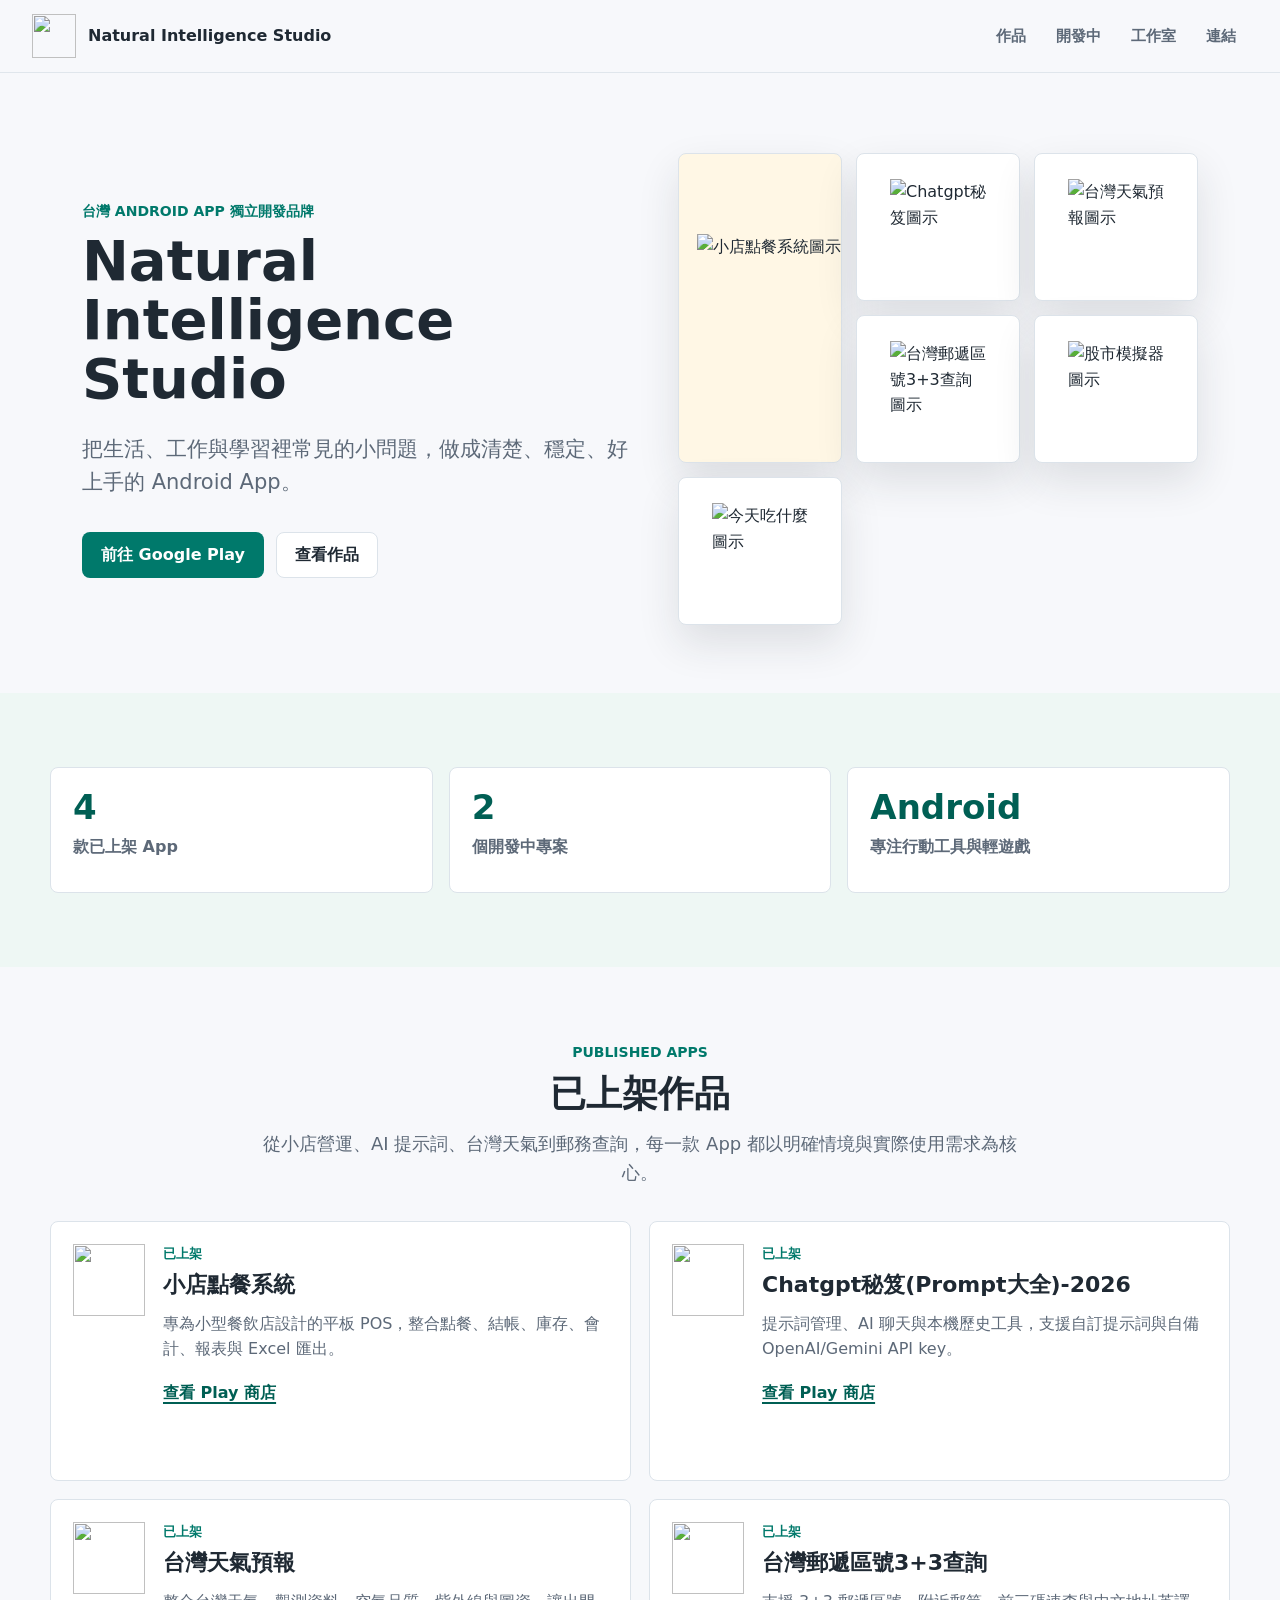
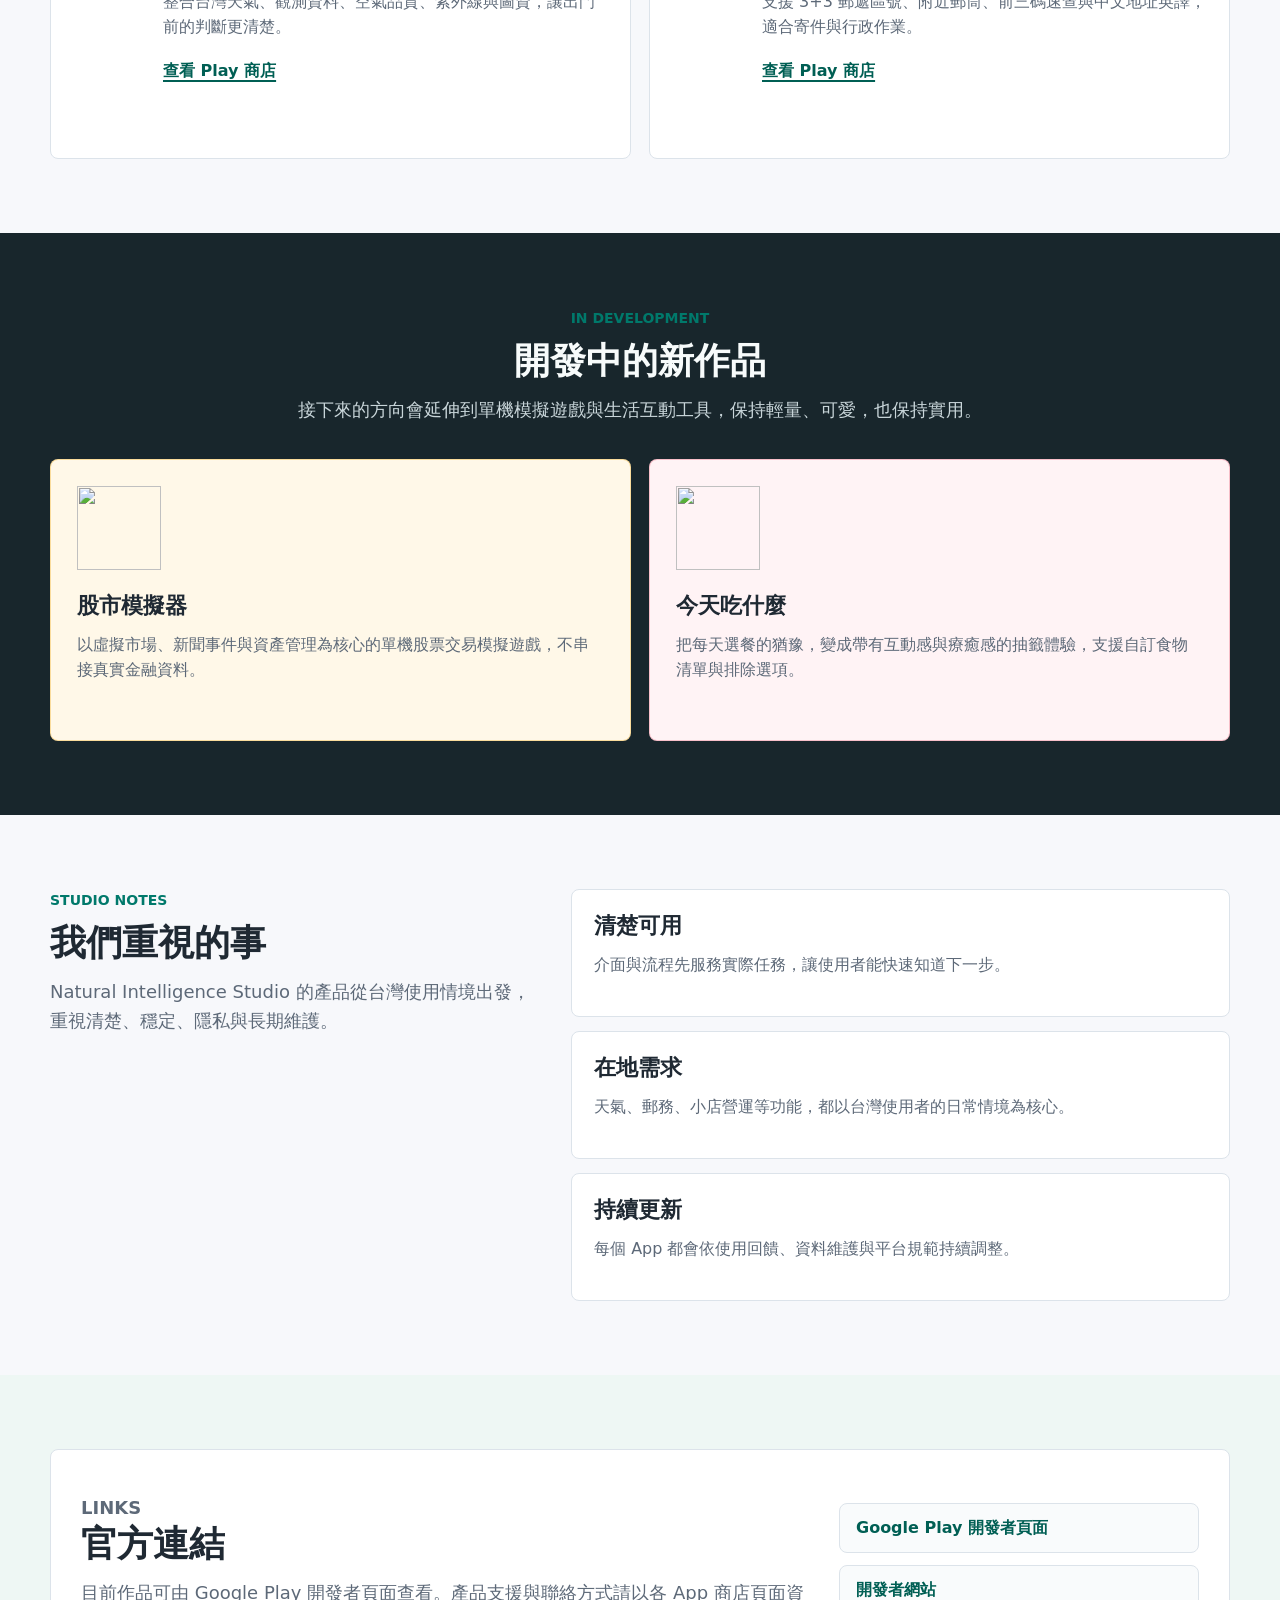
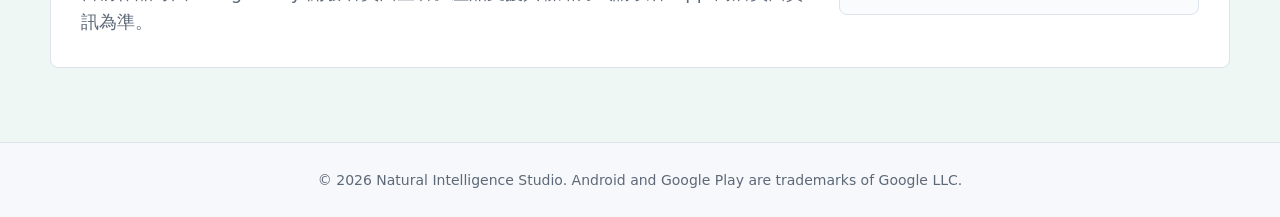
==== index.html @ 06c4de1e "Add files via upload Update Natural Intelligence Studio website" ====
<!doctype html>
<html lang="zh-Hant-TW">
<head>
  <meta charset="utf-8">
  <meta name="viewport" content="width=device-width, initial-scale=1">
  <title>Natural Intelligence Studio | Android App 開發品牌</title>
  <meta name="description" content="Natural Intelligence Studio 是台灣 Android App 獨立開發品牌，作品包含小店點餐系統、Chatgpt秘笈、台灣天氣預報、台灣郵遞區號3+3查詢，以及開發中的股市模擬器與今天吃什麼。">
  <meta name="theme-color" content="#00796b">
  <meta property="og:title" content="Natural Intelligence Studio">
  <meta property="og:description" content="把日常問題做成好用的 Android App。">
  <meta property="og:type" content="website">
  <meta property="og:url" content="https://g07377.github.io/">
  <meta property="og:image" content="developer-page-assets/brand-mark.svg">
  <link rel="icon" href="developer-page-assets/brand-mark.svg" type="image/svg+xml">
  <link rel="stylesheet" href="styles.css">
  <script type="application/ld+json">
  {
    "@context": "https://schema.org",
    "@type": "Organization",
    "name": "Natural Intelligence Studio",
    "url": "https://g07377.github.io/",
    "sameAs": [
      "https://play.google.com/store/apps/developer?id=Natural+Intelligence+Studio"
    ],
    "description": "台灣 Android App 獨立開發品牌，打造日常工具、效率應用與輕量遊戲。"
  }
  </script>
</head>
<body>
  <header class="site-header" data-header>
    <a class="brand" href="#top" aria-label="Natural Intelligence Studio 首頁">
      <img src="developer-page-assets/brand-mark.svg" alt="" width="44" height="44">
      <span>Natural Intelligence Studio</span>
    </a>
    <nav class="site-nav" aria-label="主要導覽">
      <a href="#apps">作品</a>
      <a href="#developing">開發中</a>
      <a href="#studio">工作室</a>
      <a href="#contact">連結</a>
    </nav>
  </header>

  <main id="top">
    <section class="hero" aria-labelledby="hero-title">
      <div class="hero-copy">
        <p class="eyebrow">台灣 Android App 獨立開發品牌</p>
        <h1 id="hero-title">Natural Intelligence Studio</h1>
        <p class="hero-lead">把生活、工作與學習裡常見的小問題，做成清楚、穩定、好上手的 Android App。</p>
        <div class="hero-actions" aria-label="主要連結">
          <a class="button button-primary" href="https://play.google.com/store/apps/developer?id=Natural+Intelligence+Studio" target="_blank" rel="noopener">前往 Google Play</a>
          <a class="button button-secondary" href="#apps">查看作品</a>
        </div>
      </div>
      <div class="hero-visual" aria-label="Natural Intelligence Studio 產品圖示牆">
        <div class="visual-tile tile-large"><img src="developer-page-assets/app-pos.svg" alt="小店點餐系統圖示"></div>
        <div class="visual-tile"><img src="developer-page-assets/app-gpt.svg" alt="Chatgpt秘笈圖示"></div>
        <div class="visual-tile"><img src="developer-page-assets/app-weather.svg" alt="台灣天氣預報圖示"></div>
        <div class="visual-tile"><img src="developer-page-assets/app-postal.svg" alt="台灣郵遞區號3+3查詢圖示"></div>
        <div class="visual-tile"><img src="developer-page-assets/app-stock.svg" alt="股市模擬器圖示"></div>
        <div class="visual-tile"><img src="developer-page-assets/app-food.svg" alt="今天吃什麼圖示"></div>
      </div>
    </section>

    <section class="section section-muted" aria-label="品牌重點">
      <div class="stat-grid">
        <div class="stat-item">
          <strong>4</strong>
          <span>款已上架 App</span>
        </div>
        <div class="stat-item">
          <strong>2</strong>
          <span>個開發中專案</span>
        </div>
        <div class="stat-item">
          <strong>Android</strong>
          <span>專注行動工具與輕遊戲</span>
        </div>
      </div>
    </section>

    <section class="section" id="apps" aria-labelledby="apps-title">
      <div class="section-heading">
        <p class="eyebrow">Published Apps</p>
        <h2 id="apps-title">已上架作品</h2>
        <p>從小店營運、AI 提示詞、台灣天氣到郵務查詢，每一款 App 都以明確情境與實際使用需求為核心。</p>
      </div>

      <div class="app-grid">
        <article class="app-card">
          <img src="developer-page-assets/app-pos.svg" alt="" width="72" height="72">
          <div>
            <p class="app-status">已上架</p>
            <h3>小店點餐系統</h3>
            <p>專為小型餐飲店設計的平板 POS，整合點餐、結帳、庫存、會計、報表與 Excel 匯出。</p>
            <a href="https://play.google.com/store/apps/details?id=gundon.gu.posystem" target="_blank" rel="noopener">查看 Play 商店</a>
          </div>
        </article>

        <article class="app-card">
          <img src="developer-page-assets/app-gpt.svg" alt="" width="72" height="72">
          <div>
            <p class="app-status">已上架</p>
            <h3>Chatgpt秘笈(Prompt大全)-2026</h3>
            <p>提示詞管理、AI 聊天與本機歷史工具，支援自訂提示詞與自備 OpenAI/Gemini API key。</p>
            <a href="https://play.google.com/store/apps/details?id=com.forlearn.gpt" target="_blank" rel="noopener">查看 Play 商店</a>
          </div>
        </article>

        <article class="app-card">
          <img src="developer-page-assets/app-weather.svg" alt="" width="72" height="72">
          <div>
            <p class="app-status">已上架</p>
            <h3>台灣天氣預報</h3>
            <p>整合台灣天氣、觀測資料、空氣品質、紫外線與圖資，讓出門前的判斷更清楚。</p>
            <a href="https://play.google.com/store/apps/details?id=com.cwb.monitor" target="_blank" rel="noopener">查看 Play 商店</a>
          </div>
        </article>

        <article class="app-card">
          <img src="developer-page-assets/app-postal.svg" alt="" width="72" height="72">
          <div>
            <p class="app-status">已上架</p>
            <h3>台灣郵遞區號3+3查詢</h3>
            <p>支援 3+3 郵遞區號、附近郵筒、前三碼速查與中文地址英譯，適合寄件與行政作業。</p>
            <a href="https://play.google.com/store/apps/details?id=taiwan.adresscode.monitor" target="_blank" rel="noopener">查看 Play 商店</a>
          </div>
        </article>
      </div>
    </section>

    <section class="section section-contrast" id="developing" aria-labelledby="developing-title">
      <div class="section-heading">
        <p class="eyebrow">In Development</p>
        <h2 id="developing-title">開發中的新作品</h2>
        <p>接下來的方向會延伸到單機模擬遊戲與生活互動工具，保持輕量、可愛，也保持實用。</p>
      </div>

      <div class="feature-grid">
        <article class="feature-card">
          <img src="developer-page-assets/app-stock.svg" alt="" width="84" height="84">
          <h3>股市模擬器</h3>
          <p>以虛擬市場、新聞事件與資產管理為核心的單機股票交易模擬遊戲，不串接真實金融資料。</p>
        </article>
        <article class="feature-card">
          <img src="developer-page-assets/app-food.svg" alt="" width="84" height="84">
          <h3>今天吃什麼</h3>
          <p>把每天選餐的猶豫，變成帶有互動感與療癒感的抽籤體驗，支援自訂食物清單與排除選項。</p>
        </article>
      </div>
    </section>

    <section class="section" id="studio" aria-labelledby="studio-title">
      <div class="studio-layout">
        <div class="section-heading align-left">
          <p class="eyebrow">Studio Notes</p>
          <h2 id="studio-title">我們重視的事</h2>
          <p>Natural Intelligence Studio 的產品從台灣使用情境出發，重視清楚、穩定、隱私與長期維護。</p>
        </div>
        <div class="principle-list">
          <div class="principle-item">
            <h3>清楚可用</h3>
            <p>介面與流程先服務實際任務，讓使用者能快速知道下一步。</p>
          </div>
          <div class="principle-item">
            <h3>在地需求</h3>
            <p>天氣、郵務、小店營運等功能，都以台灣使用者的日常情境為核心。</p>
          </div>
          <div class="principle-item">
            <h3>持續更新</h3>
            <p>每個 App 都會依使用回饋、資料維護與平台規範持續調整。</p>
          </div>
        </div>
      </div>
    </section>

    <section class="section section-muted" id="contact" aria-labelledby="contact-title">
      <div class="contact-panel">
        <div>
          <p class="eyebrow">Links</p>
          <h2 id="contact-title">官方連結</h2>
          <p>目前作品可由 Google Play 開發者頁面查看。產品支援與聯絡方式請以各 App 商店頁面資訊為準。</p>
        </div>
        <div class="link-list">
          <a href="https://play.google.com/store/apps/developer?id=Natural+Intelligence+Studio" target="_blank" rel="noopener">Google Play 開發者頁面</a>
          <a href="https://g07377.github.io/" target="_blank" rel="noopener">開發者網站</a>
        </div>
      </div>
    </section>
  </main>

  <footer class="site-footer">
    <p>© <span data-year>2026</span> Natural Intelligence Studio. Android and Google Play are trademarks of Google LLC.</p>
  </footer>

  <script src="script.js"></script>
</body>
</html>
---- styles.css ----
:root {
  color-scheme: light;
  --bg: #f7f8fb;
  --surface: #ffffff;
  --surface-soft: #eef7f4;
  --surface-warm: #fff7e5;
  --ink: #1f2933;
  --muted: #5d6978;
  --line: #dce3ea;
  --teal: #00796b;
  --teal-dark: #005f54;
  --blue: #2386d1;
  --yellow: #f4b942;
  --purple: #6e56cf;
  --coral: #e85d75;
  --shadow: 0 18px 42px rgba(31, 41, 51, 0.12);
}

* {
  box-sizing: border-box;
}

html {
  scroll-behavior: smooth;
}

body {
  margin: 0;
  background: var(--bg);
  color: var(--ink);
  font-family: system-ui, -apple-system, BlinkMacSystemFont, "Segoe UI", "Noto Sans TC", sans-serif;
  line-height: 1.6;
}

img {
  display: block;
  max-width: 100%;
}

a {
  color: inherit;
}

.site-header {
  position: sticky;
  top: 0;
  z-index: 10;
  display: flex;
  align-items: center;
  justify-content: space-between;
  gap: 24px;
  padding: 14px 32px;
  background: rgba(247, 248, 251, 0.94);
  border-bottom: 1px solid rgba(220, 227, 234, 0.86);
  backdrop-filter: blur(18px);
}

.brand {
  display: inline-flex;
  align-items: center;
  gap: 12px;
  text-decoration: none;
  font-weight: 800;
  color: var(--ink);
}

.brand img {
  flex: 0 0 auto;
}

.site-nav {
  display: flex;
  align-items: center;
  gap: 6px;
}

.site-nav a {
  display: inline-flex;
  align-items: center;
  min-height: 38px;
  padding: 0 12px;
  border-radius: 8px;
  color: var(--muted);
  font-size: 15px;
  font-weight: 700;
  text-decoration: none;
}

.site-nav a:hover,
.site-nav a.is-active {
  color: var(--teal-dark);
  background: var(--surface-soft);
}

.hero {
  display: grid;
  grid-template-columns: minmax(0, 1fr) minmax(360px, 520px);
  gap: 48px;
  align-items: center;
  max-width: 1180px;
  min-height: 620px;
  margin: 0 auto;
  padding: 64px 32px 52px;
}

.eyebrow {
  margin: 0 0 10px;
  color: var(--teal);
  font-size: 14px;
  font-weight: 850;
  letter-spacing: 0;
  text-transform: uppercase;
}

h1,
h2,
h3,
p {
  overflow-wrap: anywhere;
}

h1 {
  max-width: 760px;
  margin: 0;
  font-size: 56px;
  line-height: 1.05;
  letter-spacing: 0;
}

.hero-lead {
  max-width: 640px;
  margin: 24px 0 0;
  color: var(--muted);
  font-size: 21px;
}

.hero-actions {
  display: flex;
  flex-wrap: wrap;
  gap: 12px;
  margin-top: 32px;
}

.button {
  display: inline-flex;
  align-items: center;
  justify-content: center;
  min-height: 46px;
  padding: 0 18px;
  border: 1px solid transparent;
  border-radius: 8px;
  font-weight: 800;
  text-decoration: none;
}

.button-primary {
  background: var(--teal);
  color: #ffffff;
}

.button-primary:hover {
  background: var(--teal-dark);
}

.button-secondary {
  background: var(--surface);
  border-color: var(--line);
  color: var(--ink);
}

.button-secondary:hover {
  border-color: var(--teal);
  color: var(--teal-dark);
}

.hero-visual {
  display: grid;
  grid-template-columns: repeat(3, minmax(0, 1fr));
  gap: 14px;
  align-items: stretch;
}

.visual-tile {
  display: grid;
  place-items: center;
  min-height: 148px;
  padding: 18px;
  background: var(--surface);
  border: 1px solid var(--line);
  border-radius: 8px;
  box-shadow: var(--shadow);
}

.visual-tile img {
  width: 96px;
  height: 96px;
}

.tile-large {
  grid-row: span 2;
  min-height: 310px;
  background: var(--surface-warm);
}

.tile-large img {
  width: 148px;
  height: 148px;
}

.section {
  padding: 74px 32px;
}

.section-muted {
  background: var(--surface-soft);
}

.section-contrast {
  background: #18262c;
  color: #f7fbfb;
}

.section-heading {
  max-width: 760px;
  margin: 0 auto 34px;
  text-align: center;
}

.section-heading.align-left {
  margin: 0;
  text-align: left;
}

.section-heading h2,
.contact-panel h2 {
  margin: 0;
  font-size: 36px;
  line-height: 1.18;
  letter-spacing: 0;
}

.section-heading p:not(.eyebrow),
.contact-panel p {
  margin: 14px 0 0;
  color: var(--muted);
  font-size: 18px;
}

.section-contrast .section-heading p:not(.eyebrow) {
  color: #c8d5d9;
}

.stat-grid,
.app-grid,
.feature-grid,
.studio-layout,
.contact-panel {
  max-width: 1180px;
  margin: 0 auto;
}

.stat-grid {
  display: grid;
  grid-template-columns: repeat(3, minmax(0, 1fr));
  gap: 16px;
}

.stat-item {
  min-height: 126px;
  padding: 22px;
  background: var(--surface);
  border: 1px solid var(--line);
  border-radius: 8px;
}

.stat-item strong {
  display: block;
  color: var(--teal-dark);
  font-size: 34px;
  line-height: 1;
}

.stat-item span {
  display: block;
  margin-top: 10px;
  color: var(--muted);
  font-weight: 700;
}

.app-grid {
  display: grid;
  grid-template-columns: repeat(2, minmax(0, 1fr));
  gap: 18px;
}

.app-card,
.feature-card,
.principle-item {
  background: var(--surface);
  border: 1px solid var(--line);
  border-radius: 8px;
}

.app-card {
  display: grid;
  grid-template-columns: 72px minmax(0, 1fr);
  gap: 18px;
  min-height: 260px;
  padding: 22px;
}

.app-status {
  margin: 0 0 6px;
  color: var(--teal);
  font-size: 13px;
  font-weight: 900;
}

.app-card h3,
.feature-card h3,
.principle-item h3 {
  margin: 0;
  font-size: 22px;
  line-height: 1.25;
}

.app-card p:not(.app-status),
.feature-card p,
.principle-item p {
  margin: 12px 0 0;
  color: var(--muted);
}

.app-card a {
  display: inline-flex;
  margin-top: 18px;
  color: var(--teal-dark);
  font-weight: 850;
  text-decoration-thickness: 2px;
  text-underline-offset: 4px;
}

.feature-grid {
  display: grid;
  grid-template-columns: repeat(2, minmax(0, 1fr));
  gap: 18px;
}

.feature-card {
  min-height: 282px;
  padding: 26px;
  color: var(--ink);
}

.feature-card:nth-child(1) {
  border-color: rgba(244, 185, 66, 0.46);
  background: #fff8e8;
}

.feature-card:nth-child(2) {
  border-color: rgba(232, 93, 117, 0.35);
  background: #fff3f5;
}

.feature-card img {
  margin-bottom: 22px;
}

.studio-layout {
  display: grid;
  grid-template-columns: 0.85fr 1.15fr;
  gap: 34px;
  align-items: start;
}

.principle-list {
  display: grid;
  gap: 14px;
}

.principle-item {
  min-height: 128px;
  padding: 22px;
}

.contact-panel {
  display: grid;
  grid-template-columns: 1fr 360px;
  gap: 28px;
  align-items: center;
  padding: 30px;
  background: var(--surface);
  border: 1px solid var(--line);
  border-radius: 8px;
}

.link-list {
  display: grid;
  gap: 12px;
}

.link-list a {
  display: flex;
  align-items: center;
  min-height: 50px;
  padding: 0 16px;
  background: #f9fbfc;
  border: 1px solid var(--line);
  border-radius: 8px;
  color: var(--teal-dark);
  font-weight: 850;
  text-decoration: none;
}

.link-list a:hover {
  border-color: var(--teal);
}

.site-footer {
  padding: 26px 32px;
  color: var(--muted);
  text-align: center;
  border-top: 1px solid var(--line);
}

.site-footer p {
  margin: 0;
  font-size: 14px;
}

@media (max-width: 920px) {
  .site-header {
    align-items: flex-start;
    flex-direction: column;
    padding: 14px 20px;
  }

  .site-nav {
    width: 100%;
    overflow-x: auto;
    padding-bottom: 2px;
  }

  .site-nav a {
    flex: 0 0 auto;
  }

  .hero {
    grid-template-columns: 1fr;
    min-height: 0;
    padding: 46px 20px 40px;
  }

  h1 {
    font-size: 40px;
  }

  .hero-lead {
    font-size: 18px;
  }

  .hero-visual {
    grid-template-columns: repeat(3, minmax(0, 1fr));
  }

  .visual-tile {
    min-height: 118px;
    padding: 12px;
  }

  .visual-tile img {
    width: 74px;
    height: 74px;
  }

  .tile-large {
    grid-row: auto;
    min-height: 118px;
  }

  .tile-large img {
    width: 74px;
    height: 74px;
  }

  .section {
    padding: 54px 20px;
  }

  .stat-grid,
  .app-grid,
  .feature-grid,
  .studio-layout,
  .contact-panel {
    grid-template-columns: 1fr;
  }

  .app-card {
    min-height: 0;
  }

  .contact-panel {
    padding: 22px;
  }
}

@media (max-width: 560px) {
  .brand span {
    font-size: 15px;
  }

  h1 {
    font-size: 36px;
  }

  .section-heading h2,
  .contact-panel h2 {
    font-size: 30px;
  }

  .hero-visual {
    grid-template-columns: repeat(2, minmax(0, 1fr));
  }

  .app-card {
    grid-template-columns: 1fr;
  }

  .app-card img {
    width: 64px;
    height: 64px;
  }
}

@media (prefers-reduced-motion: reduce) {
  html {
    scroll-behavior: auto;
  }

  *,
  *::before,
  *::after {
    animation-duration: 0.01ms !important;
    animation-iteration-count: 1 !important;
    transition-duration: 0.01ms !important;
  }
}
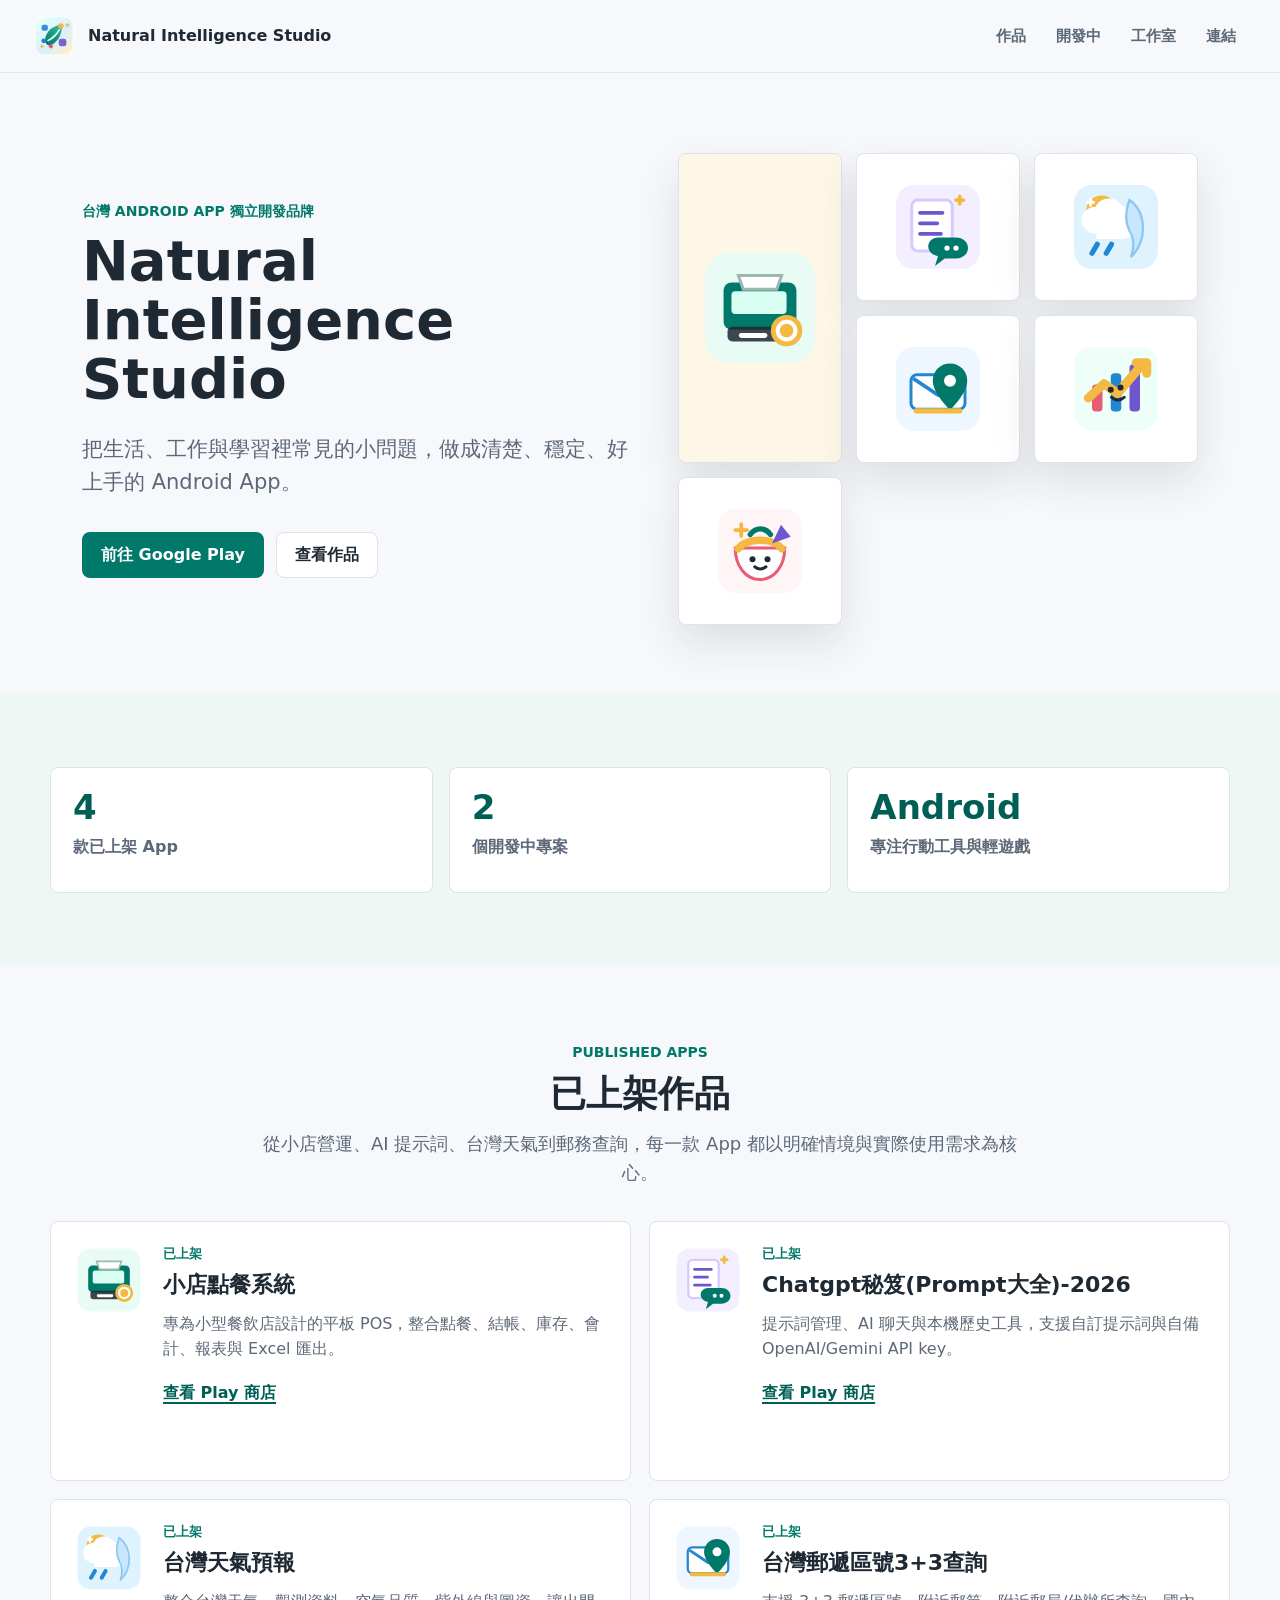
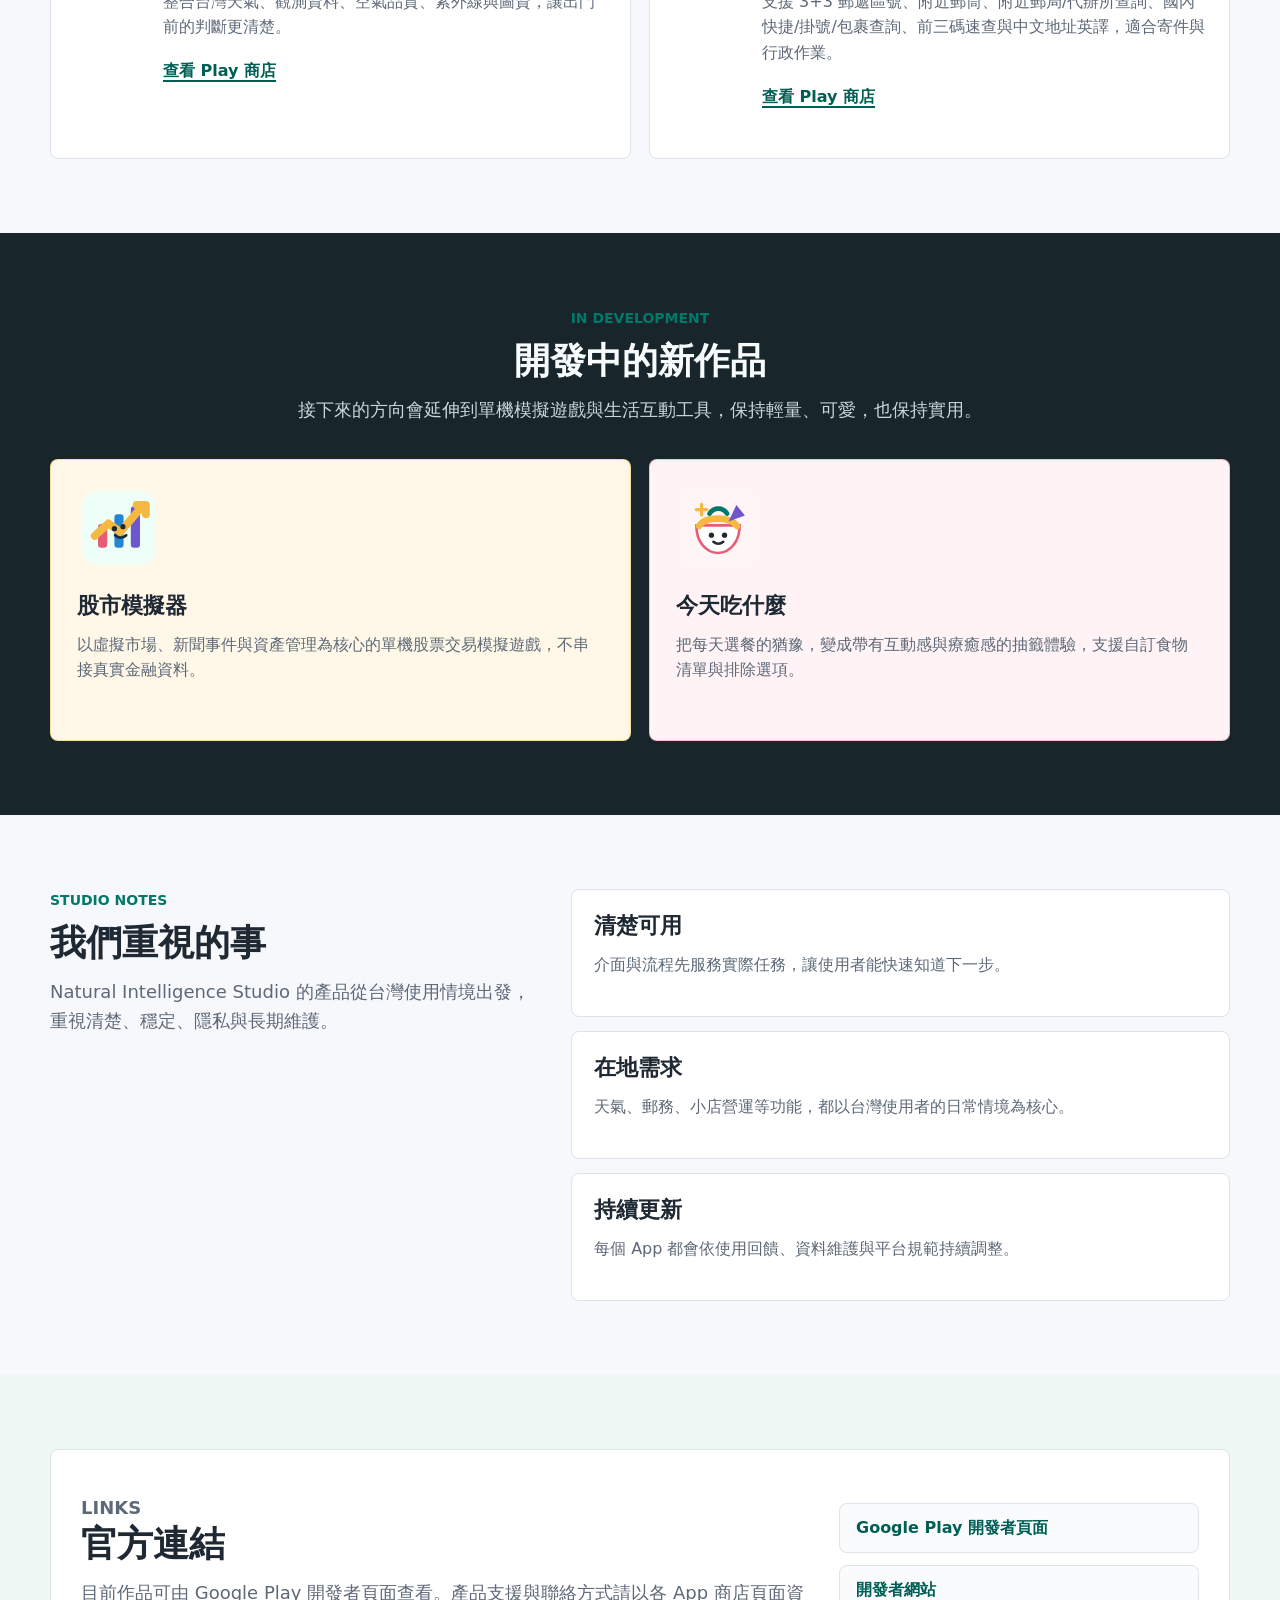
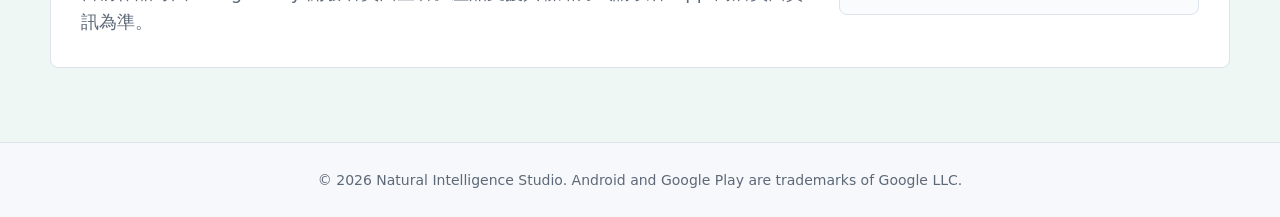
==== commit 438d0df8: "Update index.html" ====
--- a/index.html
+++ b/index.html
@@ -121,7 +121,7 @@
           <div>
             <p class="app-status">已上架</p>
             <h3>台灣郵遞區號3+3查詢</h3>
-            <p>支援 3+3 郵遞區號、附近郵筒、前三碼速查與中文地址英譯，適合寄件與行政作業。</p>
+            <p>支援 3+3 郵遞區號、附近郵筒、附近郵局/代辦所查詢、國內快捷/掛號/包裹查詢、前三碼速查與中文地址英譯，適合寄件與行政作業。</p>
             <a href="https://play.google.com/store/apps/details?id=taiwan.adresscode.monitor" target="_blank" rel="noopener">查看 Play 商店</a>
           </div>
         </article>
@@ -194,4 +194,4 @@
 
   <script src="script.js"></script>
 </body>
-</html>+</html>
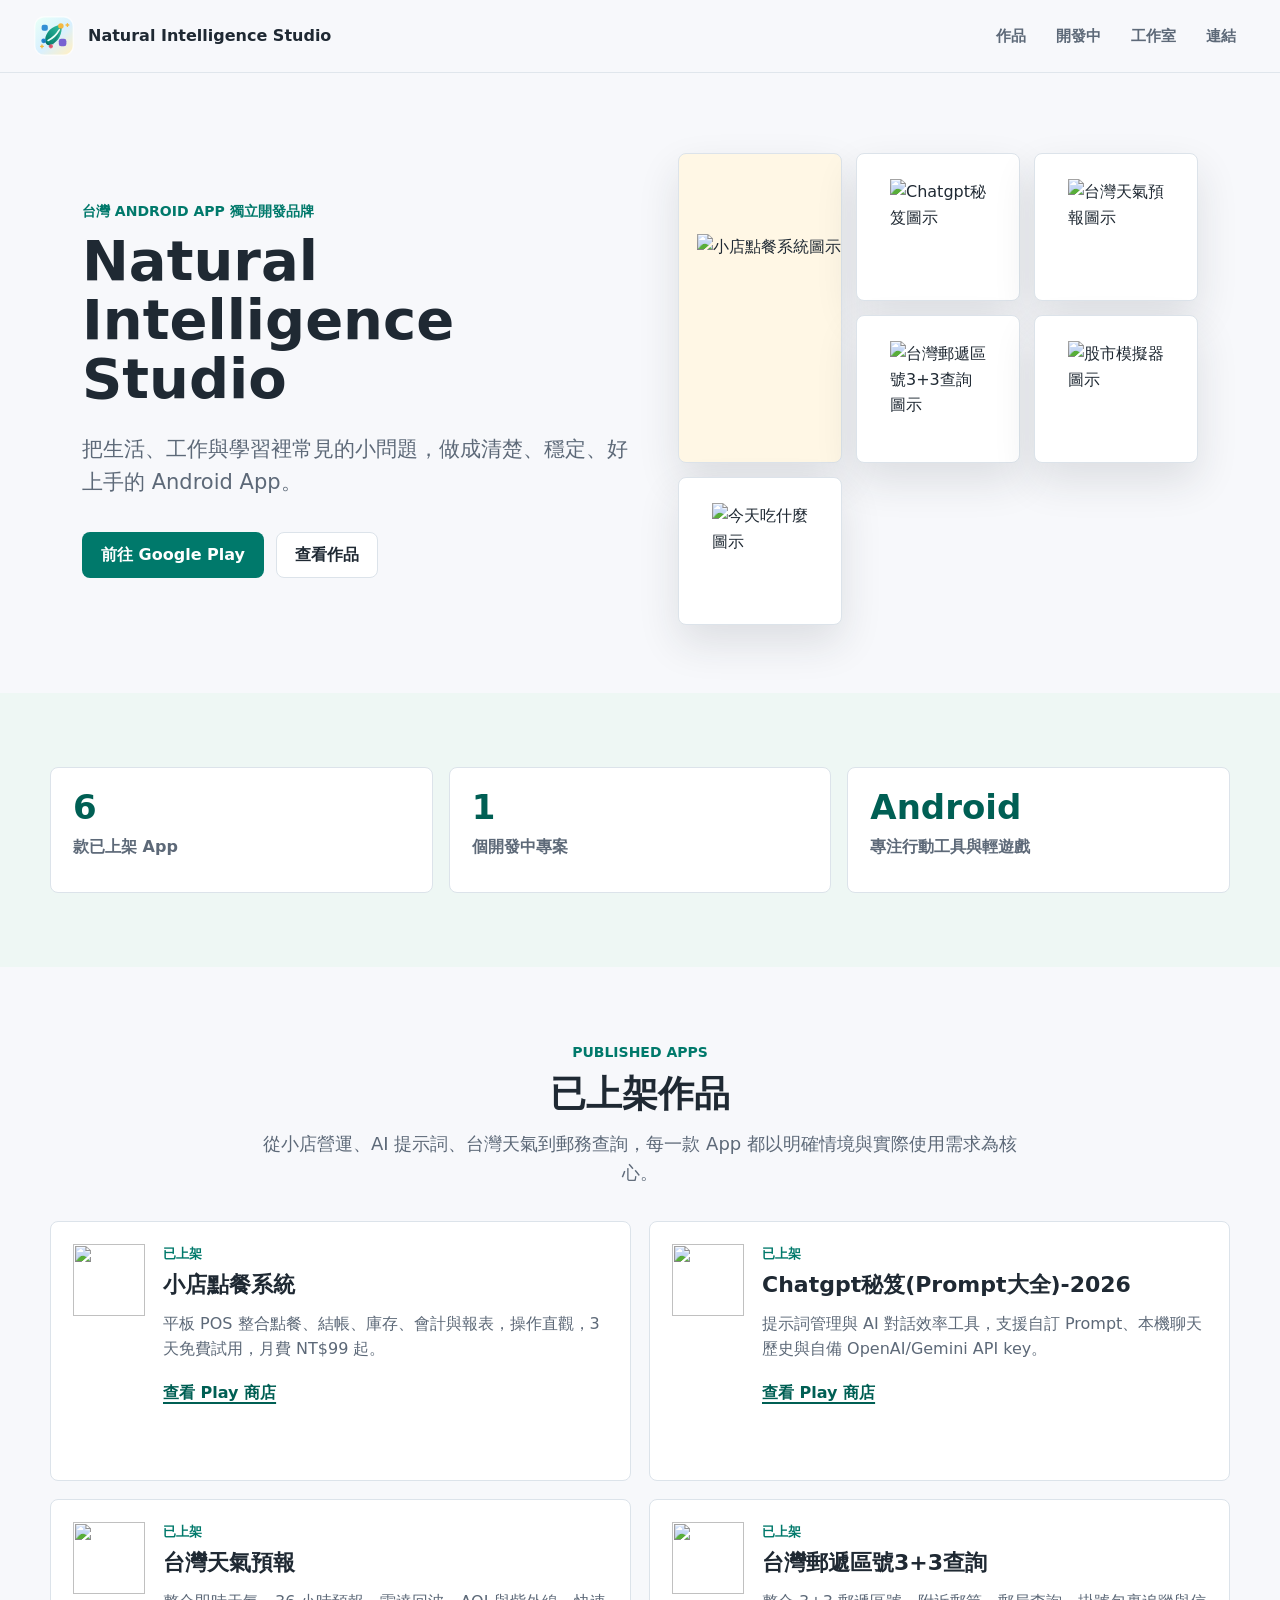
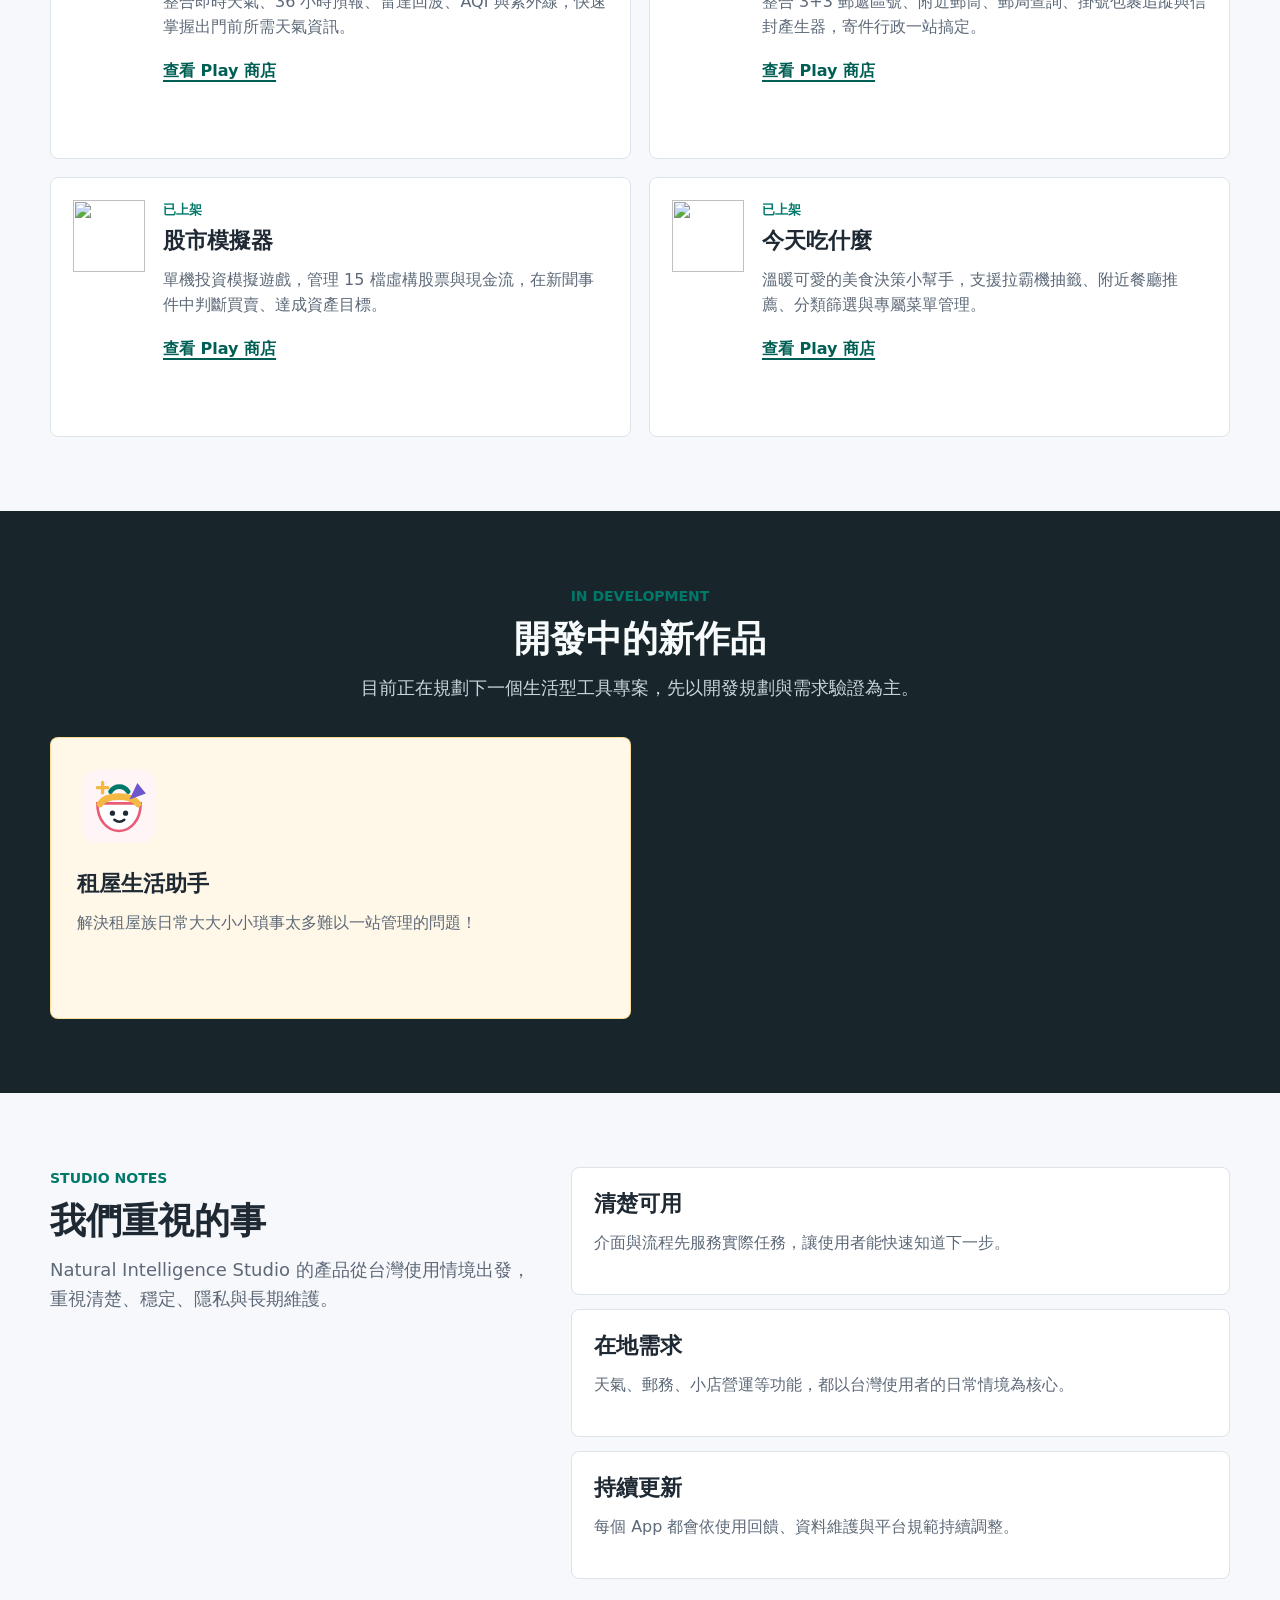
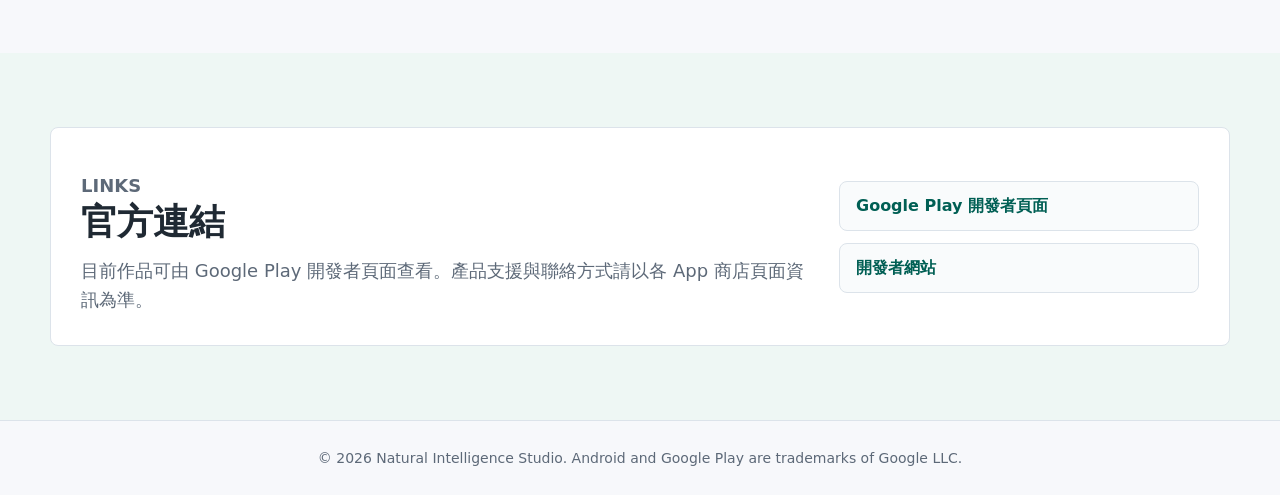
==== commit a7ea15e1: "Revise index.html with updated app details and visuals Updated content and structure of the index.ht" ====
--- a/index.html
+++ b/index.html
@@ -52,23 +52,23 @@
         </div>
       </div>
       <div class="hero-visual" aria-label="Natural Intelligence Studio 產品圖示牆">
-        <div class="visual-tile tile-large"><img src="developer-page-assets/app-pos.svg" alt="小店點餐系統圖示"></div>
-        <div class="visual-tile"><img src="developer-page-assets/app-gpt.svg" alt="Chatgpt秘笈圖示"></div>
-        <div class="visual-tile"><img src="developer-page-assets/app-weather.svg" alt="台灣天氣預報圖示"></div>
-        <div class="visual-tile"><img src="developer-page-assets/app-postal.svg" alt="台灣郵遞區號3+3查詢圖示"></div>
-        <div class="visual-tile"><img src="developer-page-assets/app-stock.svg" alt="股市模擬器圖示"></div>
-        <div class="visual-tile"><img src="developer-page-assets/app-food.svg" alt="今天吃什麼圖示"></div>
+        <div class="visual-tile tile-large"><img src="developer-page-assets/icon-pos.png" alt="小店點餐系統圖示"></div>
+        <div class="visual-tile"><img src="developer-page-assets/icon-gpt.png" alt="Chatgpt秘笈圖示"></div>
+        <div class="visual-tile"><img src="developer-page-assets/icon-weather.png" alt="台灣天氣預報圖示"></div>
+        <div class="visual-tile"><img src="developer-page-assets/icon-postal.png" alt="台灣郵遞區號3+3查詢圖示"></div>
+        <div class="visual-tile"><img src="developer-page-assets/icon-stock.png" alt="股市模擬器圖示"></div>
+        <div class="visual-tile"><img src="developer-page-assets/icon-food.png" alt="今天吃什麼圖示"></div>
       </div>
     </section>
 
     <section class="section section-muted" aria-label="品牌重點">
       <div class="stat-grid">
         <div class="stat-item">
-          <strong>4</strong>
+          <strong>6</strong>
           <span>款已上架 App</span>
         </div>
         <div class="stat-item">
-          <strong>2</strong>
+          <strong>1</strong>
           <span>個開發中專案</span>
         </div>
         <div class="stat-item">
@@ -87,42 +87,62 @@
 
       <div class="app-grid">
         <article class="app-card">
-          <img src="developer-page-assets/app-pos.svg" alt="" width="72" height="72">
+          <img src="developer-page-assets/icon-pos.png" alt="" width="72" height="72">
           <div>
             <p class="app-status">已上架</p>
             <h3>小店點餐系統</h3>
-            <p>專為小型餐飲店設計的平板 POS，整合點餐、結帳、庫存、會計、報表與 Excel 匯出。</p>
+            <p>平板 POS 整合點餐、結帳、庫存、會計與報表，操作直觀，3 天免費試用，月費 NT$99 起。</p>
             <a href="https://play.google.com/store/apps/details?id=gundon.gu.posystem" target="_blank" rel="noopener">查看 Play 商店</a>
           </div>
         </article>
 
         <article class="app-card">
-          <img src="developer-page-assets/app-gpt.svg" alt="" width="72" height="72">
+          <img src="developer-page-assets/icon-gpt.png" alt="" width="72" height="72">
           <div>
             <p class="app-status">已上架</p>
             <h3>Chatgpt秘笈(Prompt大全)-2026</h3>
-            <p>提示詞管理、AI 聊天與本機歷史工具，支援自訂提示詞與自備 OpenAI/Gemini API key。</p>
+            <p>提示詞管理與 AI 對話效率工具，支援自訂 Prompt、本機聊天歷史與自備 OpenAI/Gemini API key。</p>
             <a href="https://play.google.com/store/apps/details?id=com.forlearn.gpt" target="_blank" rel="noopener">查看 Play 商店</a>
           </div>
         </article>
 
         <article class="app-card">
-          <img src="developer-page-assets/app-weather.svg" alt="" width="72" height="72">
+          <img src="developer-page-assets/icon-weather.png" alt="" width="72" height="72">
           <div>
             <p class="app-status">已上架</p>
             <h3>台灣天氣預報</h3>
-            <p>整合台灣天氣、觀測資料、空氣品質、紫外線與圖資，讓出門前的判斷更清楚。</p>
+            <p>整合即時天氣、36 小時預報、雷達回波、AQI 與紫外線，快速掌握出門前所需天氣資訊。</p>
             <a href="https://play.google.com/store/apps/details?id=com.cwb.monitor" target="_blank" rel="noopener">查看 Play 商店</a>
           </div>
         </article>
 
         <article class="app-card">
-          <img src="developer-page-assets/app-postal.svg" alt="" width="72" height="72">
+          <img src="developer-page-assets/icon-postal.png" alt="" width="72" height="72">
           <div>
             <p class="app-status">已上架</p>
             <h3>台灣郵遞區號3+3查詢</h3>
-            <p>支援 3+3 郵遞區號、附近郵筒、附近郵局/代辦所查詢、國內快捷/掛號/包裹查詢、前三碼速查與中文地址英譯，適合寄件與行政作業。</p>
+            <p>整合 3+3 郵遞區號、附近郵筒、郵局查詢、掛號包裹追蹤與信封產生器，寄件行政一站搞定。</p>
             <a href="https://play.google.com/store/apps/details?id=taiwan.adresscode.monitor" target="_blank" rel="noopener">查看 Play 商店</a>
+          </div>
+        </article>
+
+        <article class="app-card">
+          <img src="developer-page-assets/icon-stock.png" alt="" width="72" height="72">
+          <div>
+            <p class="app-status">已上架</p>
+            <h3>股市模擬器</h3>
+            <p>單機投資模擬遊戲，管理 15 檔虛構股票與現金流，在新聞事件中判斷買賣、達成資產目標。</p>
+            <a href="https://play.google.com/store/apps/details?id=stock.investor.simulator" target="_blank" rel="noopener">查看 Play 商店</a>
+          </div>
+        </article>
+
+        <article class="app-card">
+          <img src="developer-page-assets/icon-food.png" alt="" width="72" height="72">
+          <div>
+            <p class="app-status">已上架</p>
+            <h3>今天吃什麼</h3>
+            <p>溫暖可愛的美食決策小幫手，支援拉霸機抽籤、附近餐廳推薦、分類篩選與專屬菜單管理。</p>
+            <a href="https://play.google.com/store/apps/details?id=com.meowmeow.yumyum" target="_blank" rel="noopener">查看 Play 商店</a>
           </div>
         </article>
       </div>
@@ -132,19 +152,14 @@
       <div class="section-heading">
         <p class="eyebrow">In Development</p>
         <h2 id="developing-title">開發中的新作品</h2>
-        <p>接下來的方向會延伸到單機模擬遊戲與生活互動工具，保持輕量、可愛，也保持實用。</p>
+        <p>目前正在規劃下一個生活型工具專案，先以開發規劃與需求驗證為主。</p>
       </div>
 
       <div class="feature-grid">
         <article class="feature-card">
-          <img src="developer-page-assets/app-stock.svg" alt="" width="84" height="84">
-          <h3>股市模擬器</h3>
-          <p>以虛擬市場、新聞事件與資產管理為核心的單機股票交易模擬遊戲，不串接真實金融資料。</p>
-        </article>
-        <article class="feature-card">
           <img src="developer-page-assets/app-food.svg" alt="" width="84" height="84">
-          <h3>今天吃什麼</h3>
-          <p>把每天選餐的猶豫，變成帶有互動感與療癒感的抽籤體驗，支援自訂食物清單與排除選項。</p>
+          <h3>租屋生活助手</h3>
+          <p>解決租屋族日常大大小小瑣事太多難以一站管理的問題！</p>
         </article>
       </div>
     </section>
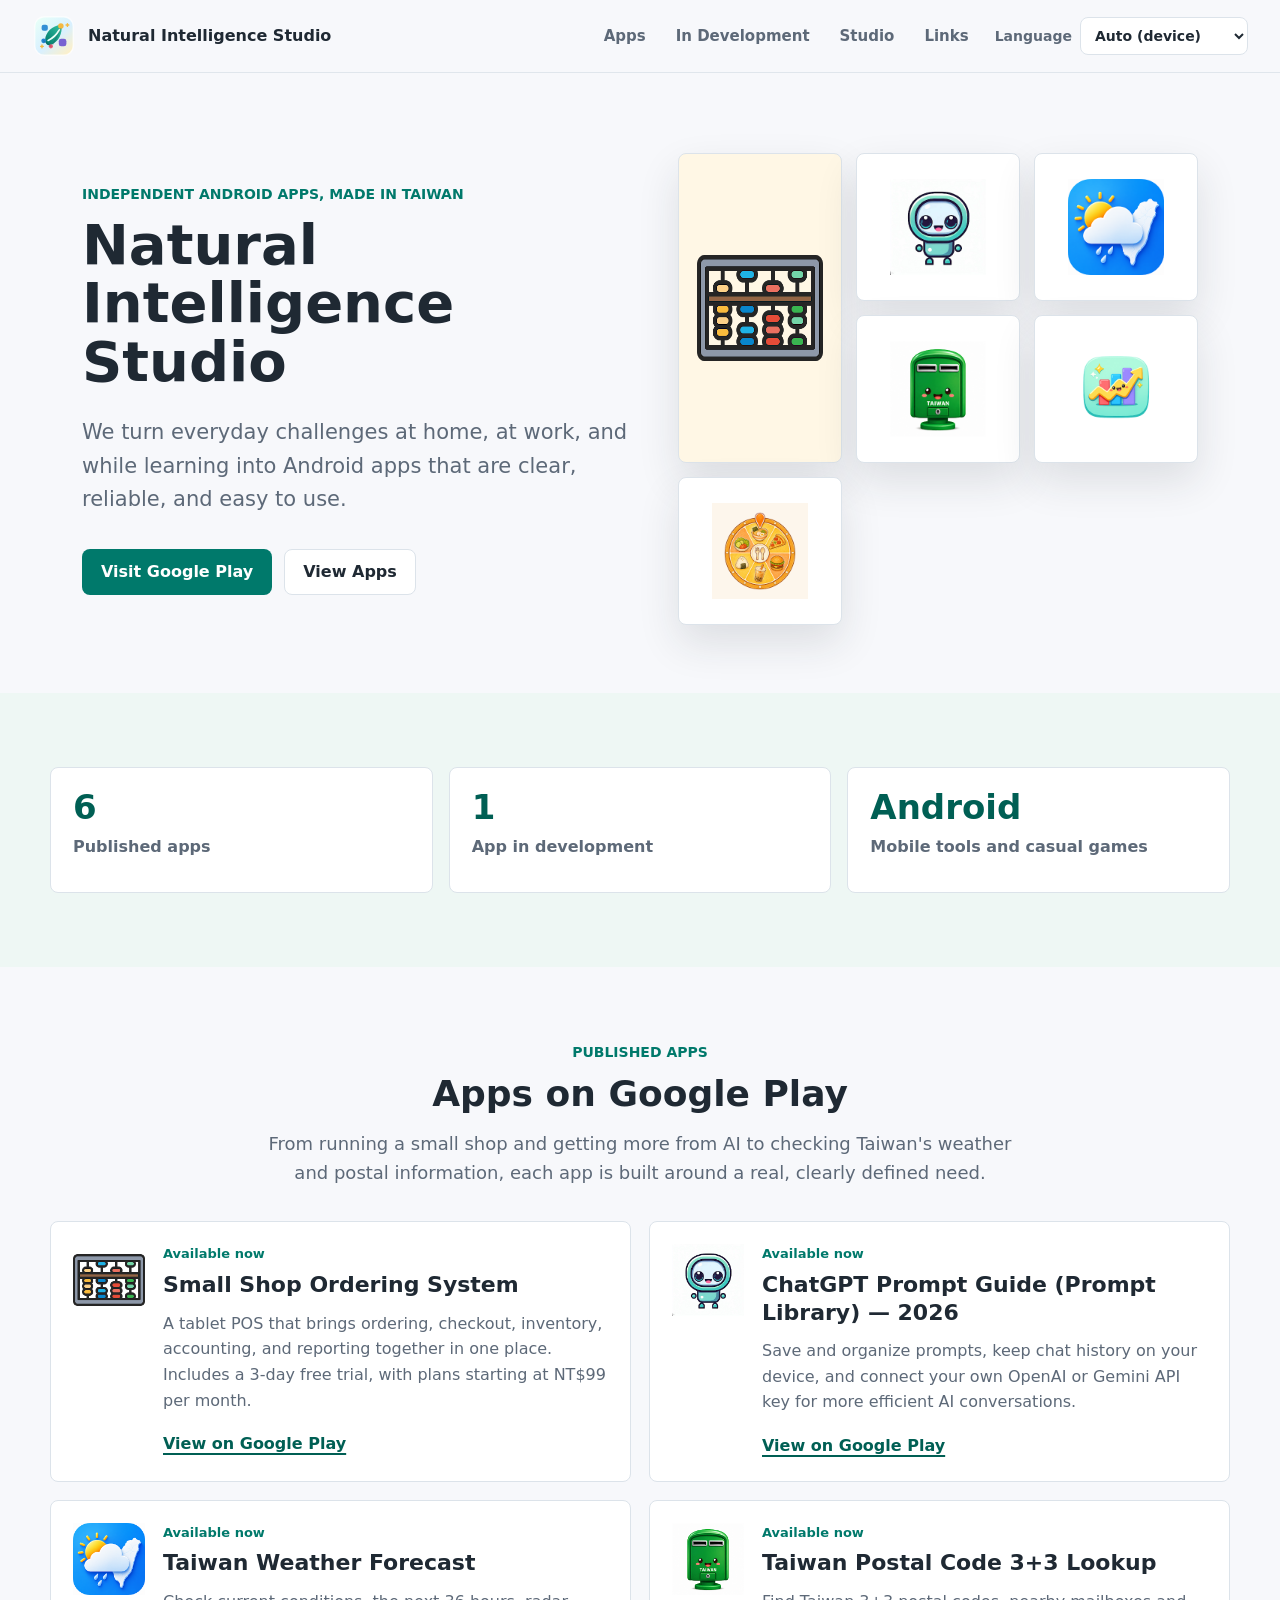
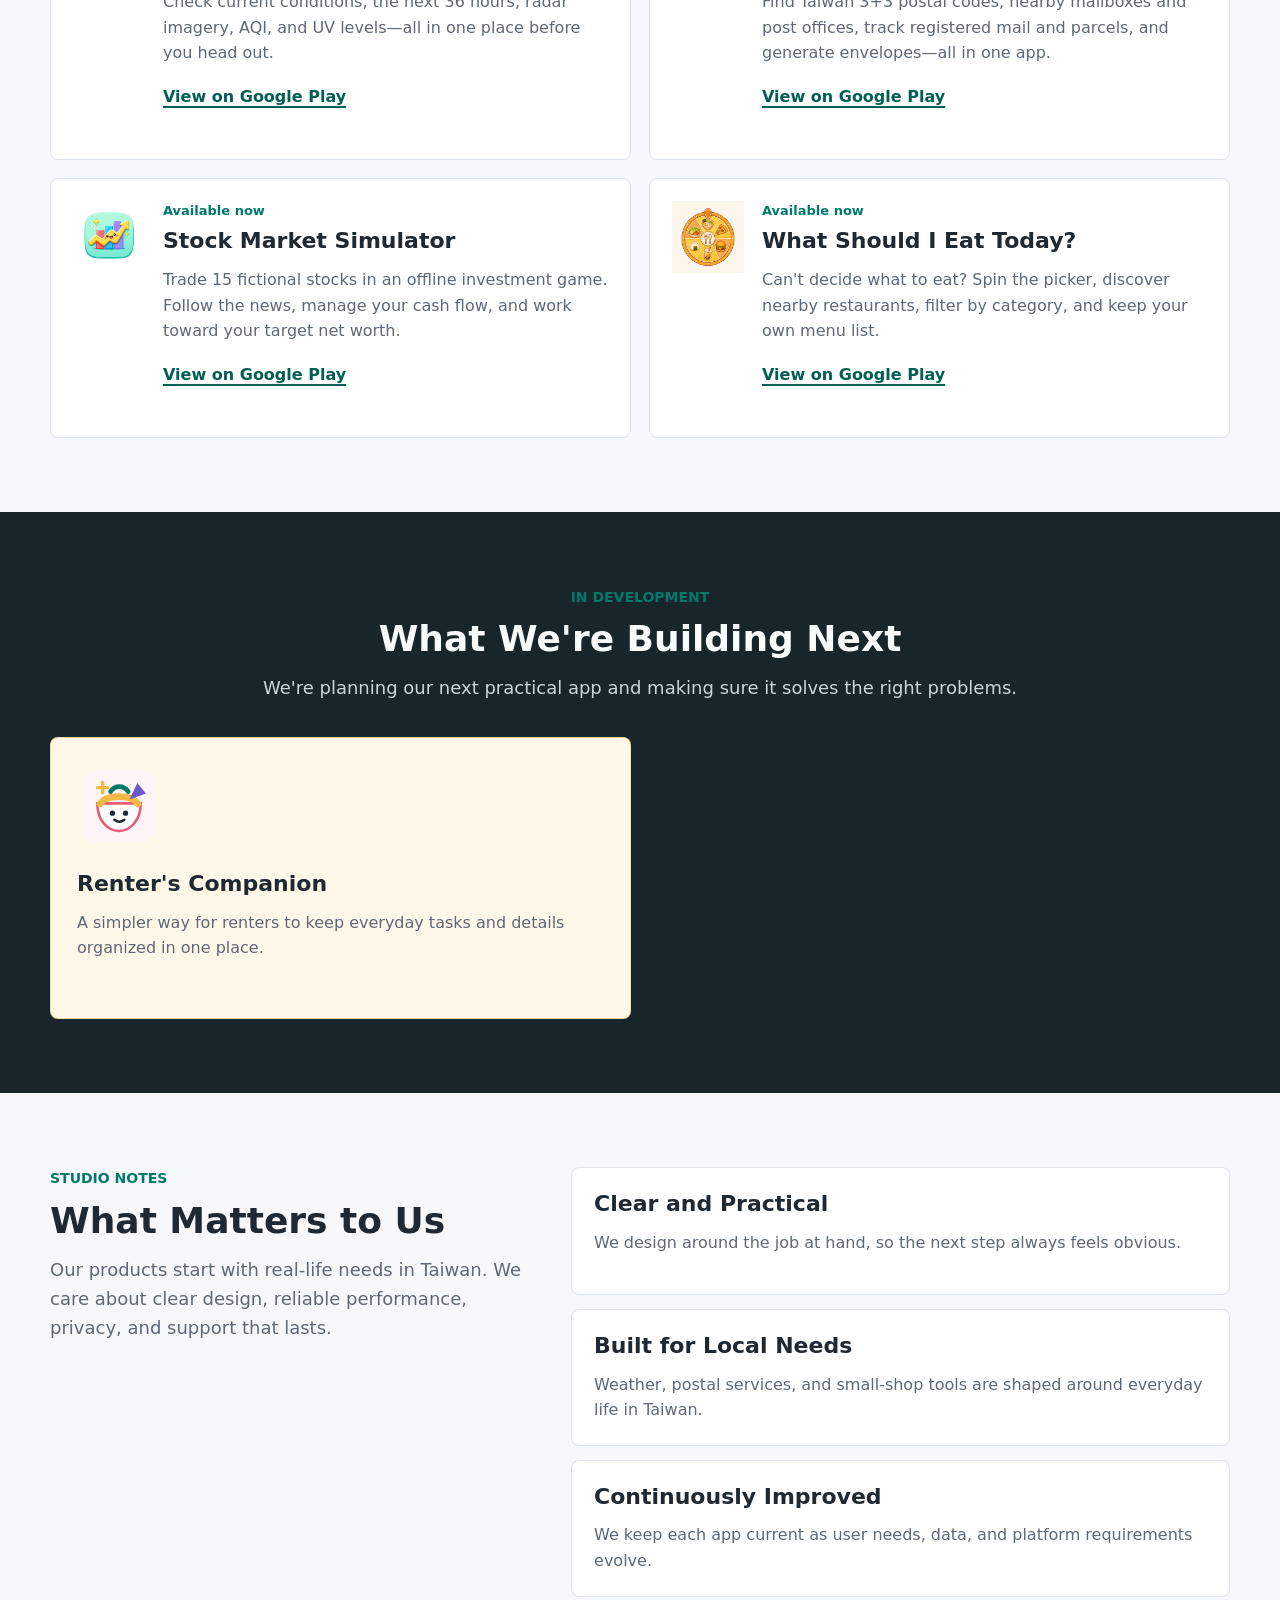
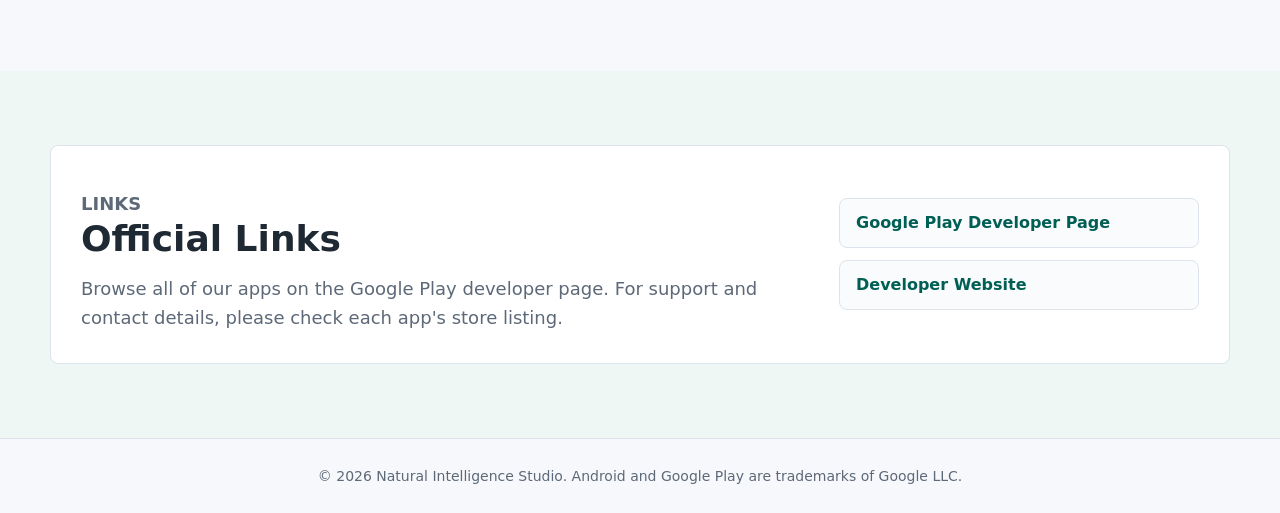
==== commit d88d8b82: "Add files via upload" ====
--- a/index.html
+++ b/index.html
@@ -1,212 +1,226 @@
-<!doctype html>
-<html lang="zh-Hant-TW">
-<head>
-  <meta charset="utf-8">
-  <meta name="viewport" content="width=device-width, initial-scale=1">
-  <title>Natural Intelligence Studio | Android App 開發品牌</title>
-  <meta name="description" content="Natural Intelligence Studio 是台灣 Android App 獨立開發品牌，作品包含小店點餐系統、Chatgpt秘笈、台灣天氣預報、台灣郵遞區號3+3查詢，以及開發中的股市模擬器與今天吃什麼。">
-  <meta name="theme-color" content="#00796b">
-  <meta property="og:title" content="Natural Intelligence Studio">
-  <meta property="og:description" content="把日常問題做成好用的 Android App。">
-  <meta property="og:type" content="website">
-  <meta property="og:url" content="https://g07377.github.io/">
-  <meta property="og:image" content="developer-page-assets/brand-mark.svg">
-  <link rel="icon" href="developer-page-assets/brand-mark.svg" type="image/svg+xml">
-  <link rel="stylesheet" href="styles.css">
-  <script type="application/ld+json">
-  {
-    "@context": "https://schema.org",
-    "@type": "Organization",
-    "name": "Natural Intelligence Studio",
-    "url": "https://g07377.github.io/",
-    "sameAs": [
-      "https://play.google.com/store/apps/developer?id=Natural+Intelligence+Studio"
-    ],
-    "description": "台灣 Android App 獨立開發品牌，打造日常工具、效率應用與輕量遊戲。"
-  }
-  </script>
-</head>
-<body>
-  <header class="site-header" data-header>
-    <a class="brand" href="#top" aria-label="Natural Intelligence Studio 首頁">
-      <img src="developer-page-assets/brand-mark.svg" alt="" width="44" height="44">
-      <span>Natural Intelligence Studio</span>
-    </a>
-    <nav class="site-nav" aria-label="主要導覽">
-      <a href="#apps">作品</a>
-      <a href="#developing">開發中</a>
-      <a href="#studio">工作室</a>
-      <a href="#contact">連結</a>
-    </nav>
-  </header>
-
-  <main id="top">
-    <section class="hero" aria-labelledby="hero-title">
-      <div class="hero-copy">
-        <p class="eyebrow">台灣 Android App 獨立開發品牌</p>
-        <h1 id="hero-title">Natural Intelligence Studio</h1>
-        <p class="hero-lead">把生活、工作與學習裡常見的小問題，做成清楚、穩定、好上手的 Android App。</p>
-        <div class="hero-actions" aria-label="主要連結">
-          <a class="button button-primary" href="https://play.google.com/store/apps/developer?id=Natural+Intelligence+Studio" target="_blank" rel="noopener">前往 Google Play</a>
-          <a class="button button-secondary" href="#apps">查看作品</a>
-        </div>
-      </div>
-      <div class="hero-visual" aria-label="Natural Intelligence Studio 產品圖示牆">
-        <div class="visual-tile tile-large"><img src="developer-page-assets/icon-pos.png" alt="小店點餐系統圖示"></div>
-        <div class="visual-tile"><img src="developer-page-assets/icon-gpt.png" alt="Chatgpt秘笈圖示"></div>
-        <div class="visual-tile"><img src="developer-page-assets/icon-weather.png" alt="台灣天氣預報圖示"></div>
-        <div class="visual-tile"><img src="developer-page-assets/icon-postal.png" alt="台灣郵遞區號3+3查詢圖示"></div>
-        <div class="visual-tile"><img src="developer-page-assets/icon-stock.png" alt="股市模擬器圖示"></div>
-        <div class="visual-tile"><img src="developer-page-assets/icon-food.png" alt="今天吃什麼圖示"></div>
-      </div>
-    </section>
-
-    <section class="section section-muted" aria-label="品牌重點">
-      <div class="stat-grid">
-        <div class="stat-item">
-          <strong>6</strong>
-          <span>款已上架 App</span>
-        </div>
-        <div class="stat-item">
-          <strong>1</strong>
-          <span>個開發中專案</span>
-        </div>
-        <div class="stat-item">
-          <strong>Android</strong>
-          <span>專注行動工具與輕遊戲</span>
-        </div>
-      </div>
-    </section>
-
-    <section class="section" id="apps" aria-labelledby="apps-title">
-      <div class="section-heading">
-        <p class="eyebrow">Published Apps</p>
-        <h2 id="apps-title">已上架作品</h2>
-        <p>從小店營運、AI 提示詞、台灣天氣到郵務查詢，每一款 App 都以明確情境與實際使用需求為核心。</p>
-      </div>
-
-      <div class="app-grid">
-        <article class="app-card">
-          <img src="developer-page-assets/icon-pos.png" alt="" width="72" height="72">
-          <div>
-            <p class="app-status">已上架</p>
-            <h3>小店點餐系統</h3>
-            <p>平板 POS 整合點餐、結帳、庫存、會計與報表，操作直觀，3 天免費試用，月費 NT$99 起。</p>
-            <a href="https://play.google.com/store/apps/details?id=gundon.gu.posystem" target="_blank" rel="noopener">查看 Play 商店</a>
-          </div>
-        </article>
-
-        <article class="app-card">
-          <img src="developer-page-assets/icon-gpt.png" alt="" width="72" height="72">
-          <div>
-            <p class="app-status">已上架</p>
-            <h3>Chatgpt秘笈(Prompt大全)-2026</h3>
-            <p>提示詞管理與 AI 對話效率工具，支援自訂 Prompt、本機聊天歷史與自備 OpenAI/Gemini API key。</p>
-            <a href="https://play.google.com/store/apps/details?id=com.forlearn.gpt" target="_blank" rel="noopener">查看 Play 商店</a>
-          </div>
-        </article>
-
-        <article class="app-card">
-          <img src="developer-page-assets/icon-weather.png" alt="" width="72" height="72">
-          <div>
-            <p class="app-status">已上架</p>
-            <h3>台灣天氣預報</h3>
-            <p>整合即時天氣、36 小時預報、雷達回波、AQI 與紫外線，快速掌握出門前所需天氣資訊。</p>
-            <a href="https://play.google.com/store/apps/details?id=com.cwb.monitor" target="_blank" rel="noopener">查看 Play 商店</a>
-          </div>
-        </article>
-
-        <article class="app-card">
-          <img src="developer-page-assets/icon-postal.png" alt="" width="72" height="72">
-          <div>
-            <p class="app-status">已上架</p>
-            <h3>台灣郵遞區號3+3查詢</h3>
-            <p>整合 3+3 郵遞區號、附近郵筒、郵局查詢、掛號包裹追蹤與信封產生器，寄件行政一站搞定。</p>
-            <a href="https://play.google.com/store/apps/details?id=taiwan.adresscode.monitor" target="_blank" rel="noopener">查看 Play 商店</a>
-          </div>
-        </article>
-
-        <article class="app-card">
-          <img src="developer-page-assets/icon-stock.png" alt="" width="72" height="72">
-          <div>
-            <p class="app-status">已上架</p>
-            <h3>股市模擬器</h3>
-            <p>單機投資模擬遊戲，管理 15 檔虛構股票與現金流，在新聞事件中判斷買賣、達成資產目標。</p>
-            <a href="https://play.google.com/store/apps/details?id=stock.investor.simulator" target="_blank" rel="noopener">查看 Play 商店</a>
-          </div>
-        </article>
-
-        <article class="app-card">
-          <img src="developer-page-assets/icon-food.png" alt="" width="72" height="72">
-          <div>
-            <p class="app-status">已上架</p>
-            <h3>今天吃什麼</h3>
-            <p>溫暖可愛的美食決策小幫手，支援拉霸機抽籤、附近餐廳推薦、分類篩選與專屬菜單管理。</p>
-            <a href="https://play.google.com/store/apps/details?id=com.meowmeow.yumyum" target="_blank" rel="noopener">查看 Play 商店</a>
-          </div>
-        </article>
-      </div>
-    </section>
-
-    <section class="section section-contrast" id="developing" aria-labelledby="developing-title">
-      <div class="section-heading">
-        <p class="eyebrow">In Development</p>
-        <h2 id="developing-title">開發中的新作品</h2>
-        <p>目前正在規劃下一個生活型工具專案，先以開發規劃與需求驗證為主。</p>
-      </div>
-
-      <div class="feature-grid">
-        <article class="feature-card">
-          <img src="developer-page-assets/app-food.svg" alt="" width="84" height="84">
-          <h3>租屋生活助手</h3>
-          <p>解決租屋族日常大大小小瑣事太多難以一站管理的問題！</p>
-        </article>
-      </div>
-    </section>
-
-    <section class="section" id="studio" aria-labelledby="studio-title">
-      <div class="studio-layout">
-        <div class="section-heading align-left">
-          <p class="eyebrow">Studio Notes</p>
-          <h2 id="studio-title">我們重視的事</h2>
-          <p>Natural Intelligence Studio 的產品從台灣使用情境出發，重視清楚、穩定、隱私與長期維護。</p>
-        </div>
-        <div class="principle-list">
-          <div class="principle-item">
-            <h3>清楚可用</h3>
-            <p>介面與流程先服務實際任務，讓使用者能快速知道下一步。</p>
-          </div>
-          <div class="principle-item">
-            <h3>在地需求</h3>
-            <p>天氣、郵務、小店營運等功能，都以台灣使用者的日常情境為核心。</p>
-          </div>
-          <div class="principle-item">
-            <h3>持續更新</h3>
-            <p>每個 App 都會依使用回饋、資料維護與平台規範持續調整。</p>
-          </div>
-        </div>
-      </div>
-    </section>
-
-    <section class="section section-muted" id="contact" aria-labelledby="contact-title">
-      <div class="contact-panel">
-        <div>
-          <p class="eyebrow">Links</p>
-          <h2 id="contact-title">官方連結</h2>
-          <p>目前作品可由 Google Play 開發者頁面查看。產品支援與聯絡方式請以各 App 商店頁面資訊為準。</p>
-        </div>
-        <div class="link-list">
-          <a href="https://play.google.com/store/apps/developer?id=Natural+Intelligence+Studio" target="_blank" rel="noopener">Google Play 開發者頁面</a>
-          <a href="https://g07377.github.io/" target="_blank" rel="noopener">開發者網站</a>
-        </div>
-      </div>
-    </section>
-  </main>
-
-  <footer class="site-footer">
-    <p>© <span data-year>2026</span> Natural Intelligence Studio. Android and Google Play are trademarks of Google LLC.</p>
-  </footer>
-
-  <script src="script.js"></script>
-</body>
-</html>
+<!doctype html>
+<html lang="en">
+<head>
+  <meta charset="utf-8">
+  <meta name="viewport" content="width=device-width, initial-scale=1">
+  <title data-i18n="meta.title">Natural Intelligence Studio | Independent Android App Studio</title>
+  <meta name="description" content="Natural Intelligence Studio is an independent Android app studio based in Taiwan, creating practical mobile tools and casual games." data-i18n="meta.description" data-i18n-attr="content">
+  <meta name="theme-color" content="#00796b">
+  <meta property="og:title" content="Natural Intelligence Studio">
+  <meta property="og:description" content="Turning everyday challenges into useful Android apps." data-i18n="meta.ogDescription" data-i18n-attr="content">
+  <meta property="og:type" content="website">
+  <meta property="og:url" content="https://g07377.github.io/">
+  <meta property="og:image" content="developer-page-assets/brand-mark.svg">
+  <meta property="og:locale" content="en_US" data-og-locale>
+  <link rel="icon" href="developer-page-assets/brand-mark.svg" type="image/svg+xml">
+  <link rel="stylesheet" href="styles.css">
+  <script id="structured-data" type="application/ld+json">
+  {
+    "@context": "https://schema.org",
+    "@type": "Organization",
+    "name": "Natural Intelligence Studio",
+    "url": "https://g07377.github.io/",
+    "sameAs": [
+      "https://play.google.com/store/apps/developer?id=Natural+Intelligence+Studio"
+    ],
+    "description": "An independent Android app studio based in Taiwan, creating practical mobile tools and casual games."
+  }
+  </script>
+</head>
+<body>
+  <header class="site-header" data-header>
+    <a class="brand" href="#top" aria-label="Natural Intelligence Studio home" data-i18n="brand.home" data-i18n-attr="aria-label">
+      <img src="developer-page-assets/brand-mark.svg" alt="" width="44" height="44">
+      <span>Natural Intelligence Studio</span>
+    </a>
+    <div class="header-tools">
+      <nav class="site-nav" aria-label="Primary navigation" data-i18n="nav.label" data-i18n-attr="aria-label">
+        <a href="#apps" data-i18n="nav.apps">Apps</a>
+        <a href="#developing" data-i18n="nav.developing">In Development</a>
+        <a href="#studio" data-i18n="nav.studio">Studio</a>
+        <a href="#contact" data-i18n="nav.contact">Links</a>
+      </nav>
+      <div class="language-control">
+        <label class="language-label" for="language-select" data-i18n="language.label">Language</label>
+        <select id="language-select" data-language-select aria-label="Language" data-i18n="language.label" data-i18n-attr="aria-label">
+          <option value="auto" data-i18n="language.auto">Auto (device)</option>
+          <option value="en" lang="en">English</option>
+          <option value="zh-Hant" lang="zh-Hant">繁體中文</option>
+          <option value="ja" lang="ja">日本語</option>
+          <option value="ko" lang="ko">한국어</option>
+        </select>
+      </div>
+    </div>
+  </header>
+
+  <main id="top">
+    <section class="hero" aria-labelledby="hero-title">
+      <div class="hero-copy">
+        <p class="eyebrow" data-i18n="hero.eyebrow">Independent Android apps, made in Taiwan</p>
+        <h1 id="hero-title">Natural Intelligence Studio</h1>
+        <p class="hero-lead" data-i18n="hero.lead">We turn everyday challenges at home, at work, and while learning into Android apps that are clear, reliable, and easy to use.</p>
+        <div class="hero-actions" aria-label="Primary links" data-i18n="hero.actionsLabel" data-i18n-attr="aria-label">
+          <a class="button button-primary" href="https://play.google.com/store/apps/developer?id=Natural+Intelligence+Studio" target="_blank" rel="noopener" data-i18n="hero.play">Visit Google Play</a>
+          <a class="button button-secondary" href="#apps" data-i18n="hero.viewApps">View Apps</a>
+        </div>
+      </div>
+      <div class="hero-visual" aria-label="Natural Intelligence Studio app icon gallery" data-i18n="hero.visualLabel" data-i18n-attr="aria-label">
+        <div class="visual-tile tile-large"><img src="developer-page-assets/icon-pos.png" alt="Small Shop Ordering System icon" data-i18n="alt.pos" data-i18n-attr="alt"></div>
+        <div class="visual-tile"><img src="developer-page-assets/icon-gpt.png" alt="ChatGPT Prompt Guide icon" data-i18n="alt.gpt" data-i18n-attr="alt"></div>
+        <div class="visual-tile"><img src="developer-page-assets/icon-weather.png" alt="Taiwan Weather Forecast icon" data-i18n="alt.weather" data-i18n-attr="alt"></div>
+        <div class="visual-tile"><img src="developer-page-assets/icon-postal.png" alt="Taiwan Postal Code 3+3 Lookup icon" data-i18n="alt.postal" data-i18n-attr="alt"></div>
+        <div class="visual-tile"><img src="developer-page-assets/icon-stock.png" alt="Stock Market Simulator icon" data-i18n="alt.stock" data-i18n-attr="alt"></div>
+        <div class="visual-tile"><img src="developer-page-assets/icon-food.png" alt="What Should I Eat Today icon" data-i18n="alt.food" data-i18n-attr="alt"></div>
+      </div>
+    </section>
+
+    <section class="section section-muted" aria-label="Studio highlights" data-i18n="stats.label" data-i18n-attr="aria-label">
+      <div class="stat-grid">
+        <div class="stat-item">
+          <strong>6</strong>
+          <span data-i18n="stats.published">Published apps</span>
+        </div>
+        <div class="stat-item">
+          <strong>1</strong>
+          <span data-i18n="stats.developing">App in development</span>
+        </div>
+        <div class="stat-item">
+          <strong>Android</strong>
+          <span data-i18n="stats.focus">Mobile tools and casual games</span>
+        </div>
+      </div>
+    </section>
+
+    <section class="section" id="apps" aria-labelledby="apps-title">
+      <div class="section-heading">
+        <p class="eyebrow" data-i18n="apps.eyebrow">Published Apps</p>
+        <h2 id="apps-title" data-i18n="apps.title">Apps on Google Play</h2>
+        <p data-i18n="apps.intro">From running a small shop and getting more from AI to checking Taiwan's weather and postal information, each app is built around a real, clearly defined need.</p>
+      </div>
+
+      <div class="app-grid">
+        <article class="app-card">
+          <img src="developer-page-assets/icon-pos.png" alt="" width="72" height="72">
+          <div>
+            <p class="app-status" data-i18n="apps.publishedStatus">Available now</p>
+            <h3 data-i18n="apps.pos.title">Small Shop Ordering System</h3>
+            <p data-i18n="apps.pos.description">A tablet POS that brings ordering, checkout, inventory, accounting, and reporting together in one place. Includes a 3-day free trial, with plans starting at NT$99 per month.</p>
+            <a href="https://play.google.com/store/apps/details?id=gundon.gu.posystem" target="_blank" rel="noopener" data-i18n="apps.playStore">View on Google Play</a>
+          </div>
+        </article>
+
+        <article class="app-card">
+          <img src="developer-page-assets/icon-gpt.png" alt="" width="72" height="72">
+          <div>
+            <p class="app-status" data-i18n="apps.publishedStatus">Available now</p>
+            <h3 data-i18n="apps.gpt.title">ChatGPT Prompt Guide (Prompt Library) — 2026</h3>
+            <p data-i18n="apps.gpt.description">Save and organize prompts, keep chat history on your device, and connect your own OpenAI or Gemini API key for more efficient AI conversations.</p>
+            <a href="https://play.google.com/store/apps/details?id=com.forlearn.gpt" target="_blank" rel="noopener" data-i18n="apps.playStore">View on Google Play</a>
+          </div>
+        </article>
+
+        <article class="app-card">
+          <img src="developer-page-assets/icon-weather.png" alt="" width="72" height="72">
+          <div>
+            <p class="app-status" data-i18n="apps.publishedStatus">Available now</p>
+            <h3 data-i18n="apps.weather.title">Taiwan Weather Forecast</h3>
+            <p data-i18n="apps.weather.description">Check current conditions, the next 36 hours, radar imagery, AQI, and UV levels—all in one place before you head out.</p>
+            <a href="https://play.google.com/store/apps/details?id=com.cwb.monitor" target="_blank" rel="noopener" data-i18n="apps.playStore">View on Google Play</a>
+          </div>
+        </article>
+
+        <article class="app-card">
+          <img src="developer-page-assets/icon-postal.png" alt="" width="72" height="72">
+          <div>
+            <p class="app-status" data-i18n="apps.publishedStatus">Available now</p>
+            <h3 data-i18n="apps.postal.title">Taiwan Postal Code 3+3 Lookup</h3>
+            <p data-i18n="apps.postal.description">Find Taiwan 3+3 postal codes, nearby mailboxes and post offices, track registered mail and parcels, and generate envelopes—all in one app.</p>
+            <a href="https://play.google.com/store/apps/details?id=taiwan.adresscode.monitor" target="_blank" rel="noopener" data-i18n="apps.playStore">View on Google Play</a>
+          </div>
+        </article>
+
+        <article class="app-card">
+          <img src="developer-page-assets/icon-stock.png" alt="" width="72" height="72">
+          <div>
+            <p class="app-status" data-i18n="apps.publishedStatus">Available now</p>
+            <h3 data-i18n="apps.stock.title">Stock Market Simulator</h3>
+            <p data-i18n="apps.stock.description">Trade 15 fictional stocks in an offline investment game. Follow the news, manage your cash flow, and work toward your target net worth.</p>
+            <a href="https://play.google.com/store/apps/details?id=stock.investor.simulator" target="_blank" rel="noopener" data-i18n="apps.playStore">View on Google Play</a>
+          </div>
+        </article>
+
+        <article class="app-card">
+          <img src="developer-page-assets/icon-food.png" alt="" width="72" height="72">
+          <div>
+            <p class="app-status" data-i18n="apps.publishedStatus">Available now</p>
+            <h3 data-i18n="apps.food.title">What Should I Eat Today?</h3>
+            <p data-i18n="apps.food.description">Can't decide what to eat? Spin the picker, discover nearby restaurants, filter by category, and keep your own menu list.</p>
+            <a href="https://play.google.com/store/apps/details?id=com.meowmeow.yumyum" target="_blank" rel="noopener" data-i18n="apps.playStore">View on Google Play</a>
+          </div>
+        </article>
+      </div>
+    </section>
+
+    <section class="section section-contrast" id="developing" aria-labelledby="developing-title">
+      <div class="section-heading">
+        <p class="eyebrow" data-i18n="developing.eyebrow">In Development</p>
+        <h2 id="developing-title" data-i18n="developing.title">What We're Building Next</h2>
+        <p data-i18n="developing.intro">We're planning our next practical app and making sure it solves the right problems.</p>
+      </div>
+
+      <div class="feature-grid">
+        <article class="feature-card">
+          <img src="developer-page-assets/app-food.svg" alt="" width="84" height="84">
+          <h3 data-i18n="developing.rental.title">Renter's Companion</h3>
+          <p data-i18n="developing.rental.description">A simpler way for renters to keep everyday tasks and details organized in one place.</p>
+        </article>
+      </div>
+    </section>
+
+    <section class="section" id="studio" aria-labelledby="studio-title">
+      <div class="studio-layout">
+        <div class="section-heading align-left">
+          <p class="eyebrow" data-i18n="studio.eyebrow">Studio Notes</p>
+          <h2 id="studio-title" data-i18n="studio.title">What Matters to Us</h2>
+          <p data-i18n="studio.intro">Our products start with real-life needs in Taiwan. We care about clear design, reliable performance, privacy, and support that lasts.</p>
+        </div>
+        <div class="principle-list">
+          <div class="principle-item">
+            <h3 data-i18n="studio.clear.title">Clear and Practical</h3>
+            <p data-i18n="studio.clear.description">We design around the job at hand, so the next step always feels obvious.</p>
+          </div>
+          <div class="principle-item">
+            <h3 data-i18n="studio.local.title">Built for Local Needs</h3>
+            <p data-i18n="studio.local.description">Weather, postal services, and small-shop tools are shaped around everyday life in Taiwan.</p>
+          </div>
+          <div class="principle-item">
+            <h3 data-i18n="studio.updates.title">Continuously Improved</h3>
+            <p data-i18n="studio.updates.description">We keep each app current as user needs, data, and platform requirements evolve.</p>
+          </div>
+        </div>
+      </div>
+    </section>
+
+    <section class="section section-muted" id="contact" aria-labelledby="contact-title">
+      <div class="contact-panel">
+        <div>
+          <p class="eyebrow" data-i18n="links.eyebrow">Links</p>
+          <h2 id="contact-title" data-i18n="links.title">Official Links</h2>
+          <p data-i18n="links.intro">Browse all of our apps on the Google Play developer page. For support and contact details, please check each app's store listing.</p>
+        </div>
+        <div class="link-list">
+          <a href="https://play.google.com/store/apps/developer?id=Natural+Intelligence+Studio" target="_blank" rel="noopener" data-i18n="links.play">Google Play Developer Page</a>
+          <a href="https://g07377.github.io/" target="_blank" rel="noopener" data-i18n="links.website">Developer Website</a>
+        </div>
+      </div>
+    </section>
+  </main>
+
+  <footer class="site-footer">
+    <p>© <span data-year>2026</span> <span data-i18n="footer.trademark">Natural Intelligence Studio. Android and Google Play are trademarks of Google LLC.</span></p>
+  </footer>
+
+  <script src="translations.js"></script>
+  <script src="script.js"></script>
+</body>
+</html>
--- a/styles.css
+++ b/styles.css
@@ -24,13 +24,13 @@
   scroll-behavior: smooth;
 }
 
-body {
-  margin: 0;
-  background: var(--bg);
-  color: var(--ink);
-  font-family: system-ui, -apple-system, BlinkMacSystemFont, "Segoe UI", "Noto Sans TC", sans-serif;
-  line-height: 1.6;
-}
+body {
+  margin: 0;
+  background: var(--bg);
+  color: var(--ink);
+  font-family: system-ui, -apple-system, BlinkMacSystemFont, "Segoe UI", "Noto Sans TC", "Noto Sans JP", "Noto Sans KR", sans-serif;
+  line-height: 1.6;
+}
 
 img {
   display: block;
@@ -64,15 +64,23 @@
   color: var(--ink);
 }
 
-.brand img {
-  flex: 0 0 auto;
-}
-
-.site-nav {
-  display: flex;
-  align-items: center;
-  gap: 6px;
-}
+.brand img {
+  flex: 0 0 auto;
+}
+
+.header-tools {
+  display: flex;
+  align-items: center;
+  gap: 14px;
+  min-width: 0;
+}
+
+.site-nav {
+  display: flex;
+  align-items: center;
+  gap: 6px;
+  min-width: 0;
+}
 
 .site-nav a {
   display: inline-flex;
@@ -86,11 +94,48 @@
   text-decoration: none;
 }
 
-.site-nav a:hover,
-.site-nav a.is-active {
-  color: var(--teal-dark);
-  background: var(--surface-soft);
-}
+.site-nav a:hover,
+.site-nav a.is-active {
+  color: var(--teal-dark);
+  background: var(--surface-soft);
+}
+
+.language-control {
+  display: flex;
+  flex: 0 0 auto;
+  align-items: center;
+  gap: 8px;
+}
+
+.language-label {
+  color: var(--muted);
+  font-size: 14px;
+  font-weight: 700;
+}
+
+.language-control select {
+  min-height: 38px;
+  max-width: 168px;
+  padding: 0 30px 0 10px;
+  color: var(--ink);
+  background: var(--surface);
+  border: 1px solid var(--line);
+  border-radius: 8px;
+  font: inherit;
+  font-size: 14px;
+  font-weight: 700;
+  cursor: pointer;
+}
+
+.language-control select:hover,
+.language-control select:focus-visible {
+  border-color: var(--teal);
+}
+
+.language-control select:focus-visible {
+  outline: 3px solid rgba(0, 121, 107, 0.2);
+  outline-offset: 2px;
+}
 
 .hero {
   display: grid;
@@ -428,18 +473,23 @@
   font-size: 14px;
 }
 
-@media (max-width: 920px) {
-  .site-header {
-    align-items: flex-start;
-    flex-direction: column;
-    padding: 14px 20px;
-  }
-
-  .site-nav {
-    width: 100%;
-    overflow-x: auto;
-    padding-bottom: 2px;
-  }
+@media (max-width: 920px) {
+  .site-header {
+    align-items: flex-start;
+    flex-direction: column;
+    padding: 14px 20px;
+  }
+
+  .header-tools {
+    width: 100%;
+  }
+
+  .site-nav {
+    flex: 1 1 auto;
+    width: 100%;
+    overflow-x: auto;
+    padding-bottom: 2px;
+  }
 
   .site-nav a {
     flex: 0 0 auto;
@@ -504,13 +554,33 @@
   }
 }
 
-@media (max-width: 560px) {
-  .brand span {
-    font-size: 15px;
-  }
-
-  h1 {
-    font-size: 36px;
+@media (max-width: 560px) {
+  .brand span {
+    font-size: 15px;
+  }
+
+  .header-tools {
+    gap: 8px;
+  }
+
+  .language-label {
+    position: absolute;
+    width: 1px;
+    height: 1px;
+    padding: 0;
+    margin: -1px;
+    overflow: hidden;
+    clip: rect(0, 0, 0, 0);
+    white-space: nowrap;
+    border: 0;
+  }
+
+  .language-control select {
+    max-width: 136px;
+  }
+
+  h1 {
+    font-size: 36px;
   }
 
   .section-heading h2,
@@ -544,4 +614,4 @@
     animation-iteration-count: 1 !important;
     transition-duration: 0.01ms !important;
   }
-}+}
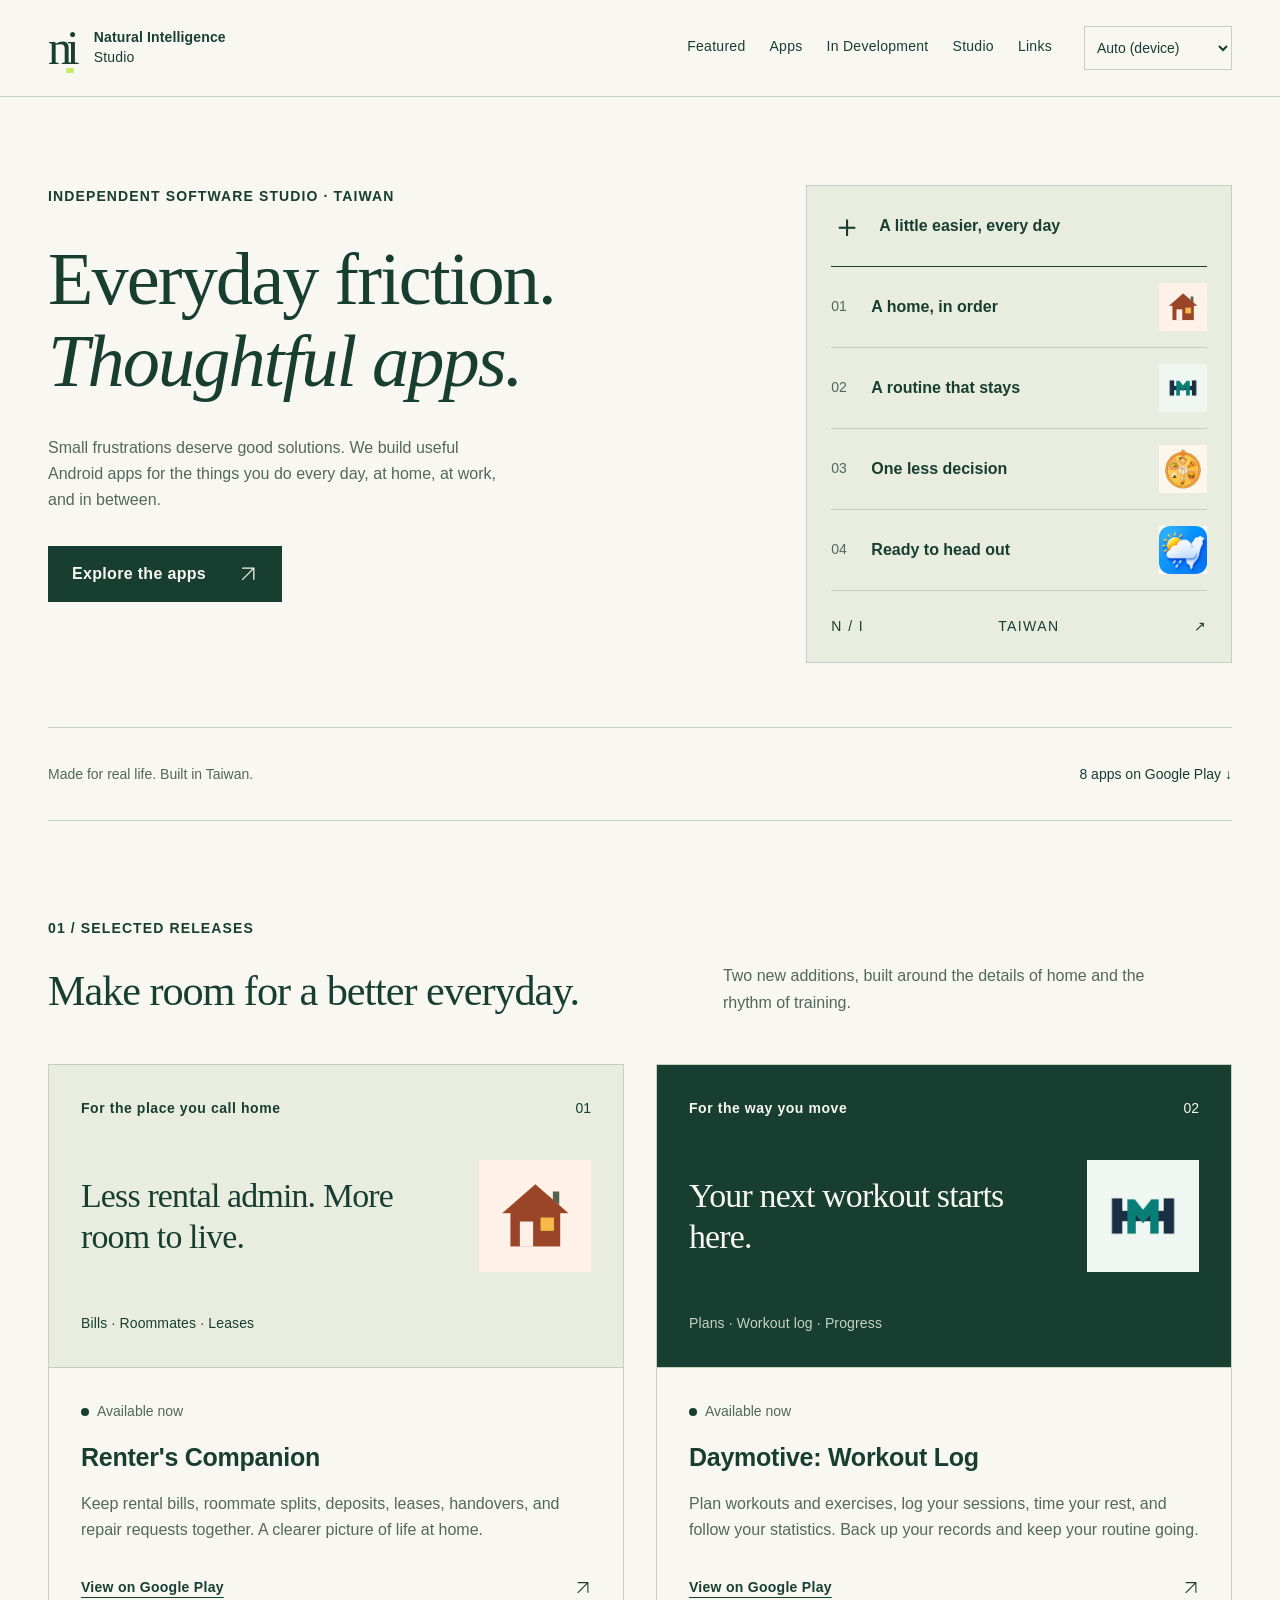
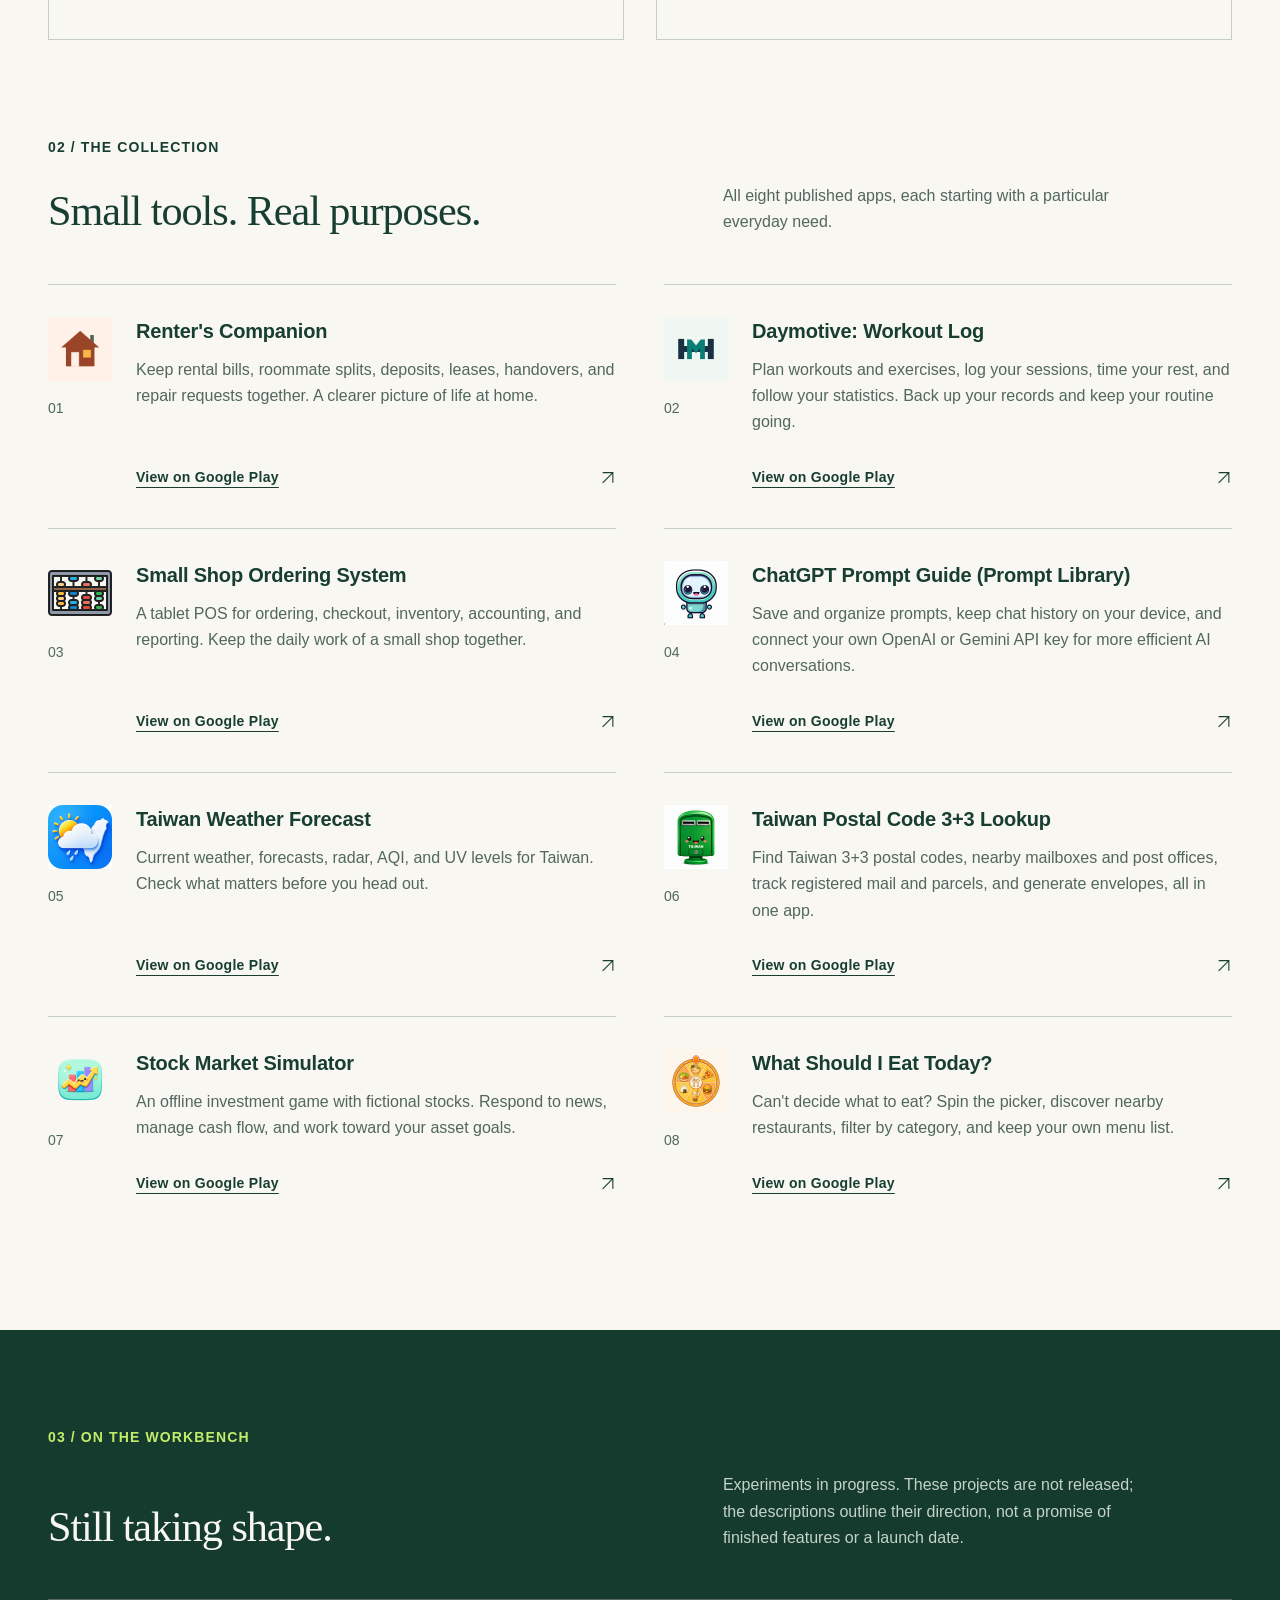
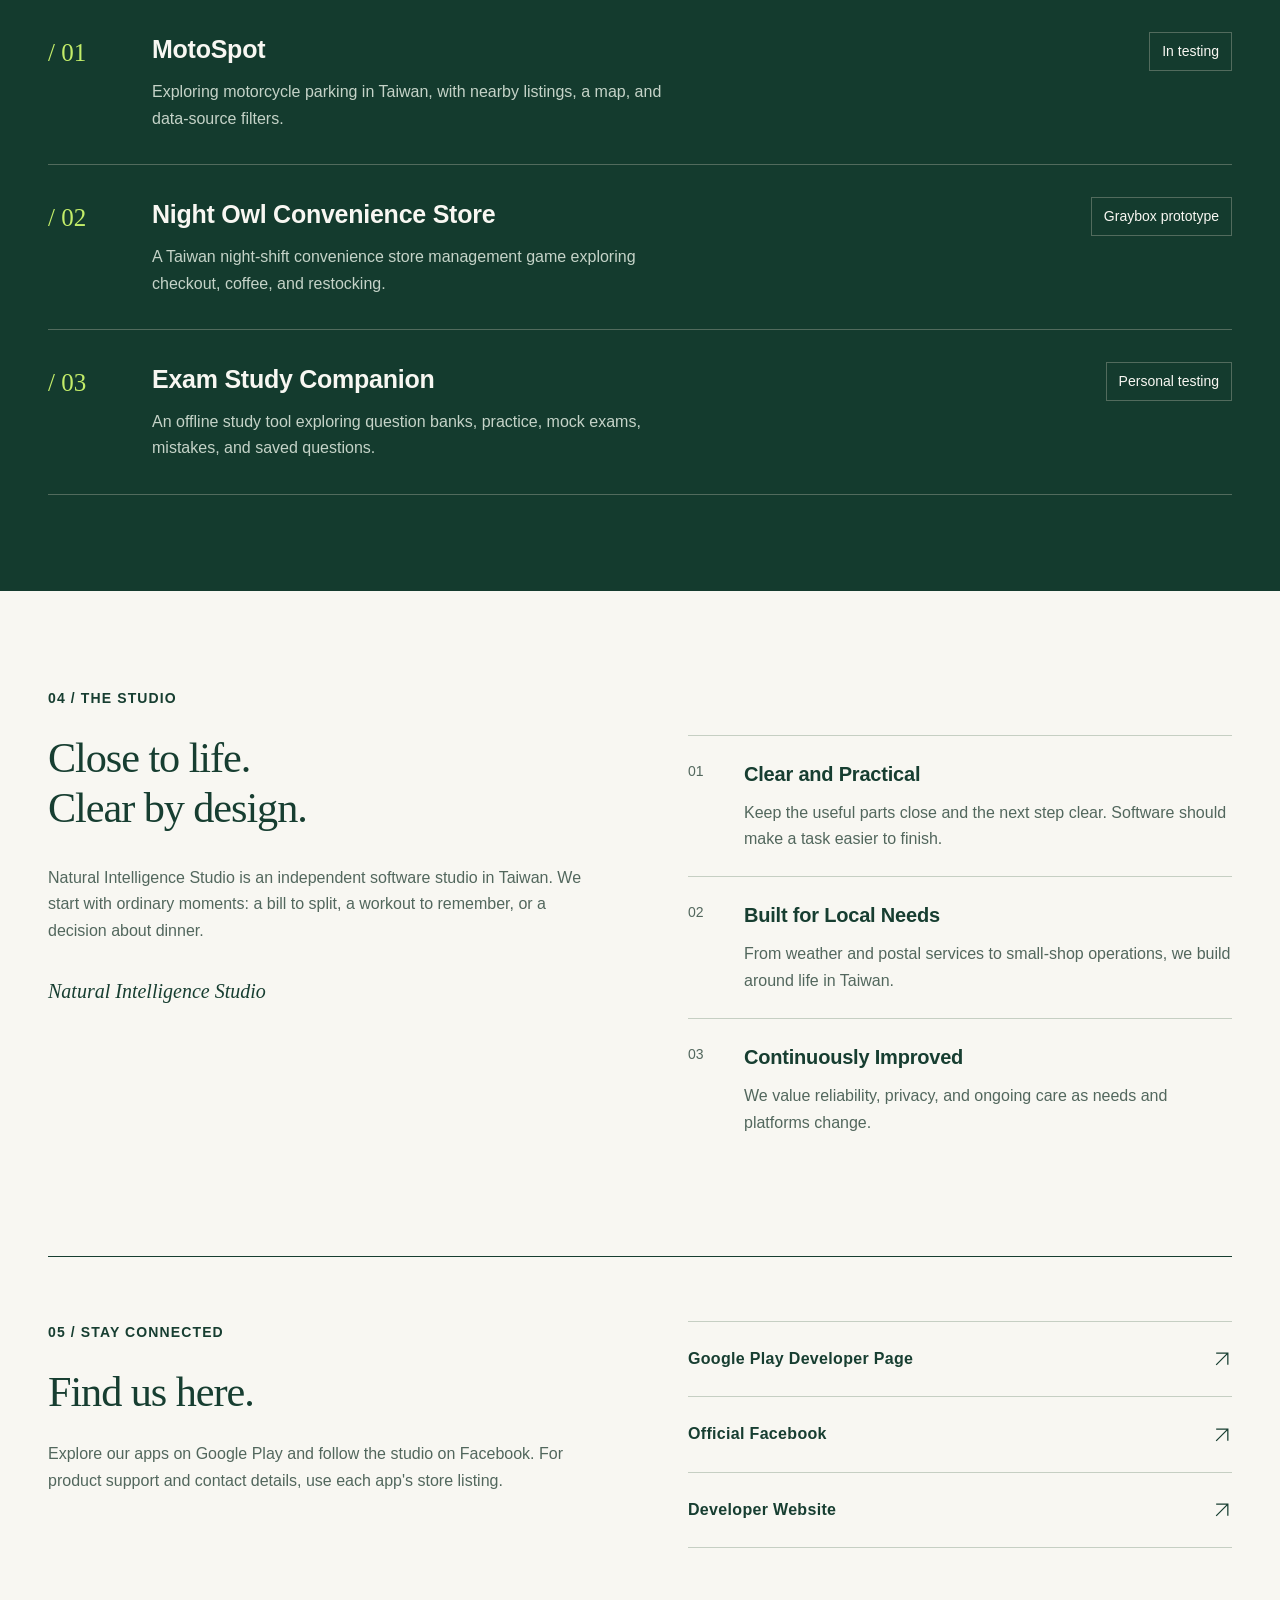
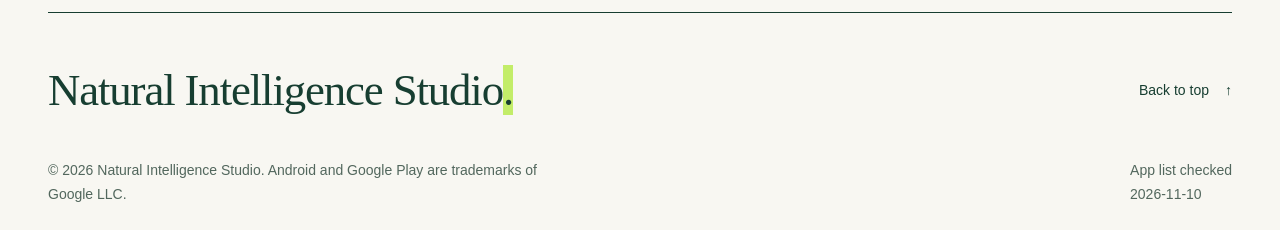
==== commit c4262851: "Redesign studio website with eight published apps and three projects" ====
--- a/index.html
+++ b/index.html
@@ -1,226 +1,59 @@
 <!doctype html>
 <html lang="en">
 <head>
-  <meta charset="utf-8">
-  <meta name="viewport" content="width=device-width, initial-scale=1">
-  <title data-i18n="meta.title">Natural Intelligence Studio | Independent Android App Studio</title>
-  <meta name="description" content="Natural Intelligence Studio is an independent Android app studio based in Taiwan, creating practical mobile tools and casual games." data-i18n="meta.description" data-i18n-attr="content">
-  <meta name="theme-color" content="#00796b">
-  <meta property="og:title" content="Natural Intelligence Studio">
-  <meta property="og:description" content="Turning everyday challenges into useful Android apps." data-i18n="meta.ogDescription" data-i18n-attr="content">
-  <meta property="og:type" content="website">
-  <meta property="og:url" content="https://g07377.github.io/">
-  <meta property="og:image" content="developer-page-assets/brand-mark.svg">
-  <meta property="og:locale" content="en_US" data-og-locale>
-  <link rel="icon" href="developer-page-assets/brand-mark.svg" type="image/svg+xml">
-  <link rel="stylesheet" href="styles.css">
-  <script id="structured-data" type="application/ld+json">
-  {
-    "@context": "https://schema.org",
-    "@type": "Organization",
-    "name": "Natural Intelligence Studio",
-    "url": "https://g07377.github.io/",
-    "sameAs": [
-      "https://play.google.com/store/apps/developer?id=Natural+Intelligence+Studio"
-    ],
-    "description": "An independent Android app studio based in Taiwan, creating practical mobile tools and casual games."
-  }
-  </script>
+<meta charset="utf-8">
+<meta name="viewport" content="width=device-width, initial-scale=1">
+<meta name="google" content="notranslate">
+<title data-i18n="meta.title" >Natural Intelligence Studio | Thoughtful Apps, Made in Taiwan</title>
+<meta name="description" content="Useful Android apps from an independent Taiwan studio. Explore Renter’s Companion, Daymotive, and our full collection of everyday tools and games." data-i18n="meta.description" data-i18n-attr="content">
+<meta name="theme-color" content="#f8f7f2">
+<link rel="canonical" href="https://g07377.github.io/">
+<meta property="og:title" content="Natural Intelligence Studio | Thoughtful Apps, Made in Taiwan" data-i18n="meta.title" data-i18n-attr="content">
+<meta property="og:description" content="Everyday friction. Thoughtful apps. Discover Natural Intelligence Studio, an independent software studio in Taiwan." data-i18n="meta.ogDescription" data-i18n-attr="content">
+<meta property="og:type" content="website">
+<meta property="og:url" content="https://g07377.github.io/">
+<meta property="og:image" content="https://g07377.github.io/developer-page-assets/icon-fitness.png">
+<meta property="og:locale" content="en_US" data-og-locale>
+<link rel="icon" href="developer-page-assets/brand-mark.svg" type="image/svg+xml">
+<link rel="stylesheet" href="styles.css?v=20261110">
+<script id="structured-data" type="application/ld+json">{
+  "@context": "https://schema.org",
+  "@type": "Organization",
+  "name": "Natural Intelligence Studio",
+  "url": "https://g07377.github.io/",
+  "sameAs": [
+    "https://play.google.com/store/apps/developer?id=Natural+Intelligence+Studio",
+    "https://www.facebook.com/profile.php?id=61589645066099"
+  ],
+  "description": "Useful Android apps from an independent Taiwan studio. Explore Renter’s Companion, Daymotive, and our full collection of everyday tools and games."
+}</script>
+<script src="translations.js?v=20261110" defer></script><script src="script.js?v=20261110" defer></script>
 </head>
 <body>
-  <header class="site-header" data-header>
-    <a class="brand" href="#top" aria-label="Natural Intelligence Studio home" data-i18n="brand.home" data-i18n-attr="aria-label">
-      <img src="developer-page-assets/brand-mark.svg" alt="" width="44" height="44">
-      <span>Natural Intelligence Studio</span>
-    </a>
-    <div class="header-tools">
-      <nav class="site-nav" aria-label="Primary navigation" data-i18n="nav.label" data-i18n-attr="aria-label">
-        <a href="#apps" data-i18n="nav.apps">Apps</a>
-        <a href="#developing" data-i18n="nav.developing">In Development</a>
-        <a href="#studio" data-i18n="nav.studio">Studio</a>
-        <a href="#contact" data-i18n="nav.contact">Links</a>
-      </nav>
-      <div class="language-control">
-        <label class="language-label" for="language-select" data-i18n="language.label">Language</label>
-        <select id="language-select" data-language-select aria-label="Language" data-i18n="language.label" data-i18n-attr="aria-label">
-          <option value="auto" data-i18n="language.auto">Auto (device)</option>
-          <option value="en" lang="en">English</option>
-          <option value="zh-Hant" lang="zh-Hant">繁體中文</option>
-          <option value="ja" lang="ja">日本語</option>
-          <option value="ko" lang="ko">한국어</option>
-        </select>
-      </div>
-    </div>
-  </header>
-
-  <main id="top">
-    <section class="hero" aria-labelledby="hero-title">
-      <div class="hero-copy">
-        <p class="eyebrow" data-i18n="hero.eyebrow">Independent Android apps, made in Taiwan</p>
-        <h1 id="hero-title">Natural Intelligence Studio</h1>
-        <p class="hero-lead" data-i18n="hero.lead">We turn everyday challenges at home, at work, and while learning into Android apps that are clear, reliable, and easy to use.</p>
-        <div class="hero-actions" aria-label="Primary links" data-i18n="hero.actionsLabel" data-i18n-attr="aria-label">
-          <a class="button button-primary" href="https://play.google.com/store/apps/developer?id=Natural+Intelligence+Studio" target="_blank" rel="noopener" data-i18n="hero.play">Visit Google Play</a>
-          <a class="button button-secondary" href="#apps" data-i18n="hero.viewApps">View Apps</a>
-        </div>
-      </div>
-      <div class="hero-visual" aria-label="Natural Intelligence Studio app icon gallery" data-i18n="hero.visualLabel" data-i18n-attr="aria-label">
-        <div class="visual-tile tile-large"><img src="developer-page-assets/icon-pos.png" alt="Small Shop Ordering System icon" data-i18n="alt.pos" data-i18n-attr="alt"></div>
-        <div class="visual-tile"><img src="developer-page-assets/icon-gpt.png" alt="ChatGPT Prompt Guide icon" data-i18n="alt.gpt" data-i18n-attr="alt"></div>
-        <div class="visual-tile"><img src="developer-page-assets/icon-weather.png" alt="Taiwan Weather Forecast icon" data-i18n="alt.weather" data-i18n-attr="alt"></div>
-        <div class="visual-tile"><img src="developer-page-assets/icon-postal.png" alt="Taiwan Postal Code 3+3 Lookup icon" data-i18n="alt.postal" data-i18n-attr="alt"></div>
-        <div class="visual-tile"><img src="developer-page-assets/icon-stock.png" alt="Stock Market Simulator icon" data-i18n="alt.stock" data-i18n-attr="alt"></div>
-        <div class="visual-tile"><img src="developer-page-assets/icon-food.png" alt="What Should I Eat Today icon" data-i18n="alt.food" data-i18n-attr="alt"></div>
-      </div>
-    </section>
-
-    <section class="section section-muted" aria-label="Studio highlights" data-i18n="stats.label" data-i18n-attr="aria-label">
-      <div class="stat-grid">
-        <div class="stat-item">
-          <strong>6</strong>
-          <span data-i18n="stats.published">Published apps</span>
-        </div>
-        <div class="stat-item">
-          <strong>1</strong>
-          <span data-i18n="stats.developing">App in development</span>
-        </div>
-        <div class="stat-item">
-          <strong>Android</strong>
-          <span data-i18n="stats.focus">Mobile tools and casual games</span>
-        </div>
-      </div>
-    </section>
-
-    <section class="section" id="apps" aria-labelledby="apps-title">
-      <div class="section-heading">
-        <p class="eyebrow" data-i18n="apps.eyebrow">Published Apps</p>
-        <h2 id="apps-title" data-i18n="apps.title">Apps on Google Play</h2>
-        <p data-i18n="apps.intro">From running a small shop and getting more from AI to checking Taiwan's weather and postal information, each app is built around a real, clearly defined need.</p>
-      </div>
-
-      <div class="app-grid">
-        <article class="app-card">
-          <img src="developer-page-assets/icon-pos.png" alt="" width="72" height="72">
-          <div>
-            <p class="app-status" data-i18n="apps.publishedStatus">Available now</p>
-            <h3 data-i18n="apps.pos.title">Small Shop Ordering System</h3>
-            <p data-i18n="apps.pos.description">A tablet POS that brings ordering, checkout, inventory, accounting, and reporting together in one place. Includes a 3-day free trial, with plans starting at NT$99 per month.</p>
-            <a href="https://play.google.com/store/apps/details?id=gundon.gu.posystem" target="_blank" rel="noopener" data-i18n="apps.playStore">View on Google Play</a>
-          </div>
-        </article>
-
-        <article class="app-card">
-          <img src="developer-page-assets/icon-gpt.png" alt="" width="72" height="72">
-          <div>
-            <p class="app-status" data-i18n="apps.publishedStatus">Available now</p>
-            <h3 data-i18n="apps.gpt.title">ChatGPT Prompt Guide (Prompt Library) — 2026</h3>
-            <p data-i18n="apps.gpt.description">Save and organize prompts, keep chat history on your device, and connect your own OpenAI or Gemini API key for more efficient AI conversations.</p>
-            <a href="https://play.google.com/store/apps/details?id=com.forlearn.gpt" target="_blank" rel="noopener" data-i18n="apps.playStore">View on Google Play</a>
-          </div>
-        </article>
-
-        <article class="app-card">
-          <img src="developer-page-assets/icon-weather.png" alt="" width="72" height="72">
-          <div>
-            <p class="app-status" data-i18n="apps.publishedStatus">Available now</p>
-            <h3 data-i18n="apps.weather.title">Taiwan Weather Forecast</h3>
-            <p data-i18n="apps.weather.description">Check current conditions, the next 36 hours, radar imagery, AQI, and UV levels—all in one place before you head out.</p>
-            <a href="https://play.google.com/store/apps/details?id=com.cwb.monitor" target="_blank" rel="noopener" data-i18n="apps.playStore">View on Google Play</a>
-          </div>
-        </article>
-
-        <article class="app-card">
-          <img src="developer-page-assets/icon-postal.png" alt="" width="72" height="72">
-          <div>
-            <p class="app-status" data-i18n="apps.publishedStatus">Available now</p>
-            <h3 data-i18n="apps.postal.title">Taiwan Postal Code 3+3 Lookup</h3>
-            <p data-i18n="apps.postal.description">Find Taiwan 3+3 postal codes, nearby mailboxes and post offices, track registered mail and parcels, and generate envelopes—all in one app.</p>
-            <a href="https://play.google.com/store/apps/details?id=taiwan.adresscode.monitor" target="_blank" rel="noopener" data-i18n="apps.playStore">View on Google Play</a>
-          </div>
-        </article>
-
-        <article class="app-card">
-          <img src="developer-page-assets/icon-stock.png" alt="" width="72" height="72">
-          <div>
-            <p class="app-status" data-i18n="apps.publishedStatus">Available now</p>
-            <h3 data-i18n="apps.stock.title">Stock Market Simulator</h3>
-            <p data-i18n="apps.stock.description">Trade 15 fictional stocks in an offline investment game. Follow the news, manage your cash flow, and work toward your target net worth.</p>
-            <a href="https://play.google.com/store/apps/details?id=stock.investor.simulator" target="_blank" rel="noopener" data-i18n="apps.playStore">View on Google Play</a>
-          </div>
-        </article>
-
-        <article class="app-card">
-          <img src="developer-page-assets/icon-food.png" alt="" width="72" height="72">
-          <div>
-            <p class="app-status" data-i18n="apps.publishedStatus">Available now</p>
-            <h3 data-i18n="apps.food.title">What Should I Eat Today?</h3>
-            <p data-i18n="apps.food.description">Can't decide what to eat? Spin the picker, discover nearby restaurants, filter by category, and keep your own menu list.</p>
-            <a href="https://play.google.com/store/apps/details?id=com.meowmeow.yumyum" target="_blank" rel="noopener" data-i18n="apps.playStore">View on Google Play</a>
-          </div>
-        </article>
-      </div>
-    </section>
-
-    <section class="section section-contrast" id="developing" aria-labelledby="developing-title">
-      <div class="section-heading">
-        <p class="eyebrow" data-i18n="developing.eyebrow">In Development</p>
-        <h2 id="developing-title" data-i18n="developing.title">What We're Building Next</h2>
-        <p data-i18n="developing.intro">We're planning our next practical app and making sure it solves the right problems.</p>
-      </div>
-
-      <div class="feature-grid">
-        <article class="feature-card">
-          <img src="developer-page-assets/app-food.svg" alt="" width="84" height="84">
-          <h3 data-i18n="developing.rental.title">Renter's Companion</h3>
-          <p data-i18n="developing.rental.description">A simpler way for renters to keep everyday tasks and details organized in one place.</p>
-        </article>
-      </div>
-    </section>
-
-    <section class="section" id="studio" aria-labelledby="studio-title">
-      <div class="studio-layout">
-        <div class="section-heading align-left">
-          <p class="eyebrow" data-i18n="studio.eyebrow">Studio Notes</p>
-          <h2 id="studio-title" data-i18n="studio.title">What Matters to Us</h2>
-          <p data-i18n="studio.intro">Our products start with real-life needs in Taiwan. We care about clear design, reliable performance, privacy, and support that lasts.</p>
-        </div>
-        <div class="principle-list">
-          <div class="principle-item">
-            <h3 data-i18n="studio.clear.title">Clear and Practical</h3>
-            <p data-i18n="studio.clear.description">We design around the job at hand, so the next step always feels obvious.</p>
-          </div>
-          <div class="principle-item">
-            <h3 data-i18n="studio.local.title">Built for Local Needs</h3>
-            <p data-i18n="studio.local.description">Weather, postal services, and small-shop tools are shaped around everyday life in Taiwan.</p>
-          </div>
-          <div class="principle-item">
-            <h3 data-i18n="studio.updates.title">Continuously Improved</h3>
-            <p data-i18n="studio.updates.description">We keep each app current as user needs, data, and platform requirements evolve.</p>
-          </div>
-        </div>
-      </div>
-    </section>
-
-    <section class="section section-muted" id="contact" aria-labelledby="contact-title">
-      <div class="contact-panel">
-        <div>
-          <p class="eyebrow" data-i18n="links.eyebrow">Links</p>
-          <h2 id="contact-title" data-i18n="links.title">Official Links</h2>
-          <p data-i18n="links.intro">Browse all of our apps on the Google Play developer page. For support and contact details, please check each app's store listing.</p>
-        </div>
-        <div class="link-list">
-          <a href="https://play.google.com/store/apps/developer?id=Natural+Intelligence+Studio" target="_blank" rel="noopener" data-i18n="links.play">Google Play Developer Page</a>
-          <a href="https://g07377.github.io/" target="_blank" rel="noopener" data-i18n="links.website">Developer Website</a>
-        </div>
-      </div>
-    </section>
-  </main>
-
-  <footer class="site-footer">
-    <p>© <span data-year>2026</span> <span data-i18n="footer.trademark">Natural Intelligence Studio. Android and Google Play are trademarks of Google LLC.</span></p>
-  </footer>
-
-  <script src="translations.js"></script>
-  <script src="script.js"></script>
-</body>
-</html>
+<a data-i18n="skip" class="skip-link" href="#main">Skip to content</a>
+<header class="site-header" id="top"><div class="header-inner">
+<a class="brand" href="#top" aria-label="Natural Intelligence Studio home" data-i18n="brand.home" data-i18n-attr="aria-label"><span class="brand-symbol" aria-hidden="true">n<span>i</span></span><span class="brand-name">Natural Intelligence<span>Studio</span></span></a>
+<nav class="site-nav" aria-label="Primary navigation" data-i18n="nav.label" data-i18n-attr="aria-label"><a href="#featured"><span data-i18n="nav.featured" >Featured</span></a><a href="#apps"><span data-i18n="nav.apps" >Apps</span></a><a href="#developing"><span data-i18n="nav.developing" >In Development</span></a><a href="#studio"><span data-i18n="nav.studio" >Studio</span></a><a href="#contact"><span data-i18n="nav.contact" >Links</span></a></nav>
+<div class="language-control" hidden><label for="language-select" data-i18n="language.label">Language</label><select id="language-select" data-language-select><option value="auto" data-i18n="language.auto">Auto (device)</option><option value="en" lang="en">English</option><option value="zh-Hant" lang="zh-Hant">繁體中文</option><option value="ja" lang="ja">日本語</option><option value="ko" lang="ko">한국어</option></select></div>
+</div></header>
+<main id="main" tabindex="-1">
+<section class="hero wrap" aria-labelledby="hero-title"><div class="hero-copy">
+<p data-i18n="hero.eyebrow" class="eyebrow">Independent software studio · Taiwan</p>
+<h1 id="hero-title"><span data-i18n="hero.title.first" >Everyday friction.</span><span data-i18n="hero.title.second" class="hero-accent">Thoughtful apps.</span></h1>
+<p data-i18n="hero.lead" class="hero-lead">Small frustrations deserve good solutions. We build useful Android apps for the things you do every day, at home, at work, and in between.</p><a class="button" href="#apps"><span data-i18n="hero.viewApps" >Explore the apps</span><svg class="ui-icon" viewBox="0 0 24 24" fill="none" stroke="currentColor" stroke-width="1.5" aria-hidden="true"><path d="M5 19 19 5M5 5h14v14"/></svg></a>
+</div><aside class="daily-index" aria-labelledby="index-title"><div class="index-heading"><span class="index-mark" aria-hidden="true">＋</span><h2 data-i18n="hero.index" id="index-title">A little easier, every day</h2></div>
+<a class="index-row" href="#app-rental"><span class="index-number" aria-hidden="true">01</span><span data-i18n="hero.rental" >A home, in order</span><img class="" src="developer-page-assets/icon-rental.png" width="192" height="192" alt=""  decoding="async" loading="lazy"></a><a class="index-row" href="#app-fitness"><span class="index-number" aria-hidden="true">02</span><span data-i18n="hero.fitness" >A routine that stays</span><img class="" src="developer-page-assets/icon-fitness.png" width="512" height="512" alt=""  decoding="async" loading="lazy"></a><a class="index-row" href="#app-food"><span class="index-number" aria-hidden="true">03</span><span data-i18n="hero.food" >One less decision</span><img class="" src="developer-page-assets/icon-food.png" width="256" height="256" alt=""  decoding="async" loading="lazy"></a><a class="index-row" href="#app-weather"><span class="index-number" aria-hidden="true">04</span><span data-i18n="hero.weather" >Ready to head out</span><img class="" src="developer-page-assets/icon-weather.png" width="256" height="256" alt=""  decoding="async" loading="lazy"></a>
+<div class="index-footer" aria-hidden="true"><span>N / I</span><span>TAIWAN</span><span>↗</span></div></aside>
+<div class="hero-foot"><p data-i18n="hero.note" >Made for real life. Built in Taiwan.</p><a href="#apps"><span data-i18n="apps.count" >8 apps on Google Play</span><span aria-hidden="true"> ↓</span></a></div></section>
+<section class="section wrap" id="featured" aria-labelledby="featured-title"><div class="section-heading"><p data-i18n="featured.eyebrow" class="eyebrow">01 / Selected releases</p><div class="heading-grid"><h2 data-i18n="featured.title" id="featured-title">Make room for a better everyday.</h2><p data-i18n="featured.intro" >Two new additions, built around the details of home and the rhythm of training.</p></div></div>
+<div class="featured-grid"><article class="featured-card featured-rental"><div class="feature-art"><div class="feature-art-top"><p data-i18n="featured.rental.kicker" class="eyebrow">For the place you call home</p><span aria-hidden="true">01</span></div><div class="feature-art-body"><p data-i18n="featured.rental.headline" class="feature-headline">Less rental admin. More room to live.</p><img class="feature-icon" src="developer-page-assets/icon-rental.png" width="192" height="192" alt="Renter's Companion app icon" data-i18n="alt.rental" data-i18n-attr="alt" decoding="async" loading="lazy"></div><p data-i18n="featured.rental.tags" class="feature-tags">Bills · Roommates · Leases</p></div><div class="feature-detail"><p class="release-status"><span class="status-dot" aria-hidden="true"></span><span data-i18n="apps.publishedStatus" >Available now</span></p><h3 data-i18n="apps.rental.title" id="featured-rental-name">Renter's Companion</h3><p data-i18n="apps.rental.description" >Keep rental bills, roommate splits, deposits, leases, handovers, and repair requests together. A clearer picture of life at home.</p><a class="text-link" href="https://play.google.com/store/apps/details?id=life.nistudio.leasehouse" target="_blank" rel="noopener noreferrer" aria-labelledby="featured-rental-name featured-rental-store"><span id="featured-rental-store" data-i18n="apps.playStore">View on Google Play</span><svg class="ui-icon" viewBox="0 0 24 24" fill="none" stroke="currentColor" stroke-width="1.5" aria-hidden="true"><path d="M5 19 19 5M5 5h14v14"/></svg></a></div></article><article class="featured-card featured-fitness"><div class="feature-art"><div class="feature-art-top"><p data-i18n="featured.fitness.kicker" class="eyebrow">For the way you move</p><span aria-hidden="true">02</span></div><div class="feature-art-body"><p data-i18n="featured.fitness.headline" class="feature-headline">Your next workout starts here.</p><img class="feature-icon" src="developer-page-assets/icon-fitness.png" width="512" height="512" alt="Daymotive app icon" data-i18n="alt.fitness" data-i18n-attr="alt" decoding="async" loading="lazy"></div><p data-i18n="featured.fitness.tags" class="feature-tags">Plans · Workout log · Progress</p></div><div class="feature-detail"><p class="release-status"><span class="status-dot" aria-hidden="true"></span><span data-i18n="apps.publishedStatus" >Available now</span></p><h3 data-i18n="apps.fitness.title" id="featured-fitness-name">Daymotive: Workout Log</h3><p data-i18n="apps.fitness.description" >Plan workouts and exercises, log your sessions, time your rest, and follow your statistics. Back up your records and keep your routine going.</p><a class="text-link" href="https://play.google.com/store/apps/details?id=life.muscle.beach" target="_blank" rel="noopener noreferrer" aria-labelledby="featured-fitness-name featured-fitness-store"><span id="featured-fitness-store" data-i18n="apps.playStore">View on Google Play</span><svg class="ui-icon" viewBox="0 0 24 24" fill="none" stroke="currentColor" stroke-width="1.5" aria-hidden="true"><path d="M5 19 19 5M5 5h14v14"/></svg></a></div></article></div></section>
+<section class="section wrap" id="apps" aria-labelledby="apps-title"><div class="section-heading"><p data-i18n="apps.eyebrow" class="eyebrow">02 / The collection</p><div class="heading-grid"><h2 data-i18n="apps.title" id="apps-title">Small tools. Real purposes.</h2><p data-i18n="apps.intro" >All eight published apps, each starting with a particular everyday need.</p></div></div>
+<div class="catalog"><article class="app-row" id="app-rental"><div class="app-identity"><img class="" src="developer-page-assets/icon-rental.png" width="192" height="192" alt=""  decoding="async" loading="lazy"><span class="catalog-number" aria-hidden="true">01</span></div><div class="app-content"><h3 data-i18n="apps.rental.title" id="app-rental-name">Renter's Companion</h3><p data-i18n="apps.rental.description" >Keep rental bills, roommate splits, deposits, leases, handovers, and repair requests together. A clearer picture of life at home.</p><a class="text-link" href="https://play.google.com/store/apps/details?id=life.nistudio.leasehouse" target="_blank" rel="noopener noreferrer" aria-labelledby="app-rental-name app-rental-store"><span id="app-rental-store" data-i18n="apps.playStore">View on Google Play</span><svg class="ui-icon" viewBox="0 0 24 24" fill="none" stroke="currentColor" stroke-width="1.5" aria-hidden="true"><path d="M5 19 19 5M5 5h14v14"/></svg></a></div></article><article class="app-row" id="app-fitness"><div class="app-identity"><img class="" src="developer-page-assets/icon-fitness.png" width="512" height="512" alt=""  decoding="async" loading="lazy"><span class="catalog-number" aria-hidden="true">02</span></div><div class="app-content"><h3 data-i18n="apps.fitness.title" id="app-fitness-name">Daymotive: Workout Log</h3><p data-i18n="apps.fitness.description" >Plan workouts and exercises, log your sessions, time your rest, and follow your statistics. Back up your records and keep your routine going.</p><a class="text-link" href="https://play.google.com/store/apps/details?id=life.muscle.beach" target="_blank" rel="noopener noreferrer" aria-labelledby="app-fitness-name app-fitness-store"><span id="app-fitness-store" data-i18n="apps.playStore">View on Google Play</span><svg class="ui-icon" viewBox="0 0 24 24" fill="none" stroke="currentColor" stroke-width="1.5" aria-hidden="true"><path d="M5 19 19 5M5 5h14v14"/></svg></a></div></article><article class="app-row" id="app-pos"><div class="app-identity"><img class="" src="developer-page-assets/icon-pos.png" width="256" height="256" alt=""  decoding="async" loading="lazy"><span class="catalog-number" aria-hidden="true">03</span></div><div class="app-content"><h3 data-i18n="apps.pos.title" id="app-pos-name">Small Shop Ordering System</h3><p data-i18n="apps.pos.description" >A tablet POS for ordering, checkout, inventory, accounting, and reporting. Keep the daily work of a small shop together.</p><a class="text-link" href="https://play.google.com/store/apps/details?id=gundon.gu.posystem" target="_blank" rel="noopener noreferrer" aria-labelledby="app-pos-name app-pos-store"><span id="app-pos-store" data-i18n="apps.playStore">View on Google Play</span><svg class="ui-icon" viewBox="0 0 24 24" fill="none" stroke="currentColor" stroke-width="1.5" aria-hidden="true"><path d="M5 19 19 5M5 5h14v14"/></svg></a></div></article><article class="app-row" id="app-gpt"><div class="app-identity"><img class="" src="developer-page-assets/icon-gpt.png" width="256" height="256" alt=""  decoding="async" loading="lazy"><span class="catalog-number" aria-hidden="true">04</span></div><div class="app-content"><h3 data-i18n="apps.gpt.title" id="app-gpt-name">ChatGPT Prompt Guide (Prompt Library)</h3><p data-i18n="apps.gpt.description" >Save and organize prompts, keep chat history on your device, and connect your own OpenAI or Gemini API key for more efficient AI conversations.</p><a class="text-link" href="https://play.google.com/store/apps/details?id=com.forlearn.gpt" target="_blank" rel="noopener noreferrer" aria-labelledby="app-gpt-name app-gpt-store"><span id="app-gpt-store" data-i18n="apps.playStore">View on Google Play</span><svg class="ui-icon" viewBox="0 0 24 24" fill="none" stroke="currentColor" stroke-width="1.5" aria-hidden="true"><path d="M5 19 19 5M5 5h14v14"/></svg></a></div></article><article class="app-row" id="app-weather"><div class="app-identity"><img class="" src="developer-page-assets/icon-weather.png" width="256" height="256" alt=""  decoding="async" loading="lazy"><span class="catalog-number" aria-hidden="true">05</span></div><div class="app-content"><h3 data-i18n="apps.weather.title" id="app-weather-name">Taiwan Weather Forecast</h3><p data-i18n="apps.weather.description" >Current weather, forecasts, radar, AQI, and UV levels for Taiwan. Check what matters before you head out.</p><a class="text-link" href="https://play.google.com/store/apps/details?id=com.cwb.monitor" target="_blank" rel="noopener noreferrer" aria-labelledby="app-weather-name app-weather-store"><span id="app-weather-store" data-i18n="apps.playStore">View on Google Play</span><svg class="ui-icon" viewBox="0 0 24 24" fill="none" stroke="currentColor" stroke-width="1.5" aria-hidden="true"><path d="M5 19 19 5M5 5h14v14"/></svg></a></div></article><article class="app-row" id="app-postal"><div class="app-identity"><img class="" src="developer-page-assets/icon-postal.png" width="256" height="256" alt=""  decoding="async" loading="lazy"><span class="catalog-number" aria-hidden="true">06</span></div><div class="app-content"><h3 data-i18n="apps.postal.title" id="app-postal-name">Taiwan Postal Code 3+3 Lookup</h3><p data-i18n="apps.postal.description" >Find Taiwan 3+3 postal codes, nearby mailboxes and post offices, track registered mail and parcels, and generate envelopes, all in one app.</p><a class="text-link" href="https://play.google.com/store/apps/details?id=taiwan.adresscode.monitor" target="_blank" rel="noopener noreferrer" aria-labelledby="app-postal-name app-postal-store"><span id="app-postal-store" data-i18n="apps.playStore">View on Google Play</span><svg class="ui-icon" viewBox="0 0 24 24" fill="none" stroke="currentColor" stroke-width="1.5" aria-hidden="true"><path d="M5 19 19 5M5 5h14v14"/></svg></a></div></article><article class="app-row" id="app-stock"><div class="app-identity"><img class="" src="developer-page-assets/icon-stock.png" width="256" height="256" alt=""  decoding="async" loading="lazy"><span class="catalog-number" aria-hidden="true">07</span></div><div class="app-content"><h3 data-i18n="apps.stock.title" id="app-stock-name">Stock Market Simulator</h3><p data-i18n="apps.stock.description" >An offline investment game with fictional stocks. Respond to news, manage cash flow, and work toward your asset goals.</p><a class="text-link" href="https://play.google.com/store/apps/details?id=stock.investor.simulator" target="_blank" rel="noopener noreferrer" aria-labelledby="app-stock-name app-stock-store"><span id="app-stock-store" data-i18n="apps.playStore">View on Google Play</span><svg class="ui-icon" viewBox="0 0 24 24" fill="none" stroke="currentColor" stroke-width="1.5" aria-hidden="true"><path d="M5 19 19 5M5 5h14v14"/></svg></a></div></article><article class="app-row" id="app-food"><div class="app-identity"><img class="" src="developer-page-assets/icon-food.png" width="256" height="256" alt=""  decoding="async" loading="lazy"><span class="catalog-number" aria-hidden="true">08</span></div><div class="app-content"><h3 data-i18n="apps.food.title" id="app-food-name">What Should I Eat Today?</h3><p data-i18n="apps.food.description" >Can't decide what to eat? Spin the picker, discover nearby restaurants, filter by category, and keep your own menu list.</p><a class="text-link" href="https://play.google.com/store/apps/details?id=com.meowmeow.yumyum" target="_blank" rel="noopener noreferrer" aria-labelledby="app-food-name app-food-store"><span id="app-food-store" data-i18n="apps.playStore">View on Google Play</span><svg class="ui-icon" viewBox="0 0 24 24" fill="none" stroke="currentColor" stroke-width="1.5" aria-hidden="true"><path d="M5 19 19 5M5 5h14v14"/></svg></a></div></article></div></section>
+<section class="workbench" id="developing" aria-labelledby="developing-title"><div class="wrap section"><div class="section-heading"><p data-i18n="developing.eyebrow" class="eyebrow">03 / On the workbench</p><div class="heading-grid"><h2 data-i18n="developing.title" id="developing-title">Still taking shape.</h2><p data-i18n="developing.intro" >Experiments in progress. These projects are not released; the descriptions outline their direction, not a promise of finished features or a launch date.</p></div></div>
+<div class="development-list"><article class="development-row"><span class="development-number" aria-hidden="true">/ 01</span><div><h3 data-i18n="developing.moto.title" >MotoSpot</h3><p data-i18n="developing.moto.description" >Exploring motorcycle parking in Taiwan, with nearby listings, a map, and data-source filters.</p></div><p data-i18n="developing.moto.status" class="development-status">In testing</p></article><article class="development-row"><span class="development-number" aria-hidden="true">/ 02</span><div><h3 data-i18n="developing.owl.title" >Night Owl Convenience Store</h3><p data-i18n="developing.owl.description" >A Taiwan night-shift convenience store management game exploring checkout, coffee, and restocking.</p></div><p data-i18n="developing.owl.status" class="development-status">Graybox prototype</p></article><article class="development-row"><span class="development-number" aria-hidden="true">/ 03</span><div><h3 data-i18n="developing.exam.title" >Exam Study Companion</h3><p data-i18n="developing.exam.description" >An offline study tool exploring question banks, practice, mock exams, mistakes, and saved questions.</p></div><p data-i18n="developing.exam.status" class="development-status">Personal testing</p></article></div></div></section>
+<section class="section wrap studio" id="studio" aria-labelledby="studio-title"><div><p data-i18n="studio.eyebrow" class="eyebrow">04 / The studio</p><h2 data-i18n="studio.title" id="studio-title">Close to life.
+Clear by design.</h2><p data-i18n="studio.intro" class="studio-intro">Natural Intelligence Studio is an independent software studio in Taiwan. We start with ordinary moments: a bill to split, a workout to remember, or a decision about dinner.</p><span class="studio-signature" aria-hidden="true">Natural Intelligence Studio</span></div><div class="principles"><article><span class="principle-number" aria-hidden="true">01</span><div><h3 data-i18n="studio.clear.title" >Clear and Practical</h3><p data-i18n="studio.clear.description" >Keep the useful parts close and the next step clear. Software should make a task easier to finish.</p></div></article><article><span class="principle-number" aria-hidden="true">02</span><div><h3 data-i18n="studio.local.title" >Built for Local Needs</h3><p data-i18n="studio.local.description" >From weather and postal services to small-shop operations, we build around life in Taiwan.</p></div></article><article><span class="principle-number" aria-hidden="true">03</span><div><h3 data-i18n="studio.updates.title" >Continuously Improved</h3><p data-i18n="studio.updates.description" >We value reliability, privacy, and ongoing care as needs and platforms change.</p></div></article></div></section>
+<section class="contact wrap" id="contact" aria-labelledby="contact-title"><div><p data-i18n="links.eyebrow" class="eyebrow">05 / Stay connected</p><h2 data-i18n="links.title" id="contact-title">Find us here.</h2><p data-i18n="links.intro" >Explore our apps on Google Play and follow the studio on Facebook. For product support and contact details, use each app's store listing.</p></div><div class="official-links"><a href="https://play.google.com/store/apps/developer?id=Natural+Intelligence+Studio" target="_blank" rel="noopener noreferrer"><span data-i18n="links.play" >Google Play Developer Page</span><svg class="ui-icon" viewBox="0 0 24 24" fill="none" stroke="currentColor" stroke-width="1.5" aria-hidden="true"><path d="M5 19 19 5M5 5h14v14"/></svg></a><a href="https://www.facebook.com/profile.php?id=61589645066099" target="_blank" rel="noopener noreferrer"><span data-i18n="links.facebook" >Official Facebook</span><svg class="ui-icon" viewBox="0 0 24 24" fill="none" stroke="currentColor" stroke-width="1.5" aria-hidden="true"><path d="M5 19 19 5M5 5h14v14"/></svg></a><a href="https://g07377.github.io/"><span data-i18n="links.website" >Developer Website</span><svg class="ui-icon" viewBox="0 0 24 24" fill="none" stroke="currentColor" stroke-width="1.5" aria-hidden="true"><path d="M5 19 19 5M5 5h14v14"/></svg></a></div></section>
+</main>
+<footer class="site-footer wrap"><div class="footer-top"><span class="footer-name">Natural Intelligence Studio<span class="footer-dot" aria-hidden="true">.</span></span><a class="back-top" href="#top"><span data-i18n="footer.top" >Back to top</span><span aria-hidden="true"> ↑</span></a></div><div class="footer-bottom"><p>© <span data-year>2026</span> <span data-i18n="footer.trademark" >Natural Intelligence Studio. Android and Google Play are trademarks of Google LLC.</span></p><p class="checked-date"><span data-i18n="footer.checked" >App list checked</span> <time datetime="2026-11-10">2026-11-10</time></p></div></footer>
+</body></html>
--- a/styles.css
+++ b/styles.css
@@ -1,617 +1,161 @@
-:root {
-  color-scheme: light;
-  --bg: #f7f8fb;
-  --surface: #ffffff;
-  --surface-soft: #eef7f4;
-  --surface-warm: #fff7e5;
-  --ink: #1f2933;
-  --muted: #5d6978;
-  --line: #dce3ea;
-  --teal: #00796b;
-  --teal-dark: #005f54;
-  --blue: #2386d1;
-  --yellow: #f4b942;
-  --purple: #6e56cf;
-  --coral: #e85d75;
-  --shadow: 0 18px 42px rgba(31, 41, 51, 0.12);
-}
-
-* {
-  box-sizing: border-box;
-}
-
-html {
-  scroll-behavior: smooth;
-}
-
-body {
-  margin: 0;
-  background: var(--bg);
-  color: var(--ink);
-  font-family: system-ui, -apple-system, BlinkMacSystemFont, "Segoe UI", "Noto Sans TC", "Noto Sans JP", "Noto Sans KR", sans-serif;
-  line-height: 1.6;
+:root{color-scheme:light;--paper:#f8f7f2;--ink:#173e31;--muted:#52675d;--line:#c6cfc3;--green:#c3ed69;--soft:#e9eddf;--dark:#143b2e;--dark-muted:#c5d3c8;--dark-line:#526b5d;--display:Georgia,"Noto Serif TC","Noto Serif JP","Noto Serif KR","PMingLiU","Yu Mincho",Batang,serif;--body:"Segoe UI","Noto Sans TC","Noto Sans JP","Noto Sans KR","Microsoft JhengHei",sans-serif;--small:.875rem;--medium:1.25rem;--title:1.5625rem;--heading:clamp(2rem,3.3vw,3.5rem);--hero:clamp(3rem,5.8vw,5.5rem);--section-space:96px;--gutter:48px;--max:1280px;--motion:200ms}
+*{box-sizing:border-box}
+[hidden]:not([hidden="until-found" i]){display:none!important}
+html{scroll-behavior:smooth;scroll-padding-top:24px}
+body{margin:0;background:var(--paper);color:var(--ink);font:1rem/1.65 var(--body);-webkit-text-size-adjust:100%}
+::selection{background:var(--green);color:var(--ink)}
+img{display:block;max-width:100%;height:auto;object-fit:contain}
+a{color:inherit;text-underline-offset:5px;touch-action:manipulation}
+a:focus-visible,select:focus-visible{outline:3px solid var(--ink);outline-offset:5px}
+h1,h2,h3,p{margin:0;overflow-wrap:anywhere}
+h1,h2,.feature-headline{font-family:var(--display);font-weight:400;letter-spacing:-.025em;text-wrap:balance}
+h1{font-size:var(--hero);line-height:1.1}
+h1>span{display:block}
+h2{font-size:var(--heading);line-height:1.18}
+h3{font-size:var(--title);font-weight:600;line-height:1.4;letter-spacing:-.01em}
+p{max-width:65ch}
+.wrap{max-width:var(--max);margin-inline:auto;width:calc(100% - var(--gutter)*2)}
+.section{padding-block:var(--section-space)}
+.ui-icon{display:block;width:1.25em;height:1.25em;flex:0 0 1.25em;transition:transform var(--motion) ease-out}
+.skip-link{position:absolute;top:8px;left:16px;z-index:20;padding:12px 16px;background:var(--green);transform:translateY(-160%)}
+.skip-link:focus{transform:translateY(0)}
+.site-header{border-bottom:1px solid var(--line)}
+.header-inner{max-width:1440px;margin:auto;padding:24px var(--gutter);display:flex;align-items:center;gap:32px;flex-wrap:wrap}
+.brand{display:flex;align-items:center;gap:12px;text-decoration:none;margin-right:auto;flex-shrink:0}
+.brand-symbol{font-family:Georgia,serif;font-size:48px;line-height:1;letter-spacing:-.12em;display:block;padding-right:8px}
+.brand-symbol>span{text-decoration:underline;text-decoration-color:var(--green);text-decoration-thickness:5px;text-underline-offset:4px}
+.brand-name{display:block;font-size:var(--small);font-weight:600;line-height:1.4;letter-spacing:.01em}
+.brand-name>span{display:block;font-weight:400}
+.site-nav{display:flex;flex-wrap:wrap;align-items:center;gap:8px 24px}
+.site-nav a{display:flex;align-items:center;min-height:44px;font-size:var(--small);letter-spacing:.02em;text-decoration:none;border-bottom:2px solid transparent}
+.site-nav a.is-active{border-bottom-color:var(--ink)}
+.language-control{display:flex;align-items:center;gap:8px}
+.language-control label{position:absolute;width:1px;height:1px;padding:0;overflow:hidden;clip-path:inset(50%);white-space:nowrap}
+.language-control select{min-height:44px;width:148px;max-width:100%;padding:8px;border:1px solid var(--line);border-radius:0;background:var(--paper);color:var(--ink);font:var(--small) var(--body);cursor:pointer}
+.hero{display:grid;grid-template-columns:minmax(0,1.65fr) minmax(0,1fr);gap:64px 56px;padding-top:88px}
+.eyebrow{font-size:var(--small);font-weight:600;letter-spacing:.08em;text-transform:uppercase;line-height:1.6}
+.hero-copy>.eyebrow{margin-bottom:32px}
+.hero-accent{font-style:italic}
+.hero-lead{max-width:51ch;color:var(--muted);margin-top:32px}
+.button{display:inline-flex;align-items:center;justify-content:space-between;gap:32px;min-height:56px;margin-top:32px;padding:12px 24px;background:var(--ink);color:var(--paper);text-decoration:none;font-weight:600;letter-spacing:.02em}
+.daily-index{align-self:center;background:var(--soft);border:1px solid var(--line);padding:24px}
+.index-heading{display:flex;gap:16px;align-items:center;padding-bottom:24px;border-bottom:1px solid var(--ink)}
+.index-heading h2{font-family:var(--body);font-size:1rem;font-weight:600;letter-spacing:0;line-height:1.5}
+.index-mark{font-size:32px;line-height:1}
+.index-row{display:grid;grid-template-columns:24px minmax(0,1fr) 48px;align-items:center;gap:16px;padding:16px 0;min-height:80px;border-bottom:1px solid var(--line);text-decoration:none}
+.index-row>span:not(.index-number){font-weight:600;line-height:1.5}
+.index-number,.catalog-number,.principle-number{font-size:var(--small);font-variant-numeric:tabular-nums;color:var(--muted)}
+.index-row img{width:48px}
+.index-footer{display:flex;justify-content:space-between;margin-top:24px;font-size:var(--small);letter-spacing:.1em}
+.hero-foot{grid-column:1/-1;display:flex;gap:24px;align-items:center;justify-content:space-between;padding-block:24px;border-top:1px solid var(--line);border-bottom:1px solid var(--line);font-size:var(--small);color:var(--muted)}
+.hero-foot a{display:block;min-height:44px;align-content:center;text-decoration:none;color:var(--ink)}
+.section-heading{margin-bottom:48px}
+.section-heading>.eyebrow{margin-bottom:24px}
+.heading-grid{display:grid;grid-template-columns:minmax(0,1.2fr) minmax(0,1fr);gap:64px;align-items:end}
+.heading-grid>p{color:var(--muted);max-width:48ch}
+.featured-grid{display:grid;grid-template-columns:repeat(2,minmax(0,1fr));gap:32px}
+.featured-card{border:1px solid var(--line);display:flex;flex-direction:column}
+.feature-art{padding:32px;background:var(--soft);display:flex;flex-direction:column;gap:40px;border-bottom:1px solid var(--line);flex:1}
+.featured-fitness .feature-art{background:var(--ink);color:var(--paper)}
+.feature-art-top{display:flex;justify-content:space-between;align-items:start;gap:16px;font-size:var(--small)}
+.feature-art-top .eyebrow{letter-spacing:.04em;text-transform:none}
+.feature-art-body{display:grid;grid-template-columns:minmax(0,1fr) 112px;align-items:center;gap:24px;flex:1}
+.feature-headline{font-size:clamp(1.75rem,2.65vw,2.5rem);line-height:1.22;white-space:pre-line}
+.feature-icon{width:112px}
+.feature-tags{font-size:var(--small);letter-spacing:.01em}
+.featured-fitness .feature-tags{color:var(--dark-muted)}
+.feature-detail{padding:32px;display:flex;flex-direction:column;gap:16px;flex:1}
+.release-status{display:flex;align-items:center;gap:8px;font-size:var(--small);color:var(--muted)}
+.status-dot{width:8px;height:8px;display:block;border-radius:50%;background:var(--ink)}
+.feature-detail>p:not(.release-status){color:var(--muted)}
+.text-link{display:flex;align-items:center;justify-content:space-between;gap:16px;min-height:48px;margin-top:auto;padding-top:8px;font-weight:600;text-decoration:none;letter-spacing:.02em;font-size:var(--small)}
+.text-link span{text-decoration:underline;text-decoration-thickness:1px;text-underline-offset:5px}
+#apps{padding-top:0}
+.catalog{display:grid;grid-template-columns:repeat(2,minmax(0,1fr));column-gap:48px}
+.app-row{display:grid;grid-template-columns:64px minmax(0,1fr);gap:24px;padding:32px 0;border-top:1px solid var(--line);scroll-margin-top:32px}
+.app-identity img{width:64px}
+.catalog-number{display:block;margin-top:16px}
+.app-content{display:flex;flex-direction:column;gap:12px;min-width:0}
+.app-content>p{color:var(--muted)}
+.app-content h3{font-size:var(--medium)}
+.app-content .text-link{padding-top:12px}
+.workbench{background:var(--dark);color:var(--paper)}
+.workbench .eyebrow{color:var(--green)}
+.workbench .heading-grid>p{color:var(--dark-muted)}
+.development-row{display:grid;grid-template-columns:72px minmax(0,1fr) minmax(144px,auto);align-items:start;gap:32px;border-top:1px solid var(--dark-line);padding-block:32px}
+.development-row:last-child{border-bottom:1px solid var(--dark-line)}
+.development-number{font-family:var(--display);font-size:var(--title);color:var(--green)}
+.development-row>div>p{margin-top:12px;color:var(--dark-muted);max-width:60ch}
+.development-status{justify-self:end;border:1px solid var(--dark-line);padding:8px 12px;font-size:var(--small);line-height:1.5;max-width:25ch}
+.studio{display:grid;grid-template-columns:minmax(0,1fr) minmax(0,1fr);gap:96px}
+.studio h2{margin-top:24px;white-space:pre-line}
+.studio-intro{margin-top:32px;color:var(--muted)}
+.studio-signature{display:block;font-family:var(--display);font-size:var(--medium);font-style:italic;line-height:1.5;margin-top:32px}
+.principles{padding-top:48px}
+.principles article{display:grid;grid-template-columns:32px minmax(0,1fr);gap:24px;padding-block:24px;border-top:1px solid var(--line)}
+.principles p{color:var(--muted);margin-top:12px}
+.principles h3{font-size:var(--medium)}
+.contact{display:grid;grid-template-columns:minmax(0,1fr) minmax(0,1fr);gap:96px;padding-block:64px;border-top:1px solid var(--ink);border-bottom:1px solid var(--ink)}
+.contact h2{margin-top:24px}
+.contact p:not(.eyebrow){margin-top:24px;color:var(--muted)}
+.official-links a{display:flex;align-items:center;justify-content:space-between;gap:24px;padding-block:24px;border-bottom:1px solid var(--line);min-height:72px;text-decoration:none;font-weight:600;letter-spacing:.02em}
+.official-links a:first-child{border-top:1px solid var(--line)}
+.site-footer{padding-block:48px 24px}
+.footer-top{display:flex;justify-content:space-between;align-items:center;gap:24px}
+.footer-name{font-family:var(--display);font-size:clamp(1.5rem,3.5vw,3rem);line-height:1.3;letter-spacing:-.025em;overflow-wrap:anywhere}
+.footer-dot{background:var(--green)}
+.back-top{display:flex;align-items:center;gap:16px;min-height:44px;flex-shrink:0;font-size:var(--small);text-decoration:none}
+.footer-bottom{margin-top:40px;display:flex;align-items:start;justify-content:space-between;gap:32px;font-size:var(--small);color:var(--muted)}
+.footer-bottom>p:first-child{max-width:64ch}
+.checked-date{flex-shrink:0}
+.checked-date span,.checked-date time{display:block}
+:lang(zh),:lang(ja),:lang(ko){line-height:1.75}
+:lang(zh) h1,:lang(ja) h1,:lang(ko) h1{font-size:clamp(2.25rem,4vw,3.75rem)}
+:lang(zh) h1,:lang(zh) h2,:lang(zh) h3,:lang(zh) .feature-headline,:lang(ja) h1,:lang(ja) h2,:lang(ja) h3,:lang(ja) .feature-headline,:lang(ko) h1,:lang(ko) h2,:lang(ko) h3,:lang(ko) .feature-headline{letter-spacing:0;line-height:1.4}
+:lang(zh) .hero-accent,:lang(ja) .hero-accent,:lang(ko) .hero-accent{font-style:normal}
+:lang(ko){word-break:keep-all;overflow-wrap:anywhere}
+@media(hover:hover){
+.site-nav a:hover{border-bottom-color:var(--ink)}
+.button:hover{background:var(--green);color:var(--ink)}
+a:hover>.ui-icon{transform:translate(3px,-3px)}
+.index-row:hover{background:var(--paper)}
+.text-link:hover span,.back-top:hover,.hero-foot a:hover{text-decoration:underline;text-decoration-thickness:2px}
+.official-links a:hover{background:var(--soft)}
 }
-
-img {
-  display: block;
-  max-width: 100%;
-}
-
-a {
-  color: inherit;
-}
-
-.site-header {
-  position: sticky;
-  top: 0;
-  z-index: 10;
-  display: flex;
-  align-items: center;
-  justify-content: space-between;
-  gap: 24px;
-  padding: 14px 32px;
-  background: rgba(247, 248, 251, 0.94);
-  border-bottom: 1px solid rgba(220, 227, 234, 0.86);
-  backdrop-filter: blur(18px);
-}
-
-.brand {
-  display: inline-flex;
-  align-items: center;
-  gap: 12px;
-  text-decoration: none;
-  font-weight: 800;
-  color: var(--ink);
-}
-
-.brand img {
-  flex: 0 0 auto;
+@media(min-width:1440px){.hero{gap:64px 80px}}
+@media(max-width:1100px){
+:root{--gutter:32px;--section-space:80px}
+.header-inner{gap:16px 24px}.site-nav{order:3;width:100%;justify-content:space-between;gap:8px 16px}
+.hero{gap:48px 32px;padding-top:64px;grid-template-columns:minmax(0,1.35fr) minmax(0,1fr)}
+.heading-grid{gap:32px}.feature-art,.feature-detail{padding:24px}
+.feature-art-body{grid-template-columns:minmax(0,1fr) 80px;gap:16px}.feature-icon{width:80px}
+.catalog{column-gap:32px}.studio,.contact{gap:48px}
+.development-row{grid-template-columns:48px minmax(0,1fr) minmax(120px,auto);gap:24px}
 }
-
-.header-tools {
-  display: flex;
-  align-items: center;
-  gap: 14px;
-  min-width: 0;
+@media(max-width:767px){
+:root{--gutter:24px;--section-space:64px;--heading:clamp(2rem,6vw,2.75rem)}
+.header-inner{padding-block:16px;gap:16px}.brand-name{font-size:.8125rem}.brand-symbol{font-size:40px}.language-control select{width:136px}
+.hero{grid-template-columns:1fr;gap:40px;padding-top:48px}h1{font-size:clamp(2.75rem,9vw,4rem)}
+:lang(zh) h1,:lang(ja) h1,:lang(ko) h1{font-size:clamp(1.875rem,6.4vw,3rem)}
+.hero-copy>.eyebrow{margin-bottom:24px}.hero-lead{margin-top:24px}.daily-index{padding:24px}
+.hero-foot{align-items:start;flex-direction:column;gap:8px}
+.heading-grid,.featured-grid,.catalog,.studio,.contact{grid-template-columns:1fr}
+.heading-grid{gap:24px}.section-heading{margin-bottom:32px}.featured-grid{gap:32px}
+.feature-art-body{grid-template-columns:minmax(0,1fr) 96px;gap:24px}.feature-icon{width:96px}
+.feature-headline{font-size:clamp(1.75rem,5.5vw,2.5rem)}.feature-art{gap:32px}.app-row{gap:24px}
+.development-row{grid-template-columns:32px minmax(0,1fr);gap:16px}.development-status{grid-column:2;justify-self:start}.development-row h3{font-size:var(--medium)}
+.studio,.contact{gap:32px}.principles{padding-top:0}.contact{padding-block:48px}
+.footer-top,.footer-bottom{flex-direction:column;align-items:start;gap:24px}.footer-bottom{margin-top:24px}
 }
-
-.site-nav {
-  display: flex;
-  align-items: center;
-  gap: 6px;
-  min-width: 0;
+@media(max-width:479px){
+.brand{margin-right:0}.language-control{margin-left:auto}.language-control select{width:120px}
+.site-nav{justify-content:flex-start;gap:4px 16px}.site-nav a{font-size:var(--small)}
+.header-inner .brand-name{max-width:136px}.brand-symbol{display:none}
+.daily-index{padding:16px}.index-row{gap:12px;grid-template-columns:20px minmax(0,1fr) 40px}.index-row img{width:40px}
+.feature-art-body{grid-template-columns:1fr}.feature-icon{width:96px}.feature-art,.feature-detail{padding:24px}
+.app-row{grid-template-columns:48px minmax(0,1fr);gap:16px}.app-identity img{width:48px}.footer-name{max-width:16ch}
 }
-
-.site-nav a {
-  display: inline-flex;
-  align-items: center;
-  min-height: 38px;
-  padding: 0 12px;
-  border-radius: 8px;
-  color: var(--muted);
-  font-size: 15px;
-  font-weight: 700;
-  text-decoration: none;
-}
-
-.site-nav a:hover,
-.site-nav a.is-active {
-  color: var(--teal-dark);
-  background: var(--surface-soft);
+@media(max-width:359px){
+:root{--gutter:16px}.header-inner{gap:12px}.header-inner .brand-name{max-width:128px}.language-control select{width:112px}.site-nav{gap:4px 12px}.feature-art,.feature-detail{padding:16px}
 }
-
-.language-control {
-  display: flex;
-  flex: 0 0 auto;
-  align-items: center;
-  gap: 8px;
-}
-
-.language-label {
-  color: var(--muted);
-  font-size: 14px;
-  font-weight: 700;
-}
-
-.language-control select {
-  min-height: 38px;
-  max-width: 168px;
-  padding: 0 30px 0 10px;
-  color: var(--ink);
-  background: var(--surface);
-  border: 1px solid var(--line);
-  border-radius: 8px;
-  font: inherit;
-  font-size: 14px;
-  font-weight: 700;
-  cursor: pointer;
-}
-
-.language-control select:hover,
-.language-control select:focus-visible {
-  border-color: var(--teal);
-}
-
-.language-control select:focus-visible {
-  outline: 3px solid rgba(0, 121, 107, 0.2);
-  outline-offset: 2px;
-}
-
-.hero {
-  display: grid;
-  grid-template-columns: minmax(0, 1fr) minmax(360px, 520px);
-  gap: 48px;
-  align-items: center;
-  max-width: 1180px;
-  min-height: 620px;
-  margin: 0 auto;
-  padding: 64px 32px 52px;
-}
-
-.eyebrow {
-  margin: 0 0 10px;
-  color: var(--teal);
-  font-size: 14px;
-  font-weight: 850;
-  letter-spacing: 0;
-  text-transform: uppercase;
-}
-
-h1,
-h2,
-h3,
-p {
-  overflow-wrap: anywhere;
-}
-
-h1 {
-  max-width: 760px;
-  margin: 0;
-  font-size: 56px;
-  line-height: 1.05;
-  letter-spacing: 0;
-}
-
-.hero-lead {
-  max-width: 640px;
-  margin: 24px 0 0;
-  color: var(--muted);
-  font-size: 21px;
-}
-
-.hero-actions {
-  display: flex;
-  flex-wrap: wrap;
-  gap: 12px;
-  margin-top: 32px;
-}
-
-.button {
-  display: inline-flex;
-  align-items: center;
-  justify-content: center;
-  min-height: 46px;
-  padding: 0 18px;
-  border: 1px solid transparent;
-  border-radius: 8px;
-  font-weight: 800;
-  text-decoration: none;
-}
-
-.button-primary {
-  background: var(--teal);
-  color: #ffffff;
-}
-
-.button-primary:hover {
-  background: var(--teal-dark);
-}
-
-.button-secondary {
-  background: var(--surface);
-  border-color: var(--line);
-  color: var(--ink);
-}
-
-.button-secondary:hover {
-  border-color: var(--teal);
-  color: var(--teal-dark);
-}
-
-.hero-visual {
-  display: grid;
-  grid-template-columns: repeat(3, minmax(0, 1fr));
-  gap: 14px;
-  align-items: stretch;
-}
-
-.visual-tile {
-  display: grid;
-  place-items: center;
-  min-height: 148px;
-  padding: 18px;
-  background: var(--surface);
-  border: 1px solid var(--line);
-  border-radius: 8px;
-  box-shadow: var(--shadow);
-}
-
-.visual-tile img {
-  width: 96px;
-  height: 96px;
-}
-
-.tile-large {
-  grid-row: span 2;
-  min-height: 310px;
-  background: var(--surface-warm);
-}
-
-.tile-large img {
-  width: 148px;
-  height: 148px;
-}
-
-.section {
-  padding: 74px 32px;
-}
-
-.section-muted {
-  background: var(--surface-soft);
-}
-
-.section-contrast {
-  background: #18262c;
-  color: #f7fbfb;
-}
-
-.section-heading {
-  max-width: 760px;
-  margin: 0 auto 34px;
-  text-align: center;
-}
-
-.section-heading.align-left {
-  margin: 0;
-  text-align: left;
-}
-
-.section-heading h2,
-.contact-panel h2 {
-  margin: 0;
-  font-size: 36px;
-  line-height: 1.18;
-  letter-spacing: 0;
-}
-
-.section-heading p:not(.eyebrow),
-.contact-panel p {
-  margin: 14px 0 0;
-  color: var(--muted);
-  font-size: 18px;
-}
-
-.section-contrast .section-heading p:not(.eyebrow) {
-  color: #c8d5d9;
-}
-
-.stat-grid,
-.app-grid,
-.feature-grid,
-.studio-layout,
-.contact-panel {
-  max-width: 1180px;
-  margin: 0 auto;
-}
-
-.stat-grid {
-  display: grid;
-  grid-template-columns: repeat(3, minmax(0, 1fr));
-  gap: 16px;
-}
-
-.stat-item {
-  min-height: 126px;
-  padding: 22px;
-  background: var(--surface);
-  border: 1px solid var(--line);
-  border-radius: 8px;
-}
-
-.stat-item strong {
-  display: block;
-  color: var(--teal-dark);
-  font-size: 34px;
-  line-height: 1;
-}
-
-.stat-item span {
-  display: block;
-  margin-top: 10px;
-  color: var(--muted);
-  font-weight: 700;
-}
-
-.app-grid {
-  display: grid;
-  grid-template-columns: repeat(2, minmax(0, 1fr));
-  gap: 18px;
-}
-
-.app-card,
-.feature-card,
-.principle-item {
-  background: var(--surface);
-  border: 1px solid var(--line);
-  border-radius: 8px;
-}
-
-.app-card {
-  display: grid;
-  grid-template-columns: 72px minmax(0, 1fr);
-  gap: 18px;
-  min-height: 260px;
-  padding: 22px;
-}
-
-.app-status {
-  margin: 0 0 6px;
-  color: var(--teal);
-  font-size: 13px;
-  font-weight: 900;
-}
-
-.app-card h3,
-.feature-card h3,
-.principle-item h3 {
-  margin: 0;
-  font-size: 22px;
-  line-height: 1.25;
-}
-
-.app-card p:not(.app-status),
-.feature-card p,
-.principle-item p {
-  margin: 12px 0 0;
-  color: var(--muted);
-}
-
-.app-card a {
-  display: inline-flex;
-  margin-top: 18px;
-  color: var(--teal-dark);
-  font-weight: 850;
-  text-decoration-thickness: 2px;
-  text-underline-offset: 4px;
-}
-
-.feature-grid {
-  display: grid;
-  grid-template-columns: repeat(2, minmax(0, 1fr));
-  gap: 18px;
-}
-
-.feature-card {
-  min-height: 282px;
-  padding: 26px;
-  color: var(--ink);
-}
-
-.feature-card:nth-child(1) {
-  border-color: rgba(244, 185, 66, 0.46);
-  background: #fff8e8;
-}
-
-.feature-card:nth-child(2) {
-  border-color: rgba(232, 93, 117, 0.35);
-  background: #fff3f5;
-}
-
-.feature-card img {
-  margin-bottom: 22px;
-}
-
-.studio-layout {
-  display: grid;
-  grid-template-columns: 0.85fr 1.15fr;
-  gap: 34px;
-  align-items: start;
-}
-
-.principle-list {
-  display: grid;
-  gap: 14px;
-}
-
-.principle-item {
-  min-height: 128px;
-  padding: 22px;
-}
-
-.contact-panel {
-  display: grid;
-  grid-template-columns: 1fr 360px;
-  gap: 28px;
-  align-items: center;
-  padding: 30px;
-  background: var(--surface);
-  border: 1px solid var(--line);
-  border-radius: 8px;
-}
-
-.link-list {
-  display: grid;
-  gap: 12px;
-}
-
-.link-list a {
-  display: flex;
-  align-items: center;
-  min-height: 50px;
-  padding: 0 16px;
-  background: #f9fbfc;
-  border: 1px solid var(--line);
-  border-radius: 8px;
-  color: var(--teal-dark);
-  font-weight: 850;
-  text-decoration: none;
-}
-
-.link-list a:hover {
-  border-color: var(--teal);
-}
-
-.site-footer {
-  padding: 26px 32px;
-  color: var(--muted);
-  text-align: center;
-  border-top: 1px solid var(--line);
-}
-
-.site-footer p {
-  margin: 0;
-  font-size: 14px;
-}
-
-@media (max-width: 920px) {
-  .site-header {
-    align-items: flex-start;
-    flex-direction: column;
-    padding: 14px 20px;
-  }
-
-  .header-tools {
-    width: 100%;
-  }
-
-  .site-nav {
-    flex: 1 1 auto;
-    width: 100%;
-    overflow-x: auto;
-    padding-bottom: 2px;
-  }
-
-  .site-nav a {
-    flex: 0 0 auto;
-  }
-
-  .hero {
-    grid-template-columns: 1fr;
-    min-height: 0;
-    padding: 46px 20px 40px;
-  }
-
-  h1 {
-    font-size: 40px;
-  }
-
-  .hero-lead {
-    font-size: 18px;
-  }
-
-  .hero-visual {
-    grid-template-columns: repeat(3, minmax(0, 1fr));
-  }
-
-  .visual-tile {
-    min-height: 118px;
-    padding: 12px;
-  }
-
-  .visual-tile img {
-    width: 74px;
-    height: 74px;
-  }
-
-  .tile-large {
-    grid-row: auto;
-    min-height: 118px;
-  }
-
-  .tile-large img {
-    width: 74px;
-    height: 74px;
-  }
-
-  .section {
-    padding: 54px 20px;
-  }
-
-  .stat-grid,
-  .app-grid,
-  .feature-grid,
-  .studio-layout,
-  .contact-panel {
-    grid-template-columns: 1fr;
-  }
-
-  .app-card {
-    min-height: 0;
-  }
-
-  .contact-panel {
-    padding: 22px;
-  }
-}
-
-@media (max-width: 560px) {
-  .brand span {
-    font-size: 15px;
-  }
-
-  .header-tools {
-    gap: 8px;
-  }
-
-  .language-label {
-    position: absolute;
-    width: 1px;
-    height: 1px;
-    padding: 0;
-    margin: -1px;
-    overflow: hidden;
-    clip: rect(0, 0, 0, 0);
-    white-space: nowrap;
-    border: 0;
-  }
-
-  .language-control select {
-    max-width: 136px;
-  }
-
-  h1 {
-    font-size: 36px;
-  }
-
-  .section-heading h2,
-  .contact-panel h2 {
-    font-size: 30px;
-  }
-
-  .hero-visual {
-    grid-template-columns: repeat(2, minmax(0, 1fr));
-  }
-
-  .app-card {
-    grid-template-columns: 1fr;
-  }
-
-  .app-card img {
-    width: 64px;
-    height: 64px;
-  }
-}
-
-@media (prefers-reduced-motion: reduce) {
-  html {
-    scroll-behavior: auto;
-  }
-
-  *,
-  *::before,
-  *::after {
-    animation-duration: 0.01ms !important;
-    animation-iteration-count: 1 !important;
-    transition-duration: 0.01ms !important;
-  }
-}
+@media(prefers-reduced-motion:reduce){html{scroll-behavior:auto}*,*::before,*::after{animation:none!important;transition:none!important}}
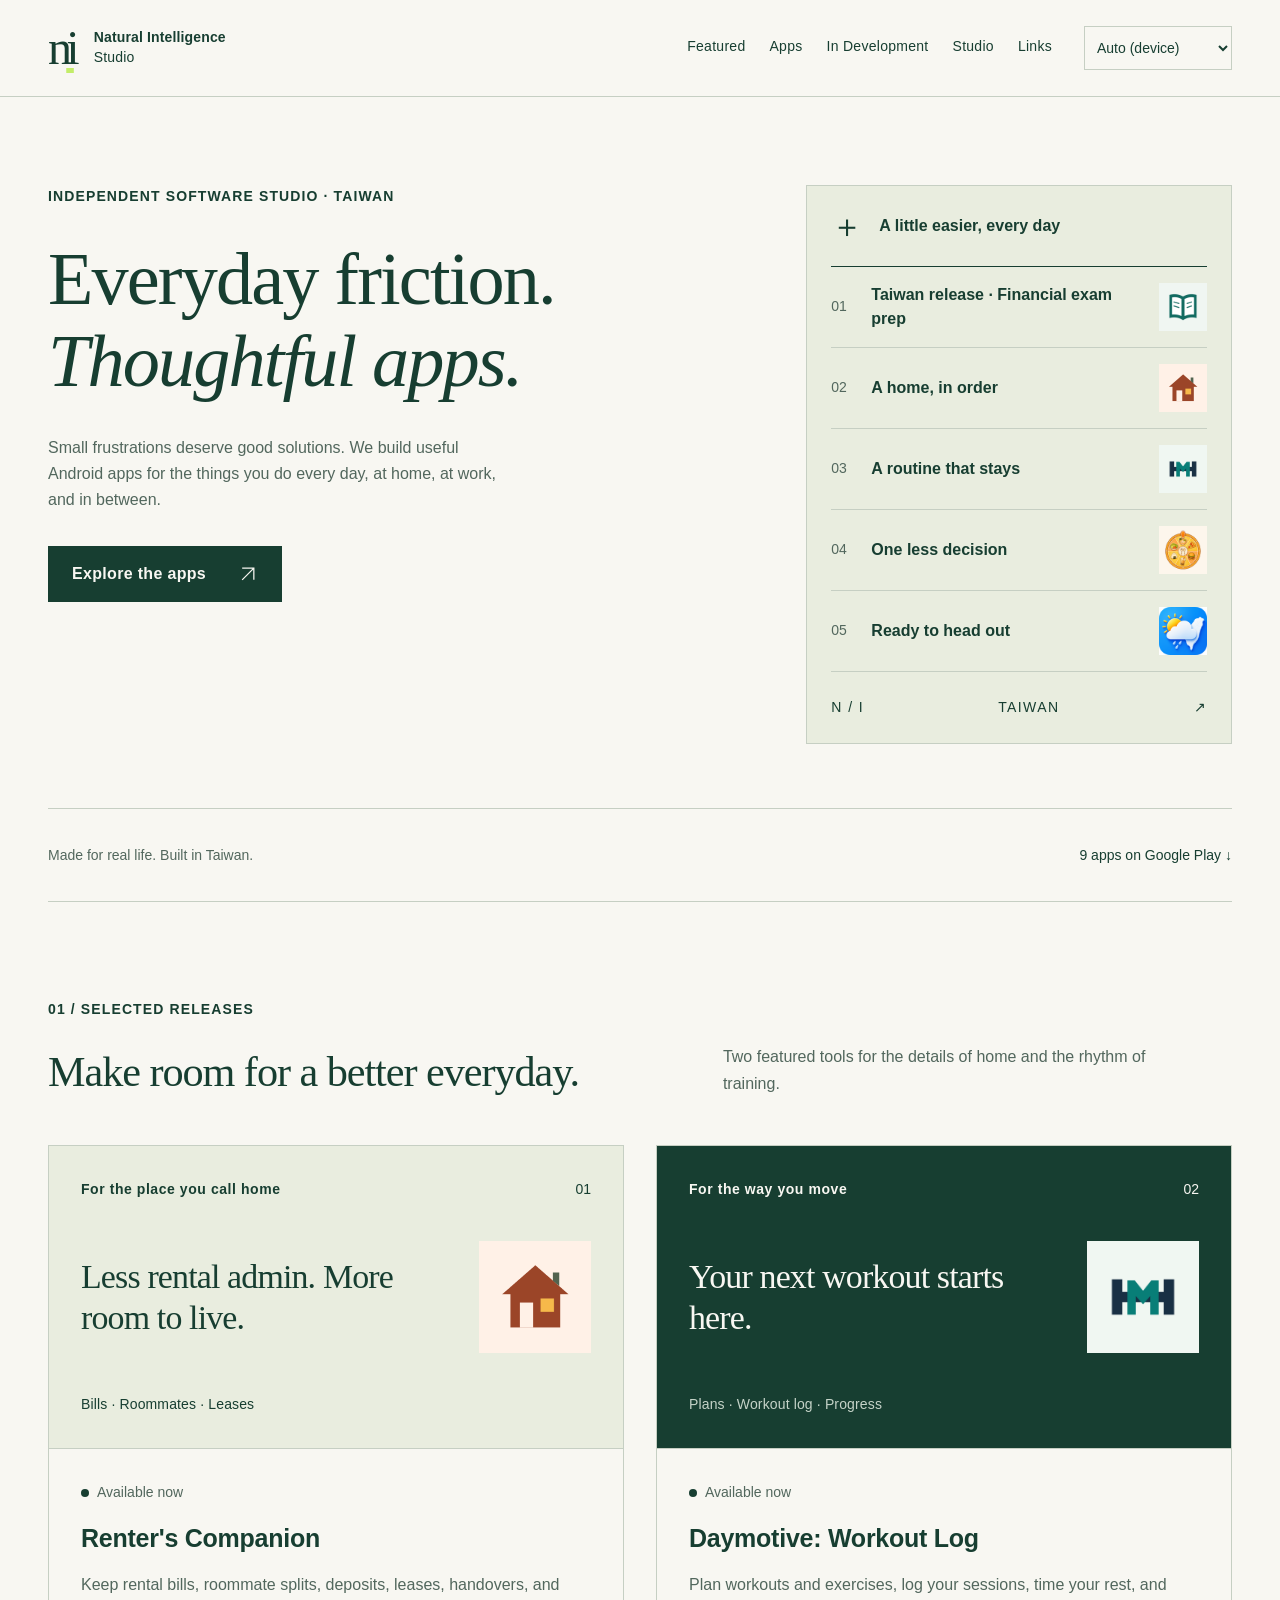
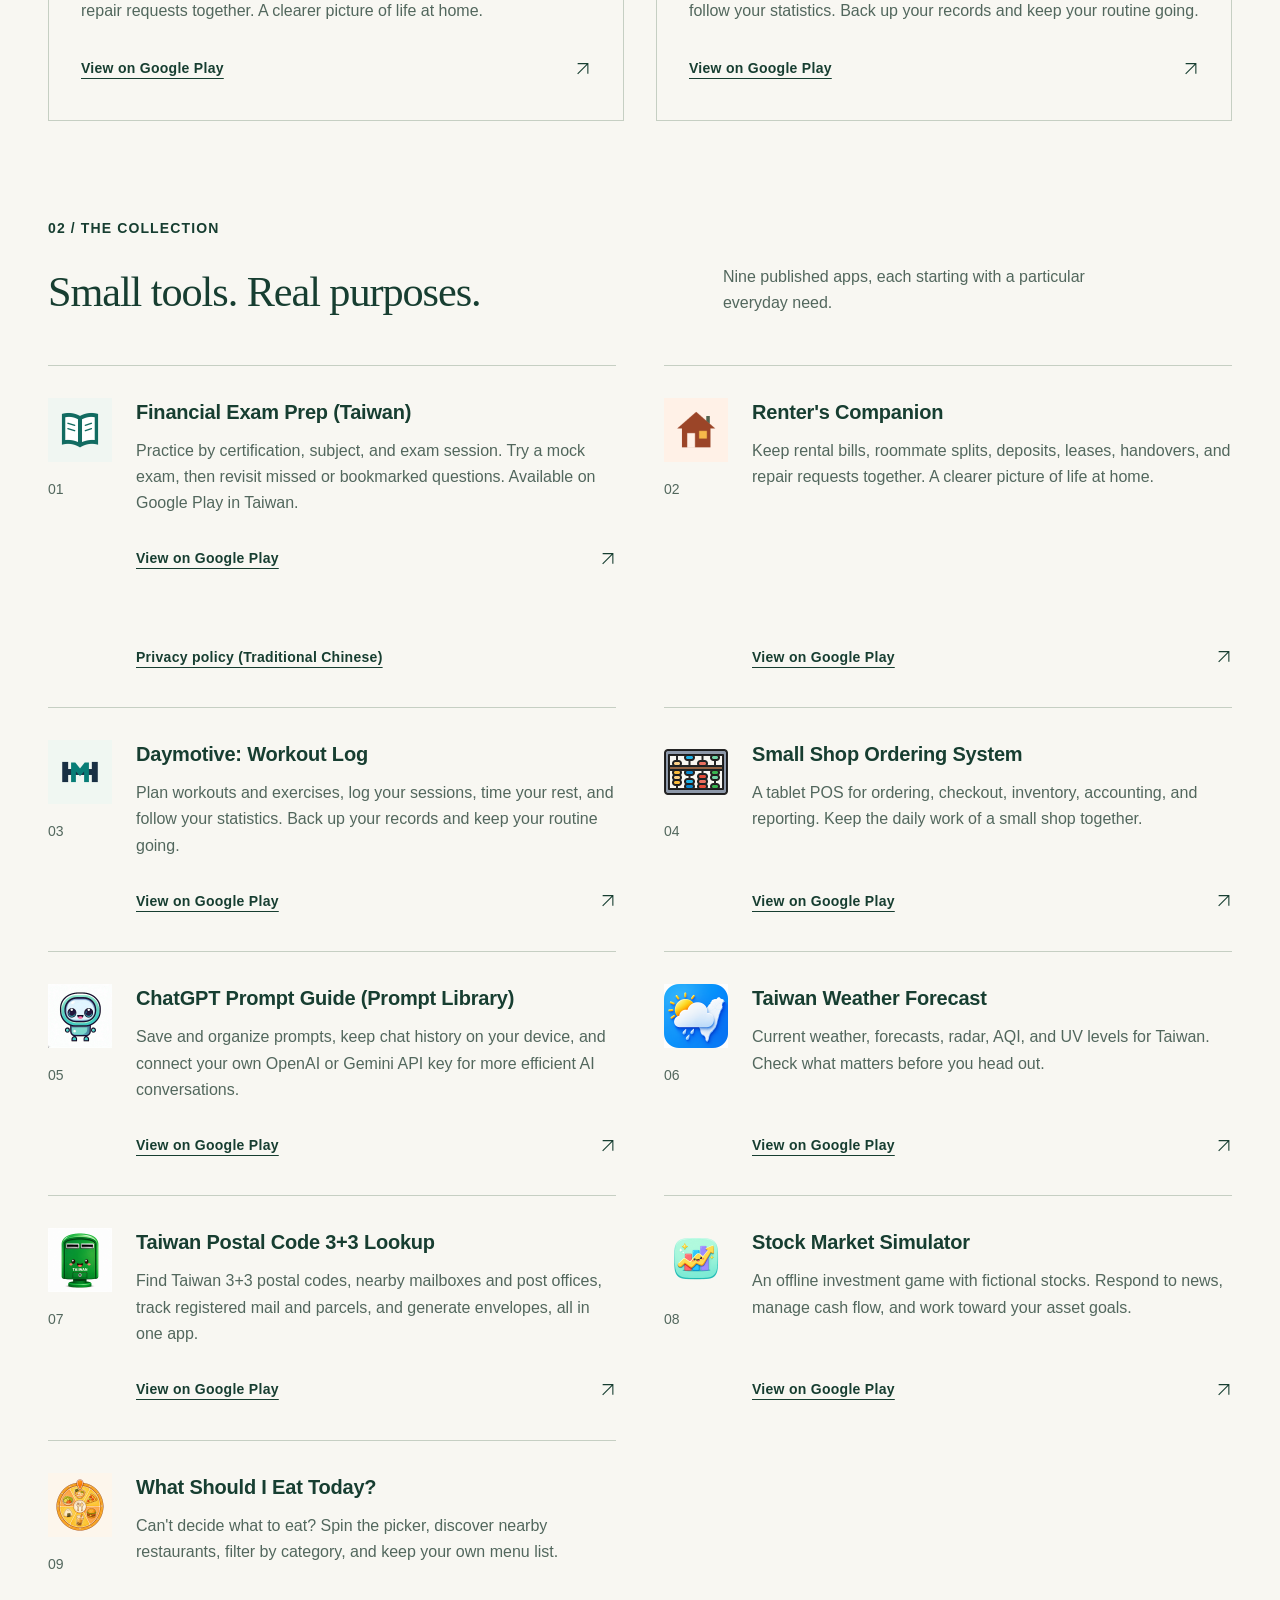
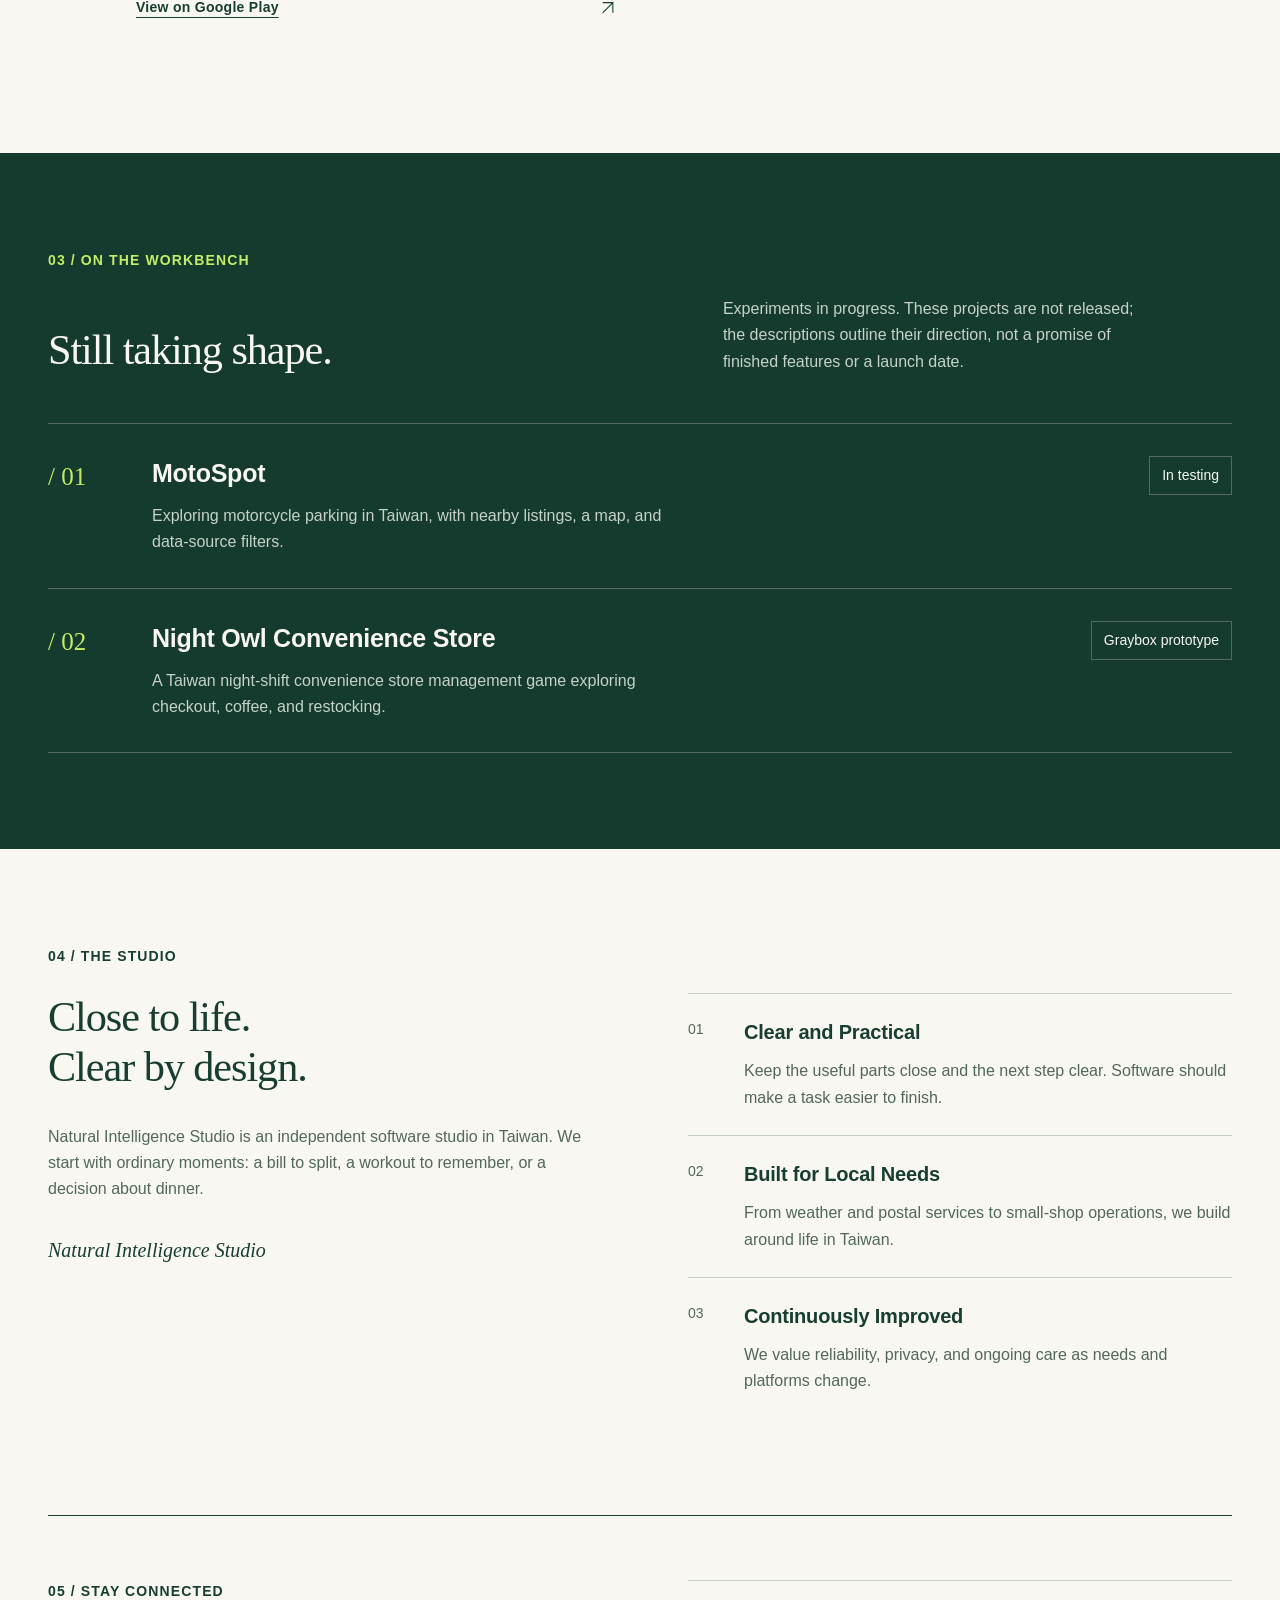
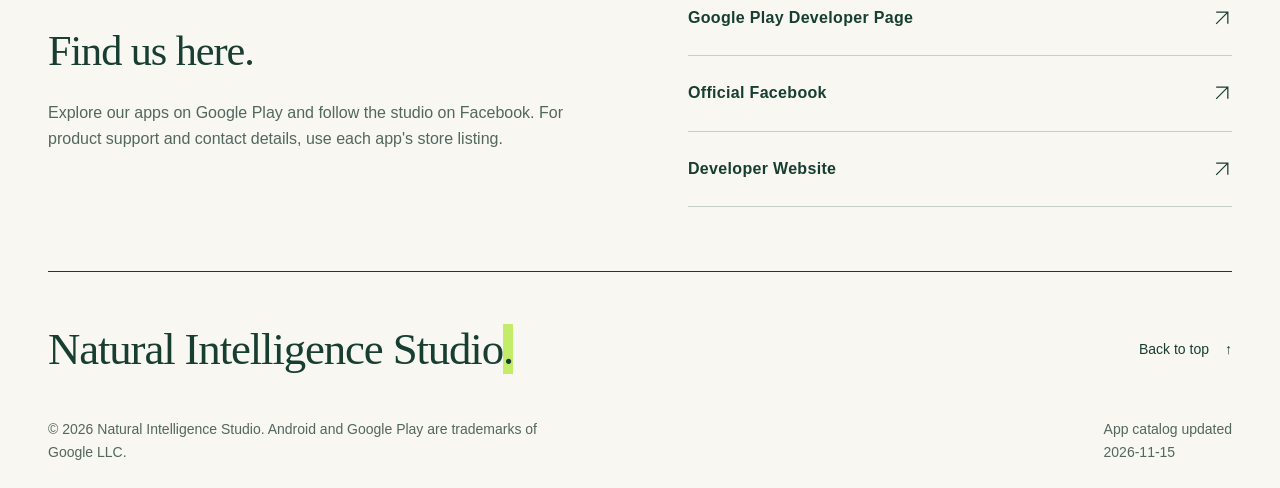
==== commit 5d0d0a55: "Feature Financial Exam Prep in the published app catalog" ====
--- a/index.html
+++ b/index.html
@@ -27,7 +27,7 @@
   ],
   "description": "Useful Android apps from an independent Taiwan studio. Explore Renter’s Companion, Daymotive, and our full collection of everyday tools and games."
 }</script>
-<script src="translations.js?v=20261110" defer></script><script src="script.js?v=20261110" defer></script>
+<script src="translations.js?v=20261115-financial" defer></script><script src="script.js?v=20261110" defer></script>
 </head>
 <body>
 <a data-i18n="skip" class="skip-link" href="#main">Skip to content</a>
@@ -42,18 +42,18 @@
 <h1 id="hero-title"><span data-i18n="hero.title.first" >Everyday friction.</span><span data-i18n="hero.title.second" class="hero-accent">Thoughtful apps.</span></h1>
 <p data-i18n="hero.lead" class="hero-lead">Small frustrations deserve good solutions. We build useful Android apps for the things you do every day, at home, at work, and in between.</p><a class="button" href="#apps"><span data-i18n="hero.viewApps" >Explore the apps</span><svg class="ui-icon" viewBox="0 0 24 24" fill="none" stroke="currentColor" stroke-width="1.5" aria-hidden="true"><path d="M5 19 19 5M5 5h14v14"/></svg></a>
 </div><aside class="daily-index" aria-labelledby="index-title"><div class="index-heading"><span class="index-mark" aria-hidden="true">＋</span><h2 data-i18n="hero.index" id="index-title">A little easier, every day</h2></div>
-<a class="index-row" href="#app-rental"><span class="index-number" aria-hidden="true">01</span><span data-i18n="hero.rental" >A home, in order</span><img class="" src="developer-page-assets/icon-rental.png" width="192" height="192" alt=""  decoding="async" loading="lazy"></a><a class="index-row" href="#app-fitness"><span class="index-number" aria-hidden="true">02</span><span data-i18n="hero.fitness" >A routine that stays</span><img class="" src="developer-page-assets/icon-fitness.png" width="512" height="512" alt=""  decoding="async" loading="lazy"></a><a class="index-row" href="#app-food"><span class="index-number" aria-hidden="true">03</span><span data-i18n="hero.food" >One less decision</span><img class="" src="developer-page-assets/icon-food.png" width="256" height="256" alt=""  decoding="async" loading="lazy"></a><a class="index-row" href="#app-weather"><span class="index-number" aria-hidden="true">04</span><span data-i18n="hero.weather" >Ready to head out</span><img class="" src="developer-page-assets/icon-weather.png" width="256" height="256" alt=""  decoding="async" loading="lazy"></a>
+<a class="index-row" href="#app-financial-certificates"><span class="index-number" aria-hidden="true">01</span><span data-i18n="hero.financial">Taiwan release · Financial exam prep</span><img src="financial-certificates/play-icon-512x512.png" width="512" height="512" alt="" decoding="async" loading="lazy"></a><a class="index-row" href="#app-rental"><span class="index-number" aria-hidden="true">02</span><span data-i18n="hero.rental" >A home, in order</span><img class="" src="developer-page-assets/icon-rental.png" width="192" height="192" alt=""  decoding="async" loading="lazy"></a><a class="index-row" href="#app-fitness"><span class="index-number" aria-hidden="true">03</span><span data-i18n="hero.fitness" >A routine that stays</span><img class="" src="developer-page-assets/icon-fitness.png" width="512" height="512" alt=""  decoding="async" loading="lazy"></a><a class="index-row" href="#app-food"><span class="index-number" aria-hidden="true">04</span><span data-i18n="hero.food" >One less decision</span><img class="" src="developer-page-assets/icon-food.png" width="256" height="256" alt=""  decoding="async" loading="lazy"></a><a class="index-row" href="#app-weather"><span class="index-number" aria-hidden="true">05</span><span data-i18n="hero.weather" >Ready to head out</span><img class="" src="developer-page-assets/icon-weather.png" width="256" height="256" alt=""  decoding="async" loading="lazy"></a>
 <div class="index-footer" aria-hidden="true"><span>N / I</span><span>TAIWAN</span><span>↗</span></div></aside>
-<div class="hero-foot"><p data-i18n="hero.note" >Made for real life. Built in Taiwan.</p><a href="#apps"><span data-i18n="apps.count" >8 apps on Google Play</span><span aria-hidden="true"> ↓</span></a></div></section>
-<section class="section wrap" id="featured" aria-labelledby="featured-title"><div class="section-heading"><p data-i18n="featured.eyebrow" class="eyebrow">01 / Selected releases</p><div class="heading-grid"><h2 data-i18n="featured.title" id="featured-title">Make room for a better everyday.</h2><p data-i18n="featured.intro" >Two new additions, built around the details of home and the rhythm of training.</p></div></div>
+<div class="hero-foot"><p data-i18n="hero.note" >Made for real life. Built in Taiwan.</p><a href="#apps"><span data-i18n="apps.count" >9 apps on Google Play</span><span aria-hidden="true"> ↓</span></a></div></section>
+<section class="section wrap" id="featured" aria-labelledby="featured-title"><div class="section-heading"><p data-i18n="featured.eyebrow" class="eyebrow">01 / Selected releases</p><div class="heading-grid"><h2 data-i18n="featured.title" id="featured-title">Make room for a better everyday.</h2><p data-i18n="featured.intro" >Two featured tools for the details of home and the rhythm of training.</p></div></div>
 <div class="featured-grid"><article class="featured-card featured-rental"><div class="feature-art"><div class="feature-art-top"><p data-i18n="featured.rental.kicker" class="eyebrow">For the place you call home</p><span aria-hidden="true">01</span></div><div class="feature-art-body"><p data-i18n="featured.rental.headline" class="feature-headline">Less rental admin. More room to live.</p><img class="feature-icon" src="developer-page-assets/icon-rental.png" width="192" height="192" alt="Renter's Companion app icon" data-i18n="alt.rental" data-i18n-attr="alt" decoding="async" loading="lazy"></div><p data-i18n="featured.rental.tags" class="feature-tags">Bills · Roommates · Leases</p></div><div class="feature-detail"><p class="release-status"><span class="status-dot" aria-hidden="true"></span><span data-i18n="apps.publishedStatus" >Available now</span></p><h3 data-i18n="apps.rental.title" id="featured-rental-name">Renter's Companion</h3><p data-i18n="apps.rental.description" >Keep rental bills, roommate splits, deposits, leases, handovers, and repair requests together. A clearer picture of life at home.</p><a class="text-link" href="https://play.google.com/store/apps/details?id=life.nistudio.leasehouse" target="_blank" rel="noopener noreferrer" aria-labelledby="featured-rental-name featured-rental-store"><span id="featured-rental-store" data-i18n="apps.playStore">View on Google Play</span><svg class="ui-icon" viewBox="0 0 24 24" fill="none" stroke="currentColor" stroke-width="1.5" aria-hidden="true"><path d="M5 19 19 5M5 5h14v14"/></svg></a></div></article><article class="featured-card featured-fitness"><div class="feature-art"><div class="feature-art-top"><p data-i18n="featured.fitness.kicker" class="eyebrow">For the way you move</p><span aria-hidden="true">02</span></div><div class="feature-art-body"><p data-i18n="featured.fitness.headline" class="feature-headline">Your next workout starts here.</p><img class="feature-icon" src="developer-page-assets/icon-fitness.png" width="512" height="512" alt="Daymotive app icon" data-i18n="alt.fitness" data-i18n-attr="alt" decoding="async" loading="lazy"></div><p data-i18n="featured.fitness.tags" class="feature-tags">Plans · Workout log · Progress</p></div><div class="feature-detail"><p class="release-status"><span class="status-dot" aria-hidden="true"></span><span data-i18n="apps.publishedStatus" >Available now</span></p><h3 data-i18n="apps.fitness.title" id="featured-fitness-name">Daymotive: Workout Log</h3><p data-i18n="apps.fitness.description" >Plan workouts and exercises, log your sessions, time your rest, and follow your statistics. Back up your records and keep your routine going.</p><a class="text-link" href="https://play.google.com/store/apps/details?id=life.muscle.beach" target="_blank" rel="noopener noreferrer" aria-labelledby="featured-fitness-name featured-fitness-store"><span id="featured-fitness-store" data-i18n="apps.playStore">View on Google Play</span><svg class="ui-icon" viewBox="0 0 24 24" fill="none" stroke="currentColor" stroke-width="1.5" aria-hidden="true"><path d="M5 19 19 5M5 5h14v14"/></svg></a></div></article></div></section>
-<section class="section wrap" id="apps" aria-labelledby="apps-title"><div class="section-heading"><p data-i18n="apps.eyebrow" class="eyebrow">02 / The collection</p><div class="heading-grid"><h2 data-i18n="apps.title" id="apps-title">Small tools. Real purposes.</h2><p data-i18n="apps.intro" >All eight published apps, each starting with a particular everyday need.</p></div></div>
-<div class="catalog"><article class="app-row" id="app-rental"><div class="app-identity"><img class="" src="developer-page-assets/icon-rental.png" width="192" height="192" alt=""  decoding="async" loading="lazy"><span class="catalog-number" aria-hidden="true">01</span></div><div class="app-content"><h3 data-i18n="apps.rental.title" id="app-rental-name">Renter's Companion</h3><p data-i18n="apps.rental.description" >Keep rental bills, roommate splits, deposits, leases, handovers, and repair requests together. A clearer picture of life at home.</p><a class="text-link" href="https://play.google.com/store/apps/details?id=life.nistudio.leasehouse" target="_blank" rel="noopener noreferrer" aria-labelledby="app-rental-name app-rental-store"><span id="app-rental-store" data-i18n="apps.playStore">View on Google Play</span><svg class="ui-icon" viewBox="0 0 24 24" fill="none" stroke="currentColor" stroke-width="1.5" aria-hidden="true"><path d="M5 19 19 5M5 5h14v14"/></svg></a></div></article><article class="app-row" id="app-fitness"><div class="app-identity"><img class="" src="developer-page-assets/icon-fitness.png" width="512" height="512" alt=""  decoding="async" loading="lazy"><span class="catalog-number" aria-hidden="true">02</span></div><div class="app-content"><h3 data-i18n="apps.fitness.title" id="app-fitness-name">Daymotive: Workout Log</h3><p data-i18n="apps.fitness.description" >Plan workouts and exercises, log your sessions, time your rest, and follow your statistics. Back up your records and keep your routine going.</p><a class="text-link" href="https://play.google.com/store/apps/details?id=life.muscle.beach" target="_blank" rel="noopener noreferrer" aria-labelledby="app-fitness-name app-fitness-store"><span id="app-fitness-store" data-i18n="apps.playStore">View on Google Play</span><svg class="ui-icon" viewBox="0 0 24 24" fill="none" stroke="currentColor" stroke-width="1.5" aria-hidden="true"><path d="M5 19 19 5M5 5h14v14"/></svg></a></div></article><article class="app-row" id="app-pos"><div class="app-identity"><img class="" src="developer-page-assets/icon-pos.png" width="256" height="256" alt=""  decoding="async" loading="lazy"><span class="catalog-number" aria-hidden="true">03</span></div><div class="app-content"><h3 data-i18n="apps.pos.title" id="app-pos-name">Small Shop Ordering System</h3><p data-i18n="apps.pos.description" >A tablet POS for ordering, checkout, inventory, accounting, and reporting. Keep the daily work of a small shop together.</p><a class="text-link" href="https://play.google.com/store/apps/details?id=gundon.gu.posystem" target="_blank" rel="noopener noreferrer" aria-labelledby="app-pos-name app-pos-store"><span id="app-pos-store" data-i18n="apps.playStore">View on Google Play</span><svg class="ui-icon" viewBox="0 0 24 24" fill="none" stroke="currentColor" stroke-width="1.5" aria-hidden="true"><path d="M5 19 19 5M5 5h14v14"/></svg></a></div></article><article class="app-row" id="app-gpt"><div class="app-identity"><img class="" src="developer-page-assets/icon-gpt.png" width="256" height="256" alt=""  decoding="async" loading="lazy"><span class="catalog-number" aria-hidden="true">04</span></div><div class="app-content"><h3 data-i18n="apps.gpt.title" id="app-gpt-name">ChatGPT Prompt Guide (Prompt Library)</h3><p data-i18n="apps.gpt.description" >Save and organize prompts, keep chat history on your device, and connect your own OpenAI or Gemini API key for more efficient AI conversations.</p><a class="text-link" href="https://play.google.com/store/apps/details?id=com.forlearn.gpt" target="_blank" rel="noopener noreferrer" aria-labelledby="app-gpt-name app-gpt-store"><span id="app-gpt-store" data-i18n="apps.playStore">View on Google Play</span><svg class="ui-icon" viewBox="0 0 24 24" fill="none" stroke="currentColor" stroke-width="1.5" aria-hidden="true"><path d="M5 19 19 5M5 5h14v14"/></svg></a></div></article><article class="app-row" id="app-weather"><div class="app-identity"><img class="" src="developer-page-assets/icon-weather.png" width="256" height="256" alt=""  decoding="async" loading="lazy"><span class="catalog-number" aria-hidden="true">05</span></div><div class="app-content"><h3 data-i18n="apps.weather.title" id="app-weather-name">Taiwan Weather Forecast</h3><p data-i18n="apps.weather.description" >Current weather, forecasts, radar, AQI, and UV levels for Taiwan. Check what matters before you head out.</p><a class="text-link" href="https://play.google.com/store/apps/details?id=com.cwb.monitor" target="_blank" rel="noopener noreferrer" aria-labelledby="app-weather-name app-weather-store"><span id="app-weather-store" data-i18n="apps.playStore">View on Google Play</span><svg class="ui-icon" viewBox="0 0 24 24" fill="none" stroke="currentColor" stroke-width="1.5" aria-hidden="true"><path d="M5 19 19 5M5 5h14v14"/></svg></a></div></article><article class="app-row" id="app-postal"><div class="app-identity"><img class="" src="developer-page-assets/icon-postal.png" width="256" height="256" alt=""  decoding="async" loading="lazy"><span class="catalog-number" aria-hidden="true">06</span></div><div class="app-content"><h3 data-i18n="apps.postal.title" id="app-postal-name">Taiwan Postal Code 3+3 Lookup</h3><p data-i18n="apps.postal.description" >Find Taiwan 3+3 postal codes, nearby mailboxes and post offices, track registered mail and parcels, and generate envelopes, all in one app.</p><a class="text-link" href="https://play.google.com/store/apps/details?id=taiwan.adresscode.monitor" target="_blank" rel="noopener noreferrer" aria-labelledby="app-postal-name app-postal-store"><span id="app-postal-store" data-i18n="apps.playStore">View on Google Play</span><svg class="ui-icon" viewBox="0 0 24 24" fill="none" stroke="currentColor" stroke-width="1.5" aria-hidden="true"><path d="M5 19 19 5M5 5h14v14"/></svg></a></div></article><article class="app-row" id="app-stock"><div class="app-identity"><img class="" src="developer-page-assets/icon-stock.png" width="256" height="256" alt=""  decoding="async" loading="lazy"><span class="catalog-number" aria-hidden="true">07</span></div><div class="app-content"><h3 data-i18n="apps.stock.title" id="app-stock-name">Stock Market Simulator</h3><p data-i18n="apps.stock.description" >An offline investment game with fictional stocks. Respond to news, manage cash flow, and work toward your asset goals.</p><a class="text-link" href="https://play.google.com/store/apps/details?id=stock.investor.simulator" target="_blank" rel="noopener noreferrer" aria-labelledby="app-stock-name app-stock-store"><span id="app-stock-store" data-i18n="apps.playStore">View on Google Play</span><svg class="ui-icon" viewBox="0 0 24 24" fill="none" stroke="currentColor" stroke-width="1.5" aria-hidden="true"><path d="M5 19 19 5M5 5h14v14"/></svg></a></div></article><article class="app-row" id="app-food"><div class="app-identity"><img class="" src="developer-page-assets/icon-food.png" width="256" height="256" alt=""  decoding="async" loading="lazy"><span class="catalog-number" aria-hidden="true">08</span></div><div class="app-content"><h3 data-i18n="apps.food.title" id="app-food-name">What Should I Eat Today?</h3><p data-i18n="apps.food.description" >Can't decide what to eat? Spin the picker, discover nearby restaurants, filter by category, and keep your own menu list.</p><a class="text-link" href="https://play.google.com/store/apps/details?id=com.meowmeow.yumyum" target="_blank" rel="noopener noreferrer" aria-labelledby="app-food-name app-food-store"><span id="app-food-store" data-i18n="apps.playStore">View on Google Play</span><svg class="ui-icon" viewBox="0 0 24 24" fill="none" stroke="currentColor" stroke-width="1.5" aria-hidden="true"><path d="M5 19 19 5M5 5h14v14"/></svg></a></div></article></div></section>
+<section class="section wrap" id="apps" aria-labelledby="apps-title"><div class="section-heading"><p data-i18n="apps.eyebrow" class="eyebrow">02 / The collection</p><div class="heading-grid"><h2 data-i18n="apps.title" id="apps-title">Small tools. Real purposes.</h2><p data-i18n="apps.intro" >Nine published apps, each starting with a particular everyday need.</p></div></div>
+<div class="catalog"><article class="app-row" id="app-financial-certificates"><div class="app-identity"><img src="financial-certificates/play-icon-512x512.png" width="512" height="512" alt="" decoding="async" loading="lazy"><span class="catalog-number" aria-hidden="true">01</span></div><div class="app-content"><h3 data-i18n="apps.financial.title" id="app-financial-certificates-name">Financial Exam Prep (Taiwan)</h3><p data-i18n="apps.financial.description">Practice by certification, subject, and exam session. Try a mock exam, then revisit missed or bookmarked questions. Available on Google Play in Taiwan.</p><a class="text-link" href="https://play.google.com/store/apps/details?id=tw.study.trust&amp;hl=zh_TW&amp;gl=TW" target="_blank" rel="noopener noreferrer" aria-labelledby="app-financial-certificates-name app-financial-certificates-store"><span id="app-financial-certificates-store" data-i18n="apps.playStore">View on Google Play</span><svg class="ui-icon" viewBox="0 0 24 24" fill="none" stroke="currentColor" stroke-width="1.5" aria-hidden="true"><path d="M5 19 19 5M5 5h14v14"/></svg></a><br><a class="text-link" href="financial-certificates/privacy.html"><span data-i18n="apps.financial.privacy">Privacy policy (Traditional Chinese)</span></a></div></article><article class="app-row" id="app-rental"><div class="app-identity"><img class="" src="developer-page-assets/icon-rental.png" width="192" height="192" alt=""  decoding="async" loading="lazy"><span class="catalog-number" aria-hidden="true">02</span></div><div class="app-content"><h3 data-i18n="apps.rental.title" id="app-rental-name">Renter's Companion</h3><p data-i18n="apps.rental.description" >Keep rental bills, roommate splits, deposits, leases, handovers, and repair requests together. A clearer picture of life at home.</p><a class="text-link" href="https://play.google.com/store/apps/details?id=life.nistudio.leasehouse" target="_blank" rel="noopener noreferrer" aria-labelledby="app-rental-name app-rental-store"><span id="app-rental-store" data-i18n="apps.playStore">View on Google Play</span><svg class="ui-icon" viewBox="0 0 24 24" fill="none" stroke="currentColor" stroke-width="1.5" aria-hidden="true"><path d="M5 19 19 5M5 5h14v14"/></svg></a></div></article><article class="app-row" id="app-fitness"><div class="app-identity"><img class="" src="developer-page-assets/icon-fitness.png" width="512" height="512" alt=""  decoding="async" loading="lazy"><span class="catalog-number" aria-hidden="true">03</span></div><div class="app-content"><h3 data-i18n="apps.fitness.title" id="app-fitness-name">Daymotive: Workout Log</h3><p data-i18n="apps.fitness.description" >Plan workouts and exercises, log your sessions, time your rest, and follow your statistics. Back up your records and keep your routine going.</p><a class="text-link" href="https://play.google.com/store/apps/details?id=life.muscle.beach" target="_blank" rel="noopener noreferrer" aria-labelledby="app-fitness-name app-fitness-store"><span id="app-fitness-store" data-i18n="apps.playStore">View on Google Play</span><svg class="ui-icon" viewBox="0 0 24 24" fill="none" stroke="currentColor" stroke-width="1.5" aria-hidden="true"><path d="M5 19 19 5M5 5h14v14"/></svg></a></div></article><article class="app-row" id="app-pos"><div class="app-identity"><img class="" src="developer-page-assets/icon-pos.png" width="256" height="256" alt=""  decoding="async" loading="lazy"><span class="catalog-number" aria-hidden="true">04</span></div><div class="app-content"><h3 data-i18n="apps.pos.title" id="app-pos-name">Small Shop Ordering System</h3><p data-i18n="apps.pos.description" >A tablet POS for ordering, checkout, inventory, accounting, and reporting. Keep the daily work of a small shop together.</p><a class="text-link" href="https://play.google.com/store/apps/details?id=gundon.gu.posystem" target="_blank" rel="noopener noreferrer" aria-labelledby="app-pos-name app-pos-store"><span id="app-pos-store" data-i18n="apps.playStore">View on Google Play</span><svg class="ui-icon" viewBox="0 0 24 24" fill="none" stroke="currentColor" stroke-width="1.5" aria-hidden="true"><path d="M5 19 19 5M5 5h14v14"/></svg></a></div></article><article class="app-row" id="app-gpt"><div class="app-identity"><img class="" src="developer-page-assets/icon-gpt.png" width="256" height="256" alt=""  decoding="async" loading="lazy"><span class="catalog-number" aria-hidden="true">05</span></div><div class="app-content"><h3 data-i18n="apps.gpt.title" id="app-gpt-name">ChatGPT Prompt Guide (Prompt Library)</h3><p data-i18n="apps.gpt.description" >Save and organize prompts, keep chat history on your device, and connect your own OpenAI or Gemini API key for more efficient AI conversations.</p><a class="text-link" href="https://play.google.com/store/apps/details?id=com.forlearn.gpt" target="_blank" rel="noopener noreferrer" aria-labelledby="app-gpt-name app-gpt-store"><span id="app-gpt-store" data-i18n="apps.playStore">View on Google Play</span><svg class="ui-icon" viewBox="0 0 24 24" fill="none" stroke="currentColor" stroke-width="1.5" aria-hidden="true"><path d="M5 19 19 5M5 5h14v14"/></svg></a></div></article><article class="app-row" id="app-weather"><div class="app-identity"><img class="" src="developer-page-assets/icon-weather.png" width="256" height="256" alt=""  decoding="async" loading="lazy"><span class="catalog-number" aria-hidden="true">06</span></div><div class="app-content"><h3 data-i18n="apps.weather.title" id="app-weather-name">Taiwan Weather Forecast</h3><p data-i18n="apps.weather.description" >Current weather, forecasts, radar, AQI, and UV levels for Taiwan. Check what matters before you head out.</p><a class="text-link" href="https://play.google.com/store/apps/details?id=com.cwb.monitor" target="_blank" rel="noopener noreferrer" aria-labelledby="app-weather-name app-weather-store"><span id="app-weather-store" data-i18n="apps.playStore">View on Google Play</span><svg class="ui-icon" viewBox="0 0 24 24" fill="none" stroke="currentColor" stroke-width="1.5" aria-hidden="true"><path d="M5 19 19 5M5 5h14v14"/></svg></a></div></article><article class="app-row" id="app-postal"><div class="app-identity"><img class="" src="developer-page-assets/icon-postal.png" width="256" height="256" alt=""  decoding="async" loading="lazy"><span class="catalog-number" aria-hidden="true">07</span></div><div class="app-content"><h3 data-i18n="apps.postal.title" id="app-postal-name">Taiwan Postal Code 3+3 Lookup</h3><p data-i18n="apps.postal.description" >Find Taiwan 3+3 postal codes, nearby mailboxes and post offices, track registered mail and parcels, and generate envelopes, all in one app.</p><a class="text-link" href="https://play.google.com/store/apps/details?id=taiwan.adresscode.monitor" target="_blank" rel="noopener noreferrer" aria-labelledby="app-postal-name app-postal-store"><span id="app-postal-store" data-i18n="apps.playStore">View on Google Play</span><svg class="ui-icon" viewBox="0 0 24 24" fill="none" stroke="currentColor" stroke-width="1.5" aria-hidden="true"><path d="M5 19 19 5M5 5h14v14"/></svg></a></div></article><article class="app-row" id="app-stock"><div class="app-identity"><img class="" src="developer-page-assets/icon-stock.png" width="256" height="256" alt=""  decoding="async" loading="lazy"><span class="catalog-number" aria-hidden="true">08</span></div><div class="app-content"><h3 data-i18n="apps.stock.title" id="app-stock-name">Stock Market Simulator</h3><p data-i18n="apps.stock.description" >An offline investment game with fictional stocks. Respond to news, manage cash flow, and work toward your asset goals.</p><a class="text-link" href="https://play.google.com/store/apps/details?id=stock.investor.simulator" target="_blank" rel="noopener noreferrer" aria-labelledby="app-stock-name app-stock-store"><span id="app-stock-store" data-i18n="apps.playStore">View on Google Play</span><svg class="ui-icon" viewBox="0 0 24 24" fill="none" stroke="currentColor" stroke-width="1.5" aria-hidden="true"><path d="M5 19 19 5M5 5h14v14"/></svg></a></div></article><article class="app-row" id="app-food"><div class="app-identity"><img class="" src="developer-page-assets/icon-food.png" width="256" height="256" alt=""  decoding="async" loading="lazy"><span class="catalog-number" aria-hidden="true">09</span></div><div class="app-content"><h3 data-i18n="apps.food.title" id="app-food-name">What Should I Eat Today?</h3><p data-i18n="apps.food.description" >Can't decide what to eat? Spin the picker, discover nearby restaurants, filter by category, and keep your own menu list.</p><a class="text-link" href="https://play.google.com/store/apps/details?id=com.meowmeow.yumyum" target="_blank" rel="noopener noreferrer" aria-labelledby="app-food-name app-food-store"><span id="app-food-store" data-i18n="apps.playStore">View on Google Play</span><svg class="ui-icon" viewBox="0 0 24 24" fill="none" stroke="currentColor" stroke-width="1.5" aria-hidden="true"><path d="M5 19 19 5M5 5h14v14"/></svg></a></div></article></div></section>
 <section class="workbench" id="developing" aria-labelledby="developing-title"><div class="wrap section"><div class="section-heading"><p data-i18n="developing.eyebrow" class="eyebrow">03 / On the workbench</p><div class="heading-grid"><h2 data-i18n="developing.title" id="developing-title">Still taking shape.</h2><p data-i18n="developing.intro" >Experiments in progress. These projects are not released; the descriptions outline their direction, not a promise of finished features or a launch date.</p></div></div>
-<div class="development-list"><article class="development-row"><span class="development-number" aria-hidden="true">/ 01</span><div><h3 data-i18n="developing.moto.title" >MotoSpot</h3><p data-i18n="developing.moto.description" >Exploring motorcycle parking in Taiwan, with nearby listings, a map, and data-source filters.</p></div><p data-i18n="developing.moto.status" class="development-status">In testing</p></article><article class="development-row"><span class="development-number" aria-hidden="true">/ 02</span><div><h3 data-i18n="developing.owl.title" >Night Owl Convenience Store</h3><p data-i18n="developing.owl.description" >A Taiwan night-shift convenience store management game exploring checkout, coffee, and restocking.</p></div><p data-i18n="developing.owl.status" class="development-status">Graybox prototype</p></article><article class="development-row"><span class="development-number" aria-hidden="true">/ 03</span><div><h3 data-i18n="developing.exam.title" >Exam Study Companion</h3><p data-i18n="developing.exam.description" >An offline study tool exploring question banks, practice, mock exams, mistakes, and saved questions.</p></div><p data-i18n="developing.exam.status" class="development-status">Personal testing</p></article></div></div></section>
+<div class="development-list"><article class="development-row"><span class="development-number" aria-hidden="true">/ 01</span><div><h3 data-i18n="developing.moto.title" >MotoSpot</h3><p data-i18n="developing.moto.description" >Exploring motorcycle parking in Taiwan, with nearby listings, a map, and data-source filters.</p></div><p data-i18n="developing.moto.status" class="development-status">In testing</p></article><article class="development-row"><span class="development-number" aria-hidden="true">/ 02</span><div><h3 data-i18n="developing.owl.title" >Night Owl Convenience Store</h3><p data-i18n="developing.owl.description" >A Taiwan night-shift convenience store management game exploring checkout, coffee, and restocking.</p></div><p data-i18n="developing.owl.status" class="development-status">Graybox prototype</p></article></div></div></section>
 <section class="section wrap studio" id="studio" aria-labelledby="studio-title"><div><p data-i18n="studio.eyebrow" class="eyebrow">04 / The studio</p><h2 data-i18n="studio.title" id="studio-title">Close to life.
 Clear by design.</h2><p data-i18n="studio.intro" class="studio-intro">Natural Intelligence Studio is an independent software studio in Taiwan. We start with ordinary moments: a bill to split, a workout to remember, or a decision about dinner.</p><span class="studio-signature" aria-hidden="true">Natural Intelligence Studio</span></div><div class="principles"><article><span class="principle-number" aria-hidden="true">01</span><div><h3 data-i18n="studio.clear.title" >Clear and Practical</h3><p data-i18n="studio.clear.description" >Keep the useful parts close and the next step clear. Software should make a task easier to finish.</p></div></article><article><span class="principle-number" aria-hidden="true">02</span><div><h3 data-i18n="studio.local.title" >Built for Local Needs</h3><p data-i18n="studio.local.description" >From weather and postal services to small-shop operations, we build around life in Taiwan.</p></div></article><article><span class="principle-number" aria-hidden="true">03</span><div><h3 data-i18n="studio.updates.title" >Continuously Improved</h3><p data-i18n="studio.updates.description" >We value reliability, privacy, and ongoing care as needs and platforms change.</p></div></article></div></section>
 <section class="contact wrap" id="contact" aria-labelledby="contact-title"><div><p data-i18n="links.eyebrow" class="eyebrow">05 / Stay connected</p><h2 data-i18n="links.title" id="contact-title">Find us here.</h2><p data-i18n="links.intro" >Explore our apps on Google Play and follow the studio on Facebook. For product support and contact details, use each app's store listing.</p></div><div class="official-links"><a href="https://play.google.com/store/apps/developer?id=Natural+Intelligence+Studio" target="_blank" rel="noopener noreferrer"><span data-i18n="links.play" >Google Play Developer Page</span><svg class="ui-icon" viewBox="0 0 24 24" fill="none" stroke="currentColor" stroke-width="1.5" aria-hidden="true"><path d="M5 19 19 5M5 5h14v14"/></svg></a><a href="https://www.facebook.com/profile.php?id=61589645066099" target="_blank" rel="noopener noreferrer"><span data-i18n="links.facebook" >Official Facebook</span><svg class="ui-icon" viewBox="0 0 24 24" fill="none" stroke="currentColor" stroke-width="1.5" aria-hidden="true"><path d="M5 19 19 5M5 5h14v14"/></svg></a><a href="https://g07377.github.io/"><span data-i18n="links.website" >Developer Website</span><svg class="ui-icon" viewBox="0 0 24 24" fill="none" stroke="currentColor" stroke-width="1.5" aria-hidden="true"><path d="M5 19 19 5M5 5h14v14"/></svg></a></div></section>
 </main>
-<footer class="site-footer wrap"><div class="footer-top"><span class="footer-name">Natural Intelligence Studio<span class="footer-dot" aria-hidden="true">.</span></span><a class="back-top" href="#top"><span data-i18n="footer.top" >Back to top</span><span aria-hidden="true"> ↑</span></a></div><div class="footer-bottom"><p>© <span data-year>2026</span> <span data-i18n="footer.trademark" >Natural Intelligence Studio. Android and Google Play are trademarks of Google LLC.</span></p><p class="checked-date"><span data-i18n="footer.checked" >App list checked</span> <time datetime="2026-11-10">2026-11-10</time></p></div></footer>
+<footer class="site-footer wrap"><div class="footer-top"><span class="footer-name">Natural Intelligence Studio<span class="footer-dot" aria-hidden="true">.</span></span><a class="back-top" href="#top"><span data-i18n="footer.top" >Back to top</span><span aria-hidden="true"> ↑</span></a></div><div class="footer-bottom"><p>© <span data-year>2026</span> <span data-i18n="footer.trademark" >Natural Intelligence Studio. Android and Google Play are trademarks of Google LLC.</span></p><p class="checked-date"><span data-i18n="footer.checked" >App catalog updated</span> <time datetime="2026-11-15">2026-11-15</time></p></div></footer>
 </body></html>
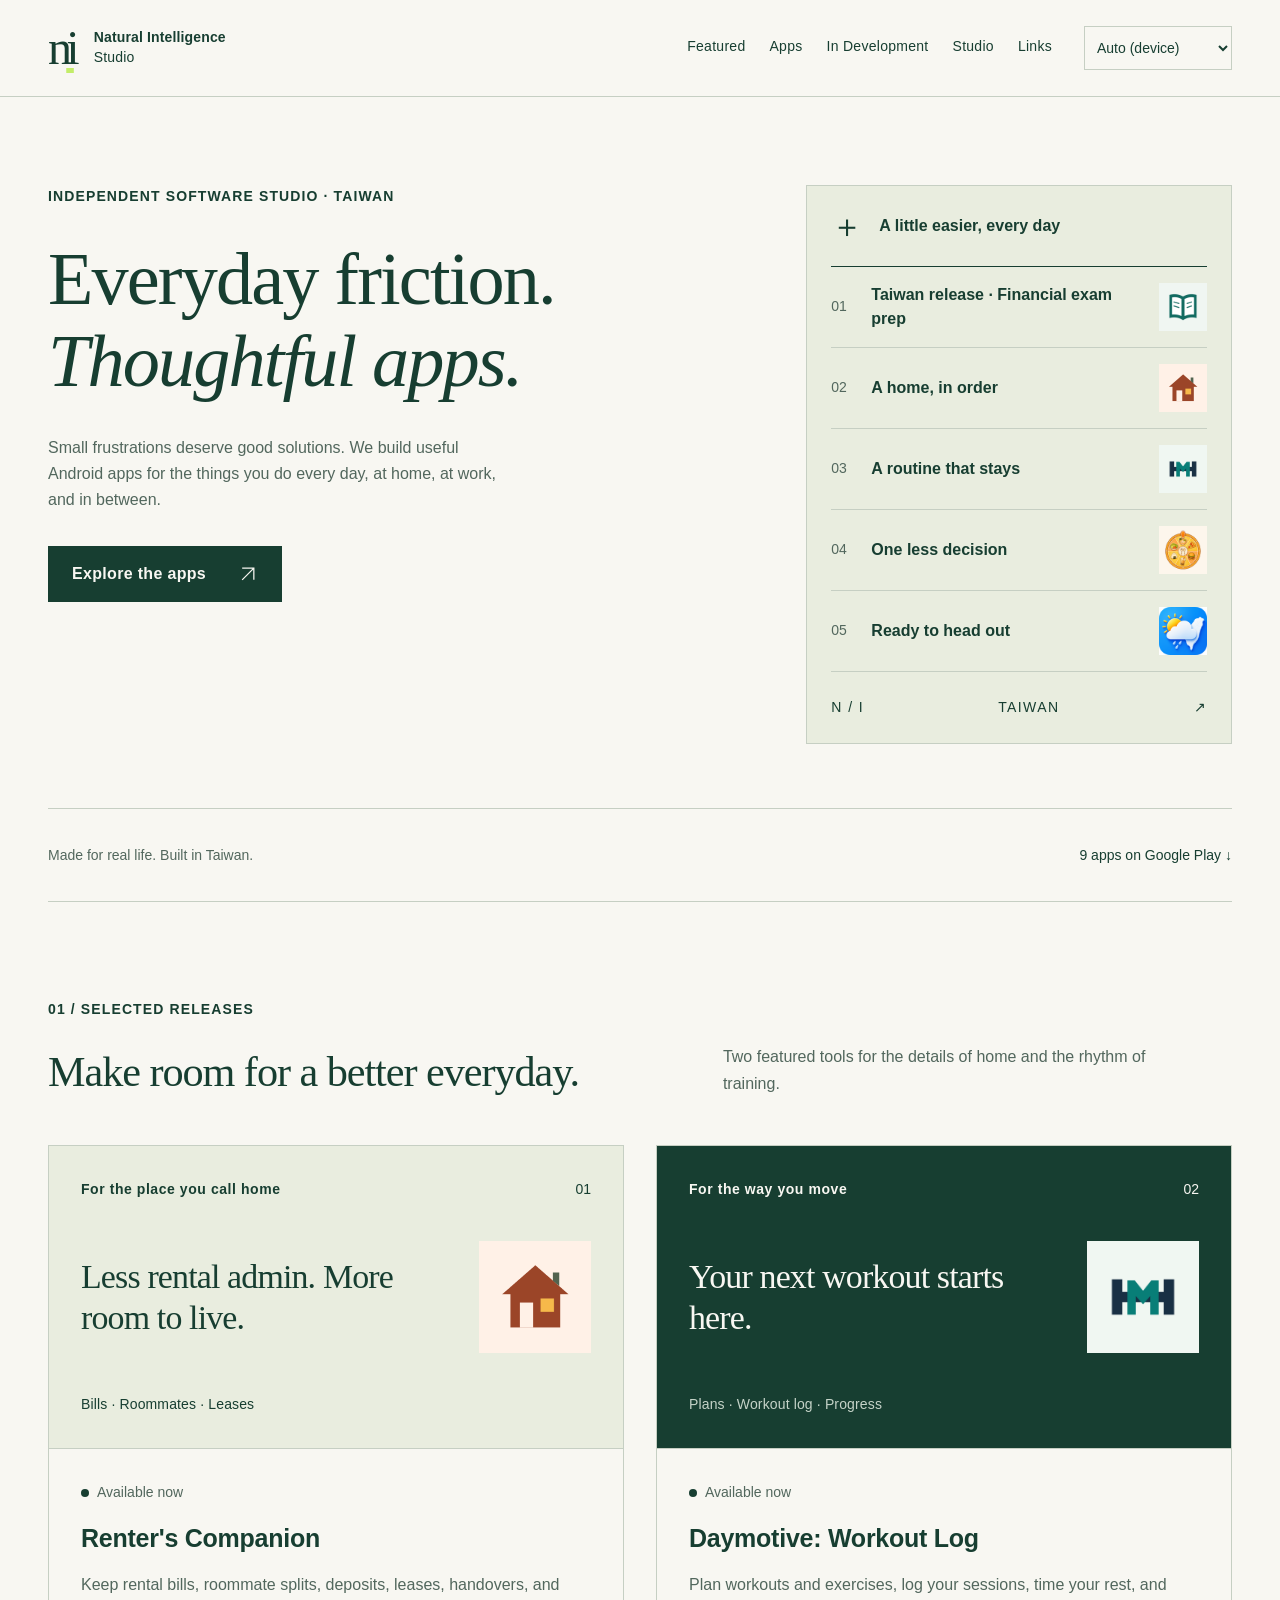
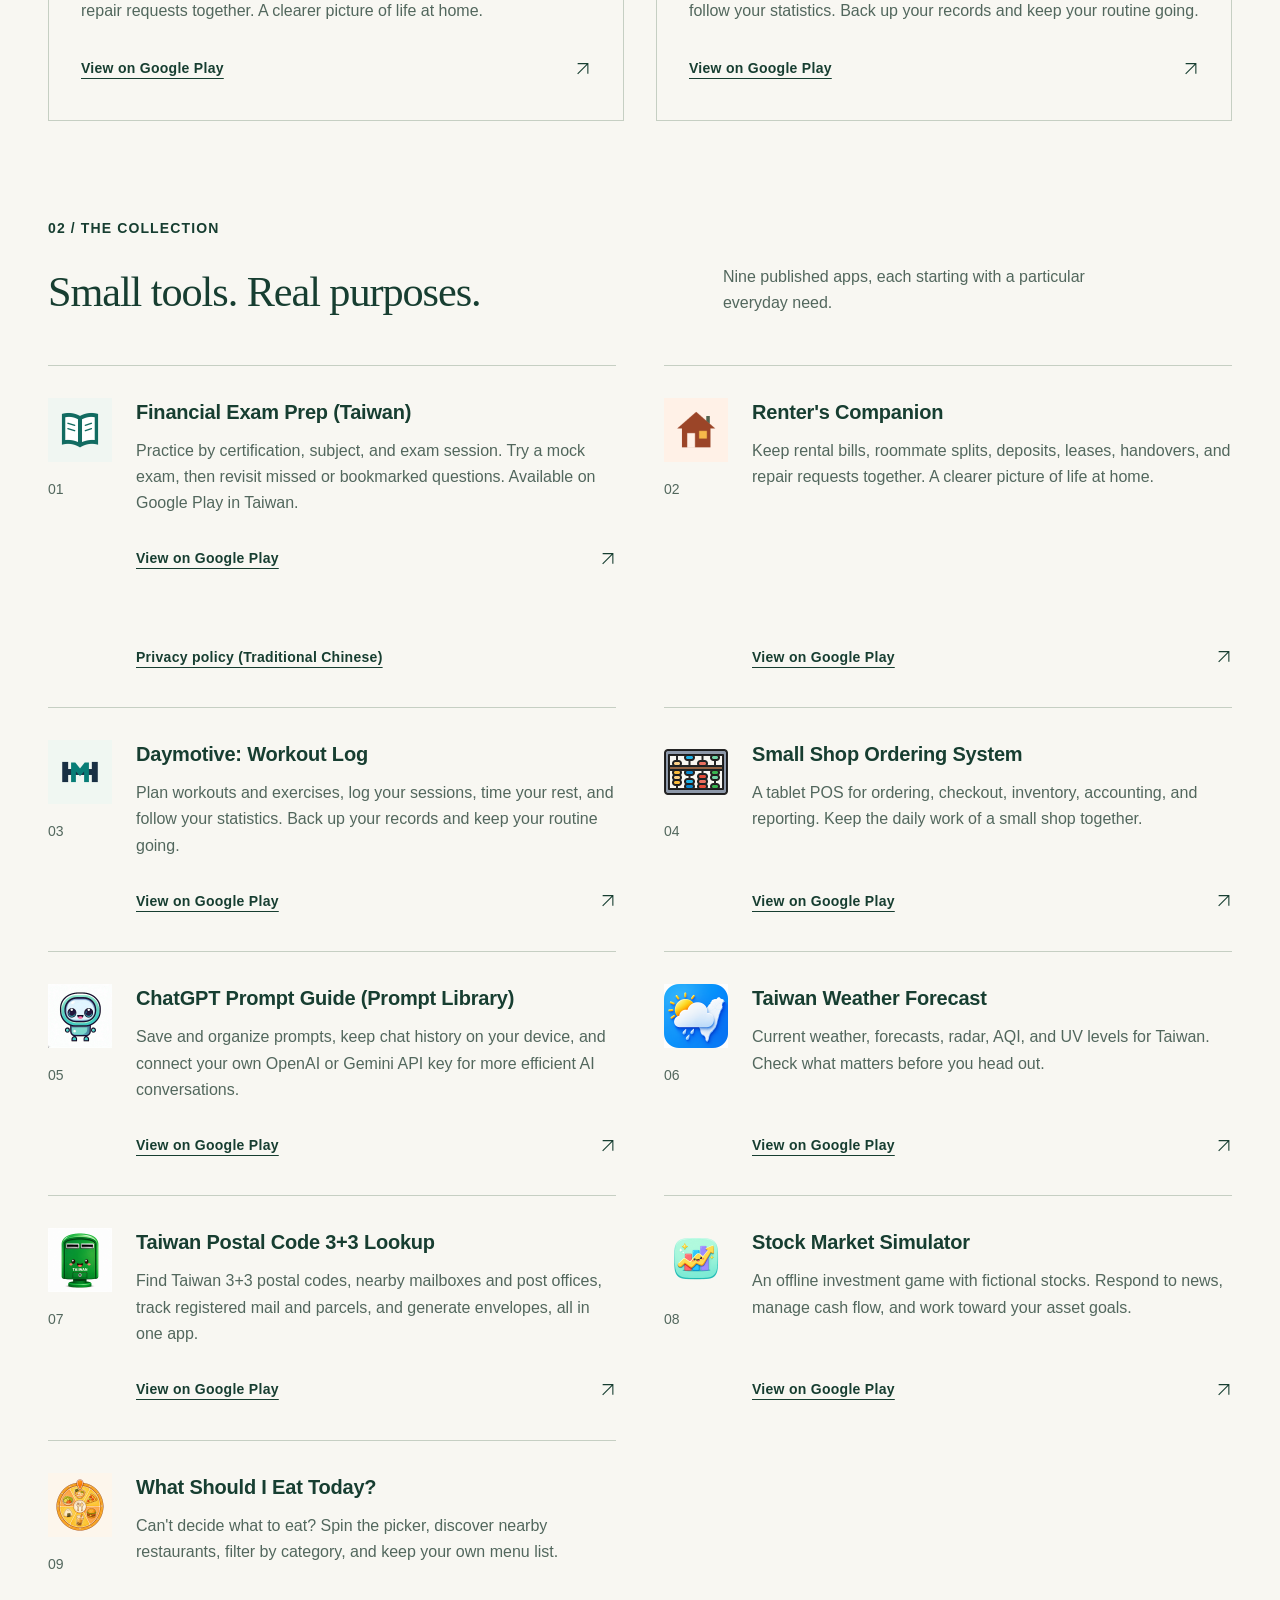
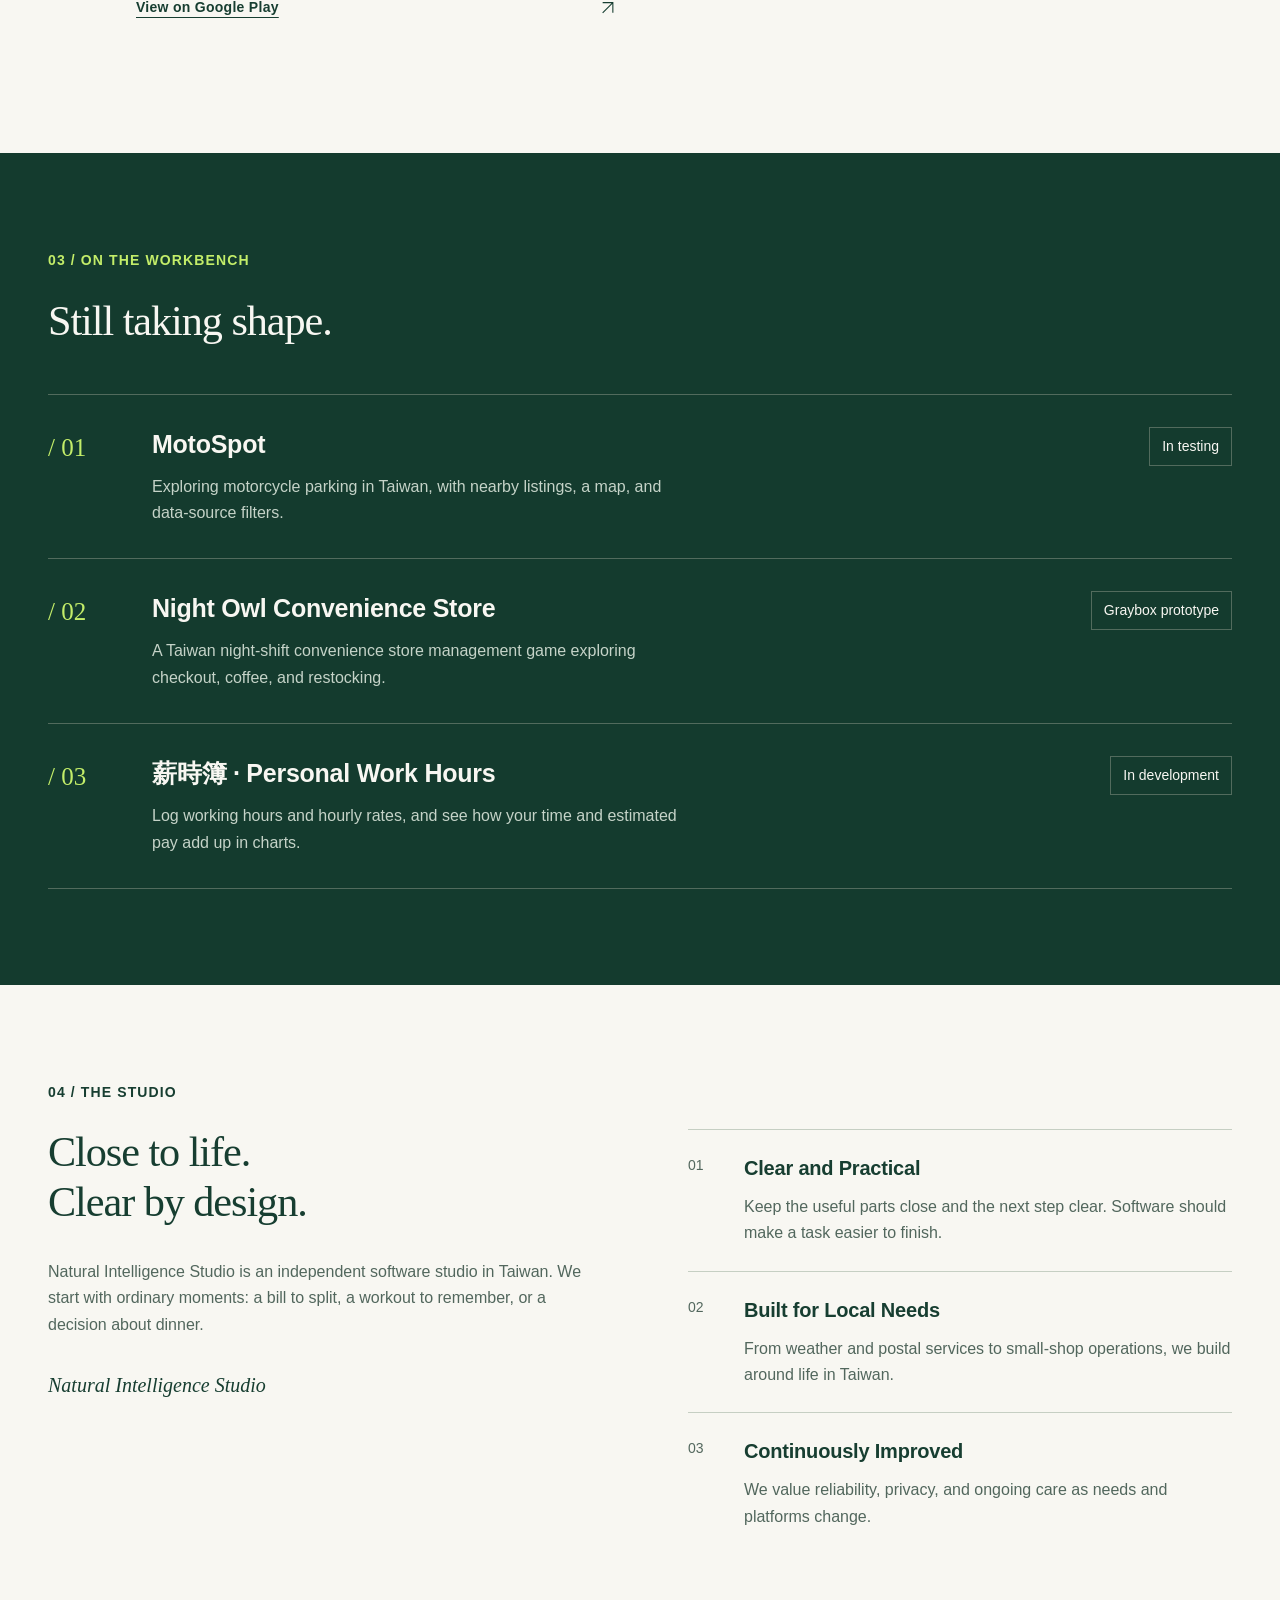
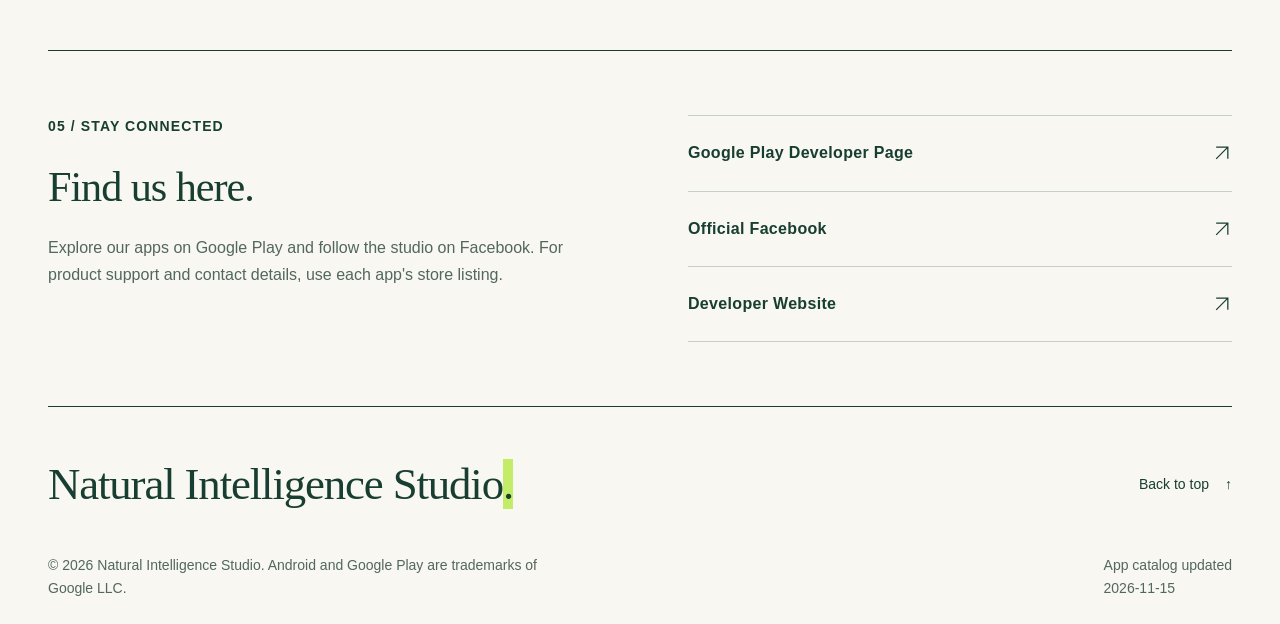
==== commit d6c8104b: "Add 薪時簿 to project workbench and simplify introduction" ====
--- a/index.html
+++ b/index.html
@@ -27,7 +27,7 @@
   ],
   "description": "Useful Android apps from an independent Taiwan studio. Explore Renter’s Companion, Daymotive, and our full collection of everyday tools and games."
 }</script>
-<script src="translations.js?v=20261115-financial" defer></script><script src="script.js?v=20261110" defer></script>
+<script src="translations.js?v=20261115-hourly" defer></script><script src="script.js?v=20261110" defer></script>
 </head>
 <body>
 <a data-i18n="skip" class="skip-link" href="#main">Skip to content</a>
@@ -49,8 +49,8 @@
 <div class="featured-grid"><article class="featured-card featured-rental"><div class="feature-art"><div class="feature-art-top"><p data-i18n="featured.rental.kicker" class="eyebrow">For the place you call home</p><span aria-hidden="true">01</span></div><div class="feature-art-body"><p data-i18n="featured.rental.headline" class="feature-headline">Less rental admin. More room to live.</p><img class="feature-icon" src="developer-page-assets/icon-rental.png" width="192" height="192" alt="Renter's Companion app icon" data-i18n="alt.rental" data-i18n-attr="alt" decoding="async" loading="lazy"></div><p data-i18n="featured.rental.tags" class="feature-tags">Bills · Roommates · Leases</p></div><div class="feature-detail"><p class="release-status"><span class="status-dot" aria-hidden="true"></span><span data-i18n="apps.publishedStatus" >Available now</span></p><h3 data-i18n="apps.rental.title" id="featured-rental-name">Renter's Companion</h3><p data-i18n="apps.rental.description" >Keep rental bills, roommate splits, deposits, leases, handovers, and repair requests together. A clearer picture of life at home.</p><a class="text-link" href="https://play.google.com/store/apps/details?id=life.nistudio.leasehouse" target="_blank" rel="noopener noreferrer" aria-labelledby="featured-rental-name featured-rental-store"><span id="featured-rental-store" data-i18n="apps.playStore">View on Google Play</span><svg class="ui-icon" viewBox="0 0 24 24" fill="none" stroke="currentColor" stroke-width="1.5" aria-hidden="true"><path d="M5 19 19 5M5 5h14v14"/></svg></a></div></article><article class="featured-card featured-fitness"><div class="feature-art"><div class="feature-art-top"><p data-i18n="featured.fitness.kicker" class="eyebrow">For the way you move</p><span aria-hidden="true">02</span></div><div class="feature-art-body"><p data-i18n="featured.fitness.headline" class="feature-headline">Your next workout starts here.</p><img class="feature-icon" src="developer-page-assets/icon-fitness.png" width="512" height="512" alt="Daymotive app icon" data-i18n="alt.fitness" data-i18n-attr="alt" decoding="async" loading="lazy"></div><p data-i18n="featured.fitness.tags" class="feature-tags">Plans · Workout log · Progress</p></div><div class="feature-detail"><p class="release-status"><span class="status-dot" aria-hidden="true"></span><span data-i18n="apps.publishedStatus" >Available now</span></p><h3 data-i18n="apps.fitness.title" id="featured-fitness-name">Daymotive: Workout Log</h3><p data-i18n="apps.fitness.description" >Plan workouts and exercises, log your sessions, time your rest, and follow your statistics. Back up your records and keep your routine going.</p><a class="text-link" href="https://play.google.com/store/apps/details?id=life.muscle.beach" target="_blank" rel="noopener noreferrer" aria-labelledby="featured-fitness-name featured-fitness-store"><span id="featured-fitness-store" data-i18n="apps.playStore">View on Google Play</span><svg class="ui-icon" viewBox="0 0 24 24" fill="none" stroke="currentColor" stroke-width="1.5" aria-hidden="true"><path d="M5 19 19 5M5 5h14v14"/></svg></a></div></article></div></section>
 <section class="section wrap" id="apps" aria-labelledby="apps-title"><div class="section-heading"><p data-i18n="apps.eyebrow" class="eyebrow">02 / The collection</p><div class="heading-grid"><h2 data-i18n="apps.title" id="apps-title">Small tools. Real purposes.</h2><p data-i18n="apps.intro" >Nine published apps, each starting with a particular everyday need.</p></div></div>
 <div class="catalog"><article class="app-row" id="app-financial-certificates"><div class="app-identity"><img src="financial-certificates/play-icon-512x512.png" width="512" height="512" alt="" decoding="async" loading="lazy"><span class="catalog-number" aria-hidden="true">01</span></div><div class="app-content"><h3 data-i18n="apps.financial.title" id="app-financial-certificates-name">Financial Exam Prep (Taiwan)</h3><p data-i18n="apps.financial.description">Practice by certification, subject, and exam session. Try a mock exam, then revisit missed or bookmarked questions. Available on Google Play in Taiwan.</p><a class="text-link" href="https://play.google.com/store/apps/details?id=tw.study.trust&amp;hl=zh_TW&amp;gl=TW" target="_blank" rel="noopener noreferrer" aria-labelledby="app-financial-certificates-name app-financial-certificates-store"><span id="app-financial-certificates-store" data-i18n="apps.playStore">View on Google Play</span><svg class="ui-icon" viewBox="0 0 24 24" fill="none" stroke="currentColor" stroke-width="1.5" aria-hidden="true"><path d="M5 19 19 5M5 5h14v14"/></svg></a><br><a class="text-link" href="financial-certificates/privacy.html"><span data-i18n="apps.financial.privacy">Privacy policy (Traditional Chinese)</span></a></div></article><article class="app-row" id="app-rental"><div class="app-identity"><img class="" src="developer-page-assets/icon-rental.png" width="192" height="192" alt=""  decoding="async" loading="lazy"><span class="catalog-number" aria-hidden="true">02</span></div><div class="app-content"><h3 data-i18n="apps.rental.title" id="app-rental-name">Renter's Companion</h3><p data-i18n="apps.rental.description" >Keep rental bills, roommate splits, deposits, leases, handovers, and repair requests together. A clearer picture of life at home.</p><a class="text-link" href="https://play.google.com/store/apps/details?id=life.nistudio.leasehouse" target="_blank" rel="noopener noreferrer" aria-labelledby="app-rental-name app-rental-store"><span id="app-rental-store" data-i18n="apps.playStore">View on Google Play</span><svg class="ui-icon" viewBox="0 0 24 24" fill="none" stroke="currentColor" stroke-width="1.5" aria-hidden="true"><path d="M5 19 19 5M5 5h14v14"/></svg></a></div></article><article class="app-row" id="app-fitness"><div class="app-identity"><img class="" src="developer-page-assets/icon-fitness.png" width="512" height="512" alt=""  decoding="async" loading="lazy"><span class="catalog-number" aria-hidden="true">03</span></div><div class="app-content"><h3 data-i18n="apps.fitness.title" id="app-fitness-name">Daymotive: Workout Log</h3><p data-i18n="apps.fitness.description" >Plan workouts and exercises, log your sessions, time your rest, and follow your statistics. Back up your records and keep your routine going.</p><a class="text-link" href="https://play.google.com/store/apps/details?id=life.muscle.beach" target="_blank" rel="noopener noreferrer" aria-labelledby="app-fitness-name app-fitness-store"><span id="app-fitness-store" data-i18n="apps.playStore">View on Google Play</span><svg class="ui-icon" viewBox="0 0 24 24" fill="none" stroke="currentColor" stroke-width="1.5" aria-hidden="true"><path d="M5 19 19 5M5 5h14v14"/></svg></a></div></article><article class="app-row" id="app-pos"><div class="app-identity"><img class="" src="developer-page-assets/icon-pos.png" width="256" height="256" alt=""  decoding="async" loading="lazy"><span class="catalog-number" aria-hidden="true">04</span></div><div class="app-content"><h3 data-i18n="apps.pos.title" id="app-pos-name">Small Shop Ordering System</h3><p data-i18n="apps.pos.description" >A tablet POS for ordering, checkout, inventory, accounting, and reporting. Keep the daily work of a small shop together.</p><a class="text-link" href="https://play.google.com/store/apps/details?id=gundon.gu.posystem" target="_blank" rel="noopener noreferrer" aria-labelledby="app-pos-name app-pos-store"><span id="app-pos-store" data-i18n="apps.playStore">View on Google Play</span><svg class="ui-icon" viewBox="0 0 24 24" fill="none" stroke="currentColor" stroke-width="1.5" aria-hidden="true"><path d="M5 19 19 5M5 5h14v14"/></svg></a></div></article><article class="app-row" id="app-gpt"><div class="app-identity"><img class="" src="developer-page-assets/icon-gpt.png" width="256" height="256" alt=""  decoding="async" loading="lazy"><span class="catalog-number" aria-hidden="true">05</span></div><div class="app-content"><h3 data-i18n="apps.gpt.title" id="app-gpt-name">ChatGPT Prompt Guide (Prompt Library)</h3><p data-i18n="apps.gpt.description" >Save and organize prompts, keep chat history on your device, and connect your own OpenAI or Gemini API key for more efficient AI conversations.</p><a class="text-link" href="https://play.google.com/store/apps/details?id=com.forlearn.gpt" target="_blank" rel="noopener noreferrer" aria-labelledby="app-gpt-name app-gpt-store"><span id="app-gpt-store" data-i18n="apps.playStore">View on Google Play</span><svg class="ui-icon" viewBox="0 0 24 24" fill="none" stroke="currentColor" stroke-width="1.5" aria-hidden="true"><path d="M5 19 19 5M5 5h14v14"/></svg></a></div></article><article class="app-row" id="app-weather"><div class="app-identity"><img class="" src="developer-page-assets/icon-weather.png" width="256" height="256" alt=""  decoding="async" loading="lazy"><span class="catalog-number" aria-hidden="true">06</span></div><div class="app-content"><h3 data-i18n="apps.weather.title" id="app-weather-name">Taiwan Weather Forecast</h3><p data-i18n="apps.weather.description" >Current weather, forecasts, radar, AQI, and UV levels for Taiwan. Check what matters before you head out.</p><a class="text-link" href="https://play.google.com/store/apps/details?id=com.cwb.monitor" target="_blank" rel="noopener noreferrer" aria-labelledby="app-weather-name app-weather-store"><span id="app-weather-store" data-i18n="apps.playStore">View on Google Play</span><svg class="ui-icon" viewBox="0 0 24 24" fill="none" stroke="currentColor" stroke-width="1.5" aria-hidden="true"><path d="M5 19 19 5M5 5h14v14"/></svg></a></div></article><article class="app-row" id="app-postal"><div class="app-identity"><img class="" src="developer-page-assets/icon-postal.png" width="256" height="256" alt=""  decoding="async" loading="lazy"><span class="catalog-number" aria-hidden="true">07</span></div><div class="app-content"><h3 data-i18n="apps.postal.title" id="app-postal-name">Taiwan Postal Code 3+3 Lookup</h3><p data-i18n="apps.postal.description" >Find Taiwan 3+3 postal codes, nearby mailboxes and post offices, track registered mail and parcels, and generate envelopes, all in one app.</p><a class="text-link" href="https://play.google.com/store/apps/details?id=taiwan.adresscode.monitor" target="_blank" rel="noopener noreferrer" aria-labelledby="app-postal-name app-postal-store"><span id="app-postal-store" data-i18n="apps.playStore">View on Google Play</span><svg class="ui-icon" viewBox="0 0 24 24" fill="none" stroke="currentColor" stroke-width="1.5" aria-hidden="true"><path d="M5 19 19 5M5 5h14v14"/></svg></a></div></article><article class="app-row" id="app-stock"><div class="app-identity"><img class="" src="developer-page-assets/icon-stock.png" width="256" height="256" alt=""  decoding="async" loading="lazy"><span class="catalog-number" aria-hidden="true">08</span></div><div class="app-content"><h3 data-i18n="apps.stock.title" id="app-stock-name">Stock Market Simulator</h3><p data-i18n="apps.stock.description" >An offline investment game with fictional stocks. Respond to news, manage cash flow, and work toward your asset goals.</p><a class="text-link" href="https://play.google.com/store/apps/details?id=stock.investor.simulator" target="_blank" rel="noopener noreferrer" aria-labelledby="app-stock-name app-stock-store"><span id="app-stock-store" data-i18n="apps.playStore">View on Google Play</span><svg class="ui-icon" viewBox="0 0 24 24" fill="none" stroke="currentColor" stroke-width="1.5" aria-hidden="true"><path d="M5 19 19 5M5 5h14v14"/></svg></a></div></article><article class="app-row" id="app-food"><div class="app-identity"><img class="" src="developer-page-assets/icon-food.png" width="256" height="256" alt=""  decoding="async" loading="lazy"><span class="catalog-number" aria-hidden="true">09</span></div><div class="app-content"><h3 data-i18n="apps.food.title" id="app-food-name">What Should I Eat Today?</h3><p data-i18n="apps.food.description" >Can't decide what to eat? Spin the picker, discover nearby restaurants, filter by category, and keep your own menu list.</p><a class="text-link" href="https://play.google.com/store/apps/details?id=com.meowmeow.yumyum" target="_blank" rel="noopener noreferrer" aria-labelledby="app-food-name app-food-store"><span id="app-food-store" data-i18n="apps.playStore">View on Google Play</span><svg class="ui-icon" viewBox="0 0 24 24" fill="none" stroke="currentColor" stroke-width="1.5" aria-hidden="true"><path d="M5 19 19 5M5 5h14v14"/></svg></a></div></article></div></section>
-<section class="workbench" id="developing" aria-labelledby="developing-title"><div class="wrap section"><div class="section-heading"><p data-i18n="developing.eyebrow" class="eyebrow">03 / On the workbench</p><div class="heading-grid"><h2 data-i18n="developing.title" id="developing-title">Still taking shape.</h2><p data-i18n="developing.intro" >Experiments in progress. These projects are not released; the descriptions outline their direction, not a promise of finished features or a launch date.</p></div></div>
-<div class="development-list"><article class="development-row"><span class="development-number" aria-hidden="true">/ 01</span><div><h3 data-i18n="developing.moto.title" >MotoSpot</h3><p data-i18n="developing.moto.description" >Exploring motorcycle parking in Taiwan, with nearby listings, a map, and data-source filters.</p></div><p data-i18n="developing.moto.status" class="development-status">In testing</p></article><article class="development-row"><span class="development-number" aria-hidden="true">/ 02</span><div><h3 data-i18n="developing.owl.title" >Night Owl Convenience Store</h3><p data-i18n="developing.owl.description" >A Taiwan night-shift convenience store management game exploring checkout, coffee, and restocking.</p></div><p data-i18n="developing.owl.status" class="development-status">Graybox prototype</p></article></div></div></section>
+<section class="workbench" id="developing" aria-labelledby="developing-title"><div class="wrap section"><div class="section-heading"><p data-i18n="developing.eyebrow" class="eyebrow">03 / On the workbench</p><div class="heading-grid"><h2 data-i18n="developing.title" id="developing-title">Still taking shape.</h2></div></div>
+<div class="development-list"><article class="development-row"><span class="development-number" aria-hidden="true">/ 01</span><div><h3 data-i18n="developing.moto.title" >MotoSpot</h3><p data-i18n="developing.moto.description" >Exploring motorcycle parking in Taiwan, with nearby listings, a map, and data-source filters.</p></div><p data-i18n="developing.moto.status" class="development-status">In testing</p></article><article class="development-row"><span class="development-number" aria-hidden="true">/ 02</span><div><h3 data-i18n="developing.owl.title" >Night Owl Convenience Store</h3><p data-i18n="developing.owl.description" >A Taiwan night-shift convenience store management game exploring checkout, coffee, and restocking.</p></div><p data-i18n="developing.owl.status" class="development-status">Graybox prototype</p></article><article class="development-row"><span class="development-number" aria-hidden="true">/ 03</span><div><h3 data-i18n="developing.hourly.title">薪時簿 · Personal Work Hours</h3><p data-i18n="developing.hourly.description">Log working hours and hourly rates, and see how your time and estimated pay add up in charts.</p></div><p data-i18n="developing.hourly.status" class="development-status">In development</p></article></div></div></section>
 <section class="section wrap studio" id="studio" aria-labelledby="studio-title"><div><p data-i18n="studio.eyebrow" class="eyebrow">04 / The studio</p><h2 data-i18n="studio.title" id="studio-title">Close to life.
 Clear by design.</h2><p data-i18n="studio.intro" class="studio-intro">Natural Intelligence Studio is an independent software studio in Taiwan. We start with ordinary moments: a bill to split, a workout to remember, or a decision about dinner.</p><span class="studio-signature" aria-hidden="true">Natural Intelligence Studio</span></div><div class="principles"><article><span class="principle-number" aria-hidden="true">01</span><div><h3 data-i18n="studio.clear.title" >Clear and Practical</h3><p data-i18n="studio.clear.description" >Keep the useful parts close and the next step clear. Software should make a task easier to finish.</p></div></article><article><span class="principle-number" aria-hidden="true">02</span><div><h3 data-i18n="studio.local.title" >Built for Local Needs</h3><p data-i18n="studio.local.description" >From weather and postal services to small-shop operations, we build around life in Taiwan.</p></div></article><article><span class="principle-number" aria-hidden="true">03</span><div><h3 data-i18n="studio.updates.title" >Continuously Improved</h3><p data-i18n="studio.updates.description" >We value reliability, privacy, and ongoing care as needs and platforms change.</p></div></article></div></section>
 <section class="contact wrap" id="contact" aria-labelledby="contact-title"><div><p data-i18n="links.eyebrow" class="eyebrow">05 / Stay connected</p><h2 data-i18n="links.title" id="contact-title">Find us here.</h2><p data-i18n="links.intro" >Explore our apps on Google Play and follow the studio on Facebook. For product support and contact details, use each app's store listing.</p></div><div class="official-links"><a href="https://play.google.com/store/apps/developer?id=Natural+Intelligence+Studio" target="_blank" rel="noopener noreferrer"><span data-i18n="links.play" >Google Play Developer Page</span><svg class="ui-icon" viewBox="0 0 24 24" fill="none" stroke="currentColor" stroke-width="1.5" aria-hidden="true"><path d="M5 19 19 5M5 5h14v14"/></svg></a><a href="https://www.facebook.com/profile.php?id=61589645066099" target="_blank" rel="noopener noreferrer"><span data-i18n="links.facebook" >Official Facebook</span><svg class="ui-icon" viewBox="0 0 24 24" fill="none" stroke="currentColor" stroke-width="1.5" aria-hidden="true"><path d="M5 19 19 5M5 5h14v14"/></svg></a><a href="https://g07377.github.io/"><span data-i18n="links.website" >Developer Website</span><svg class="ui-icon" viewBox="0 0 24 24" fill="none" stroke="currentColor" stroke-width="1.5" aria-hidden="true"><path d="M5 19 19 5M5 5h14v14"/></svg></a></div></section>
